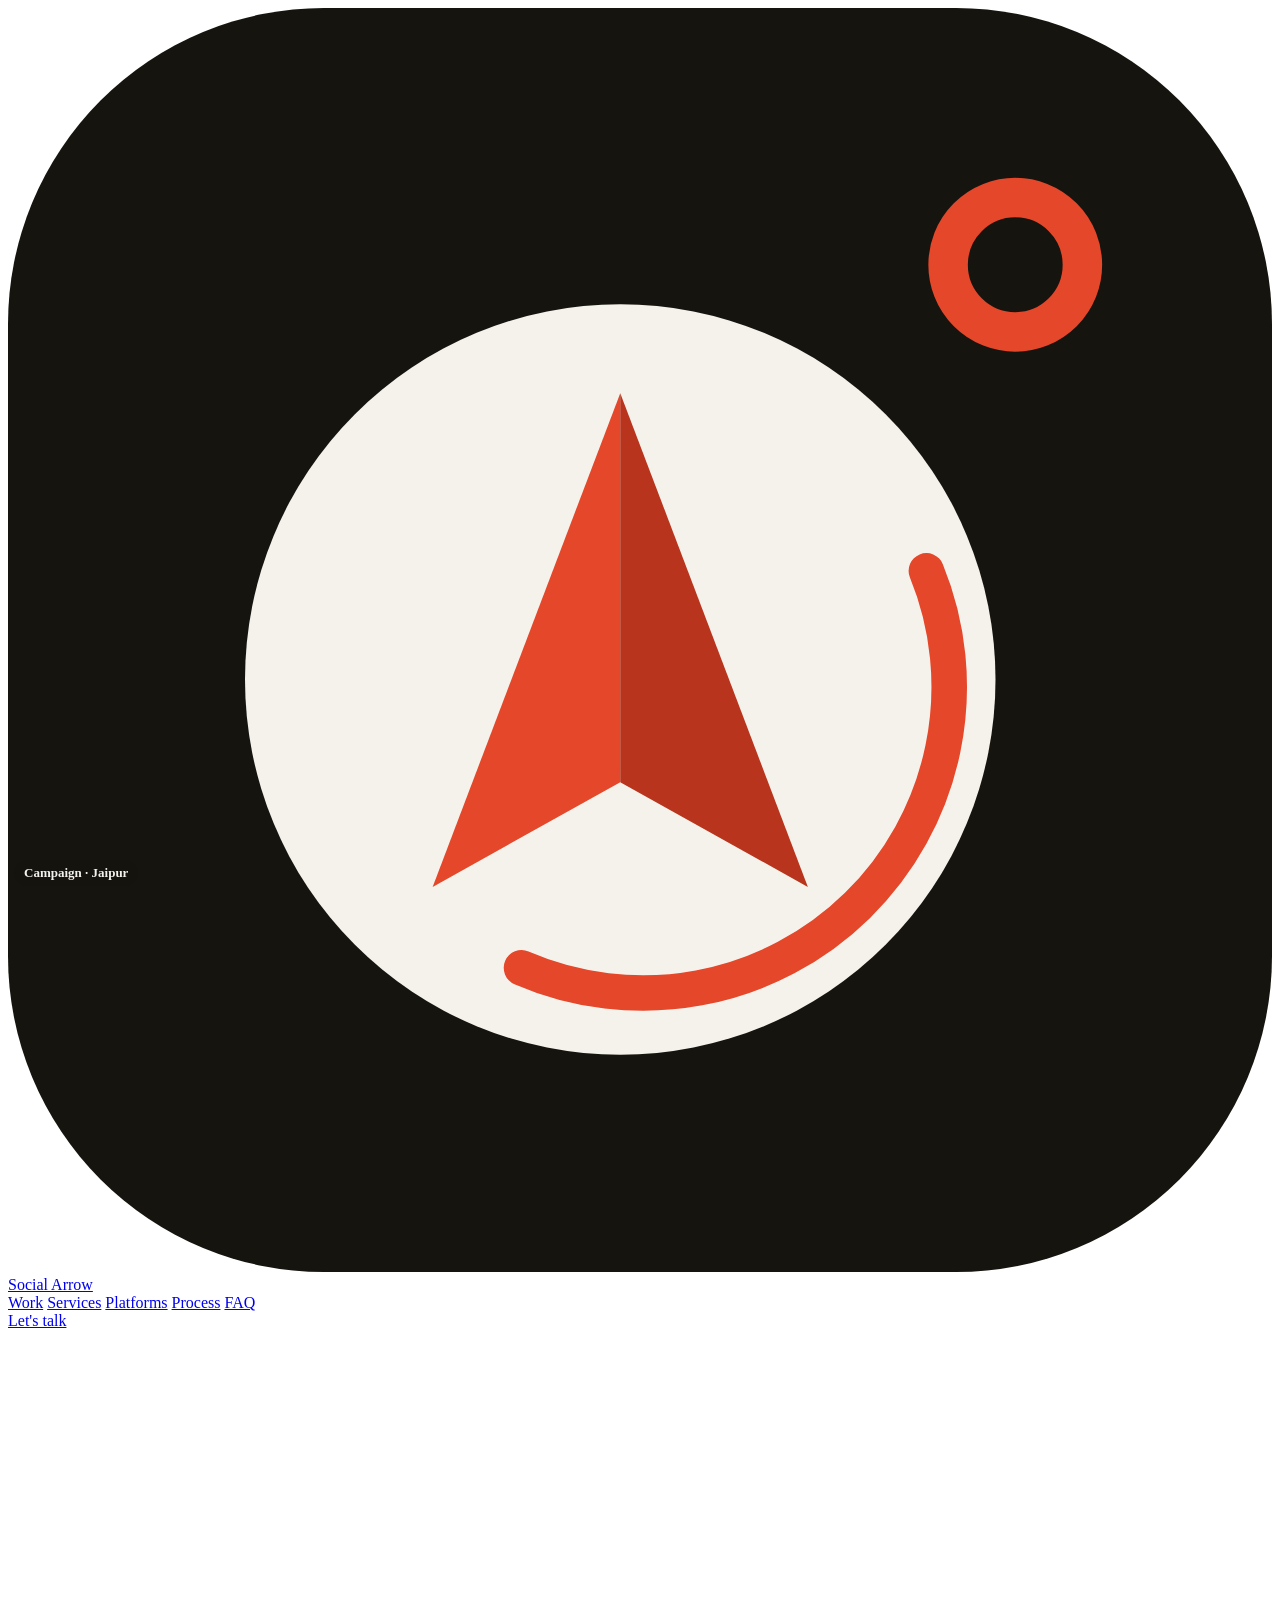
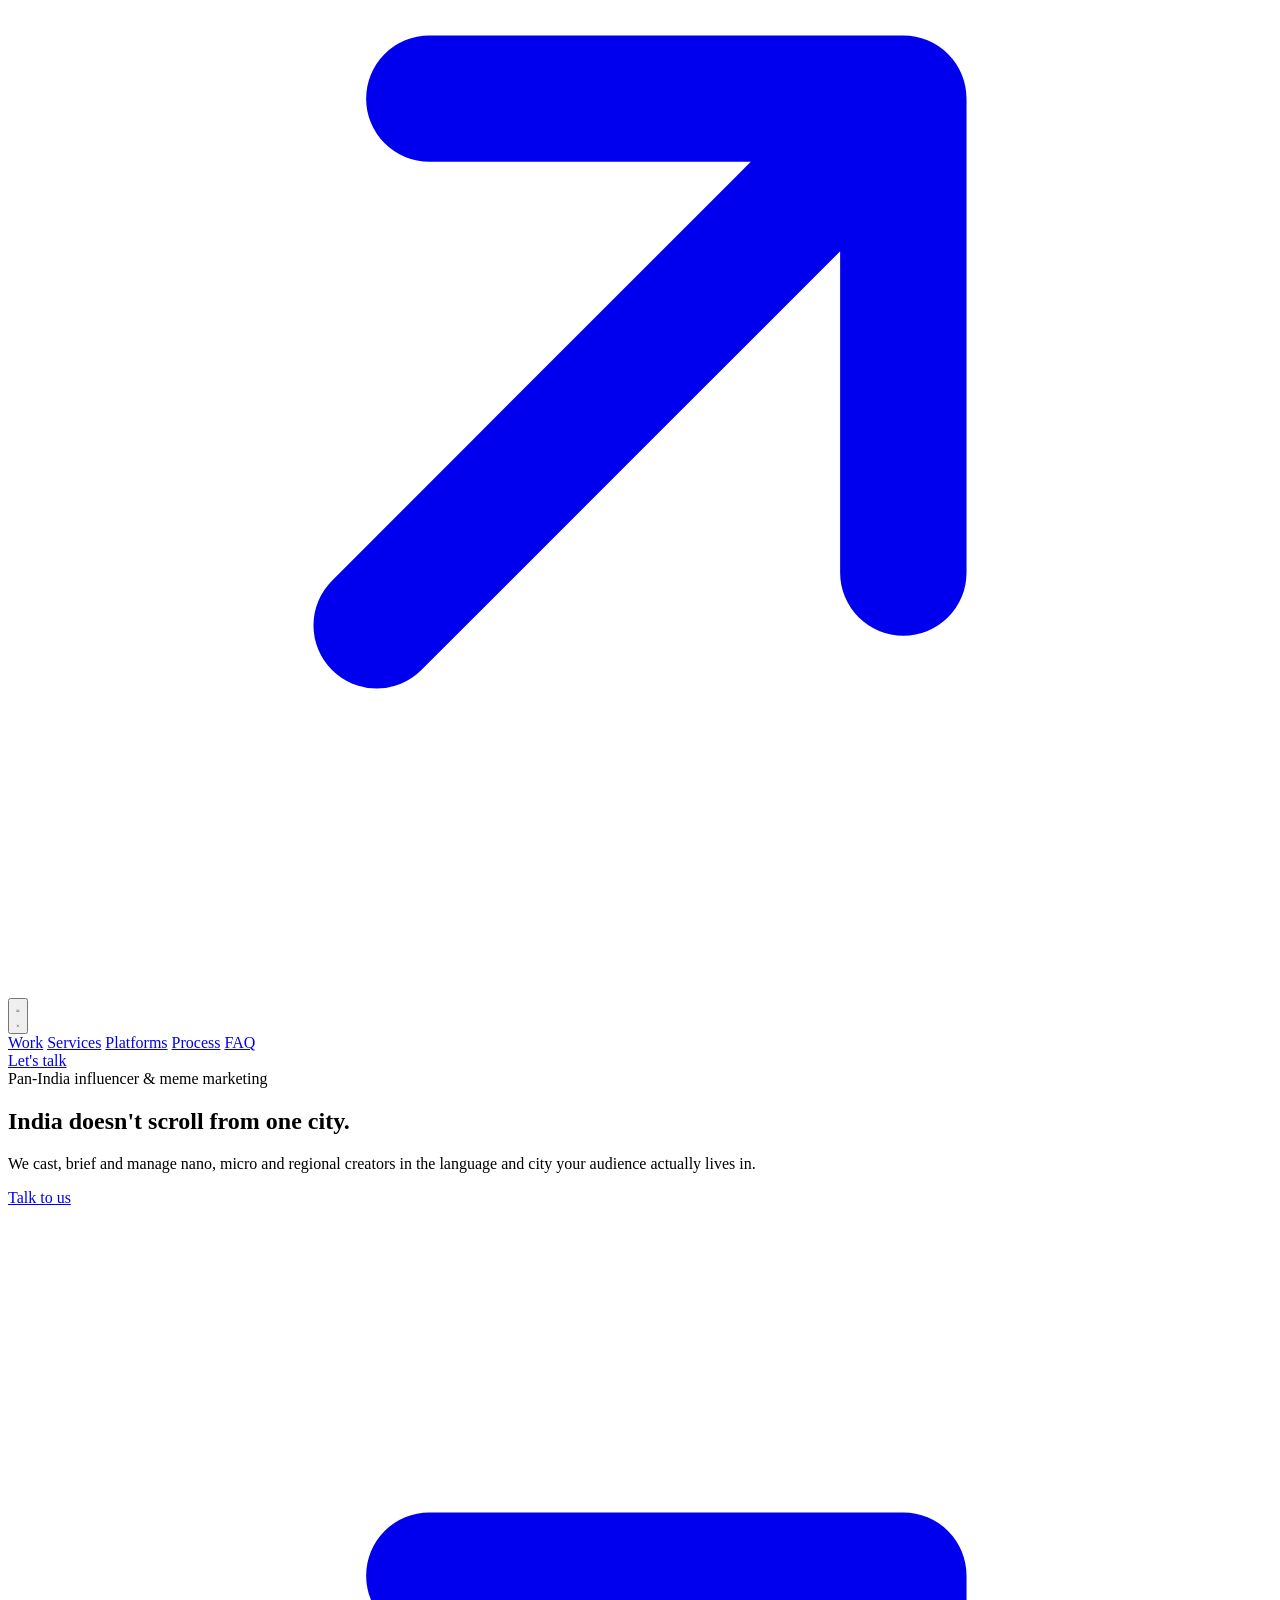
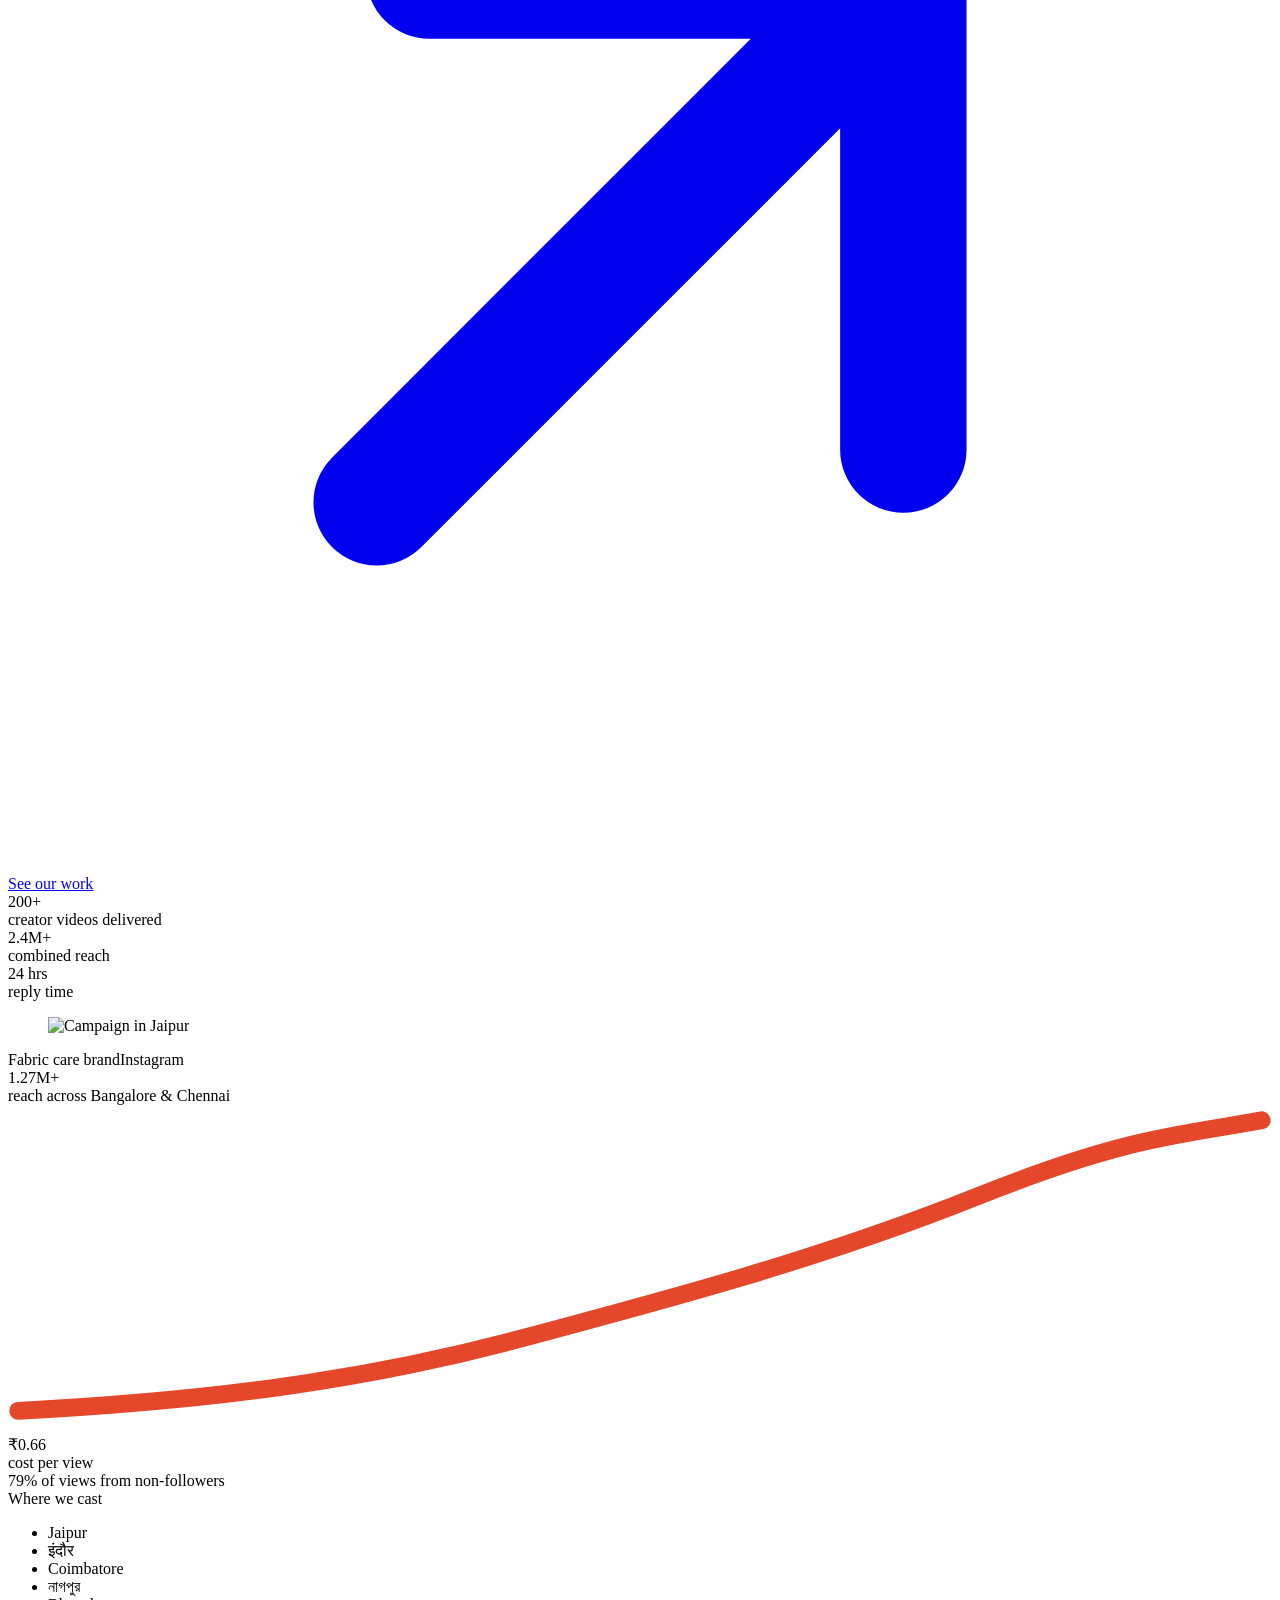
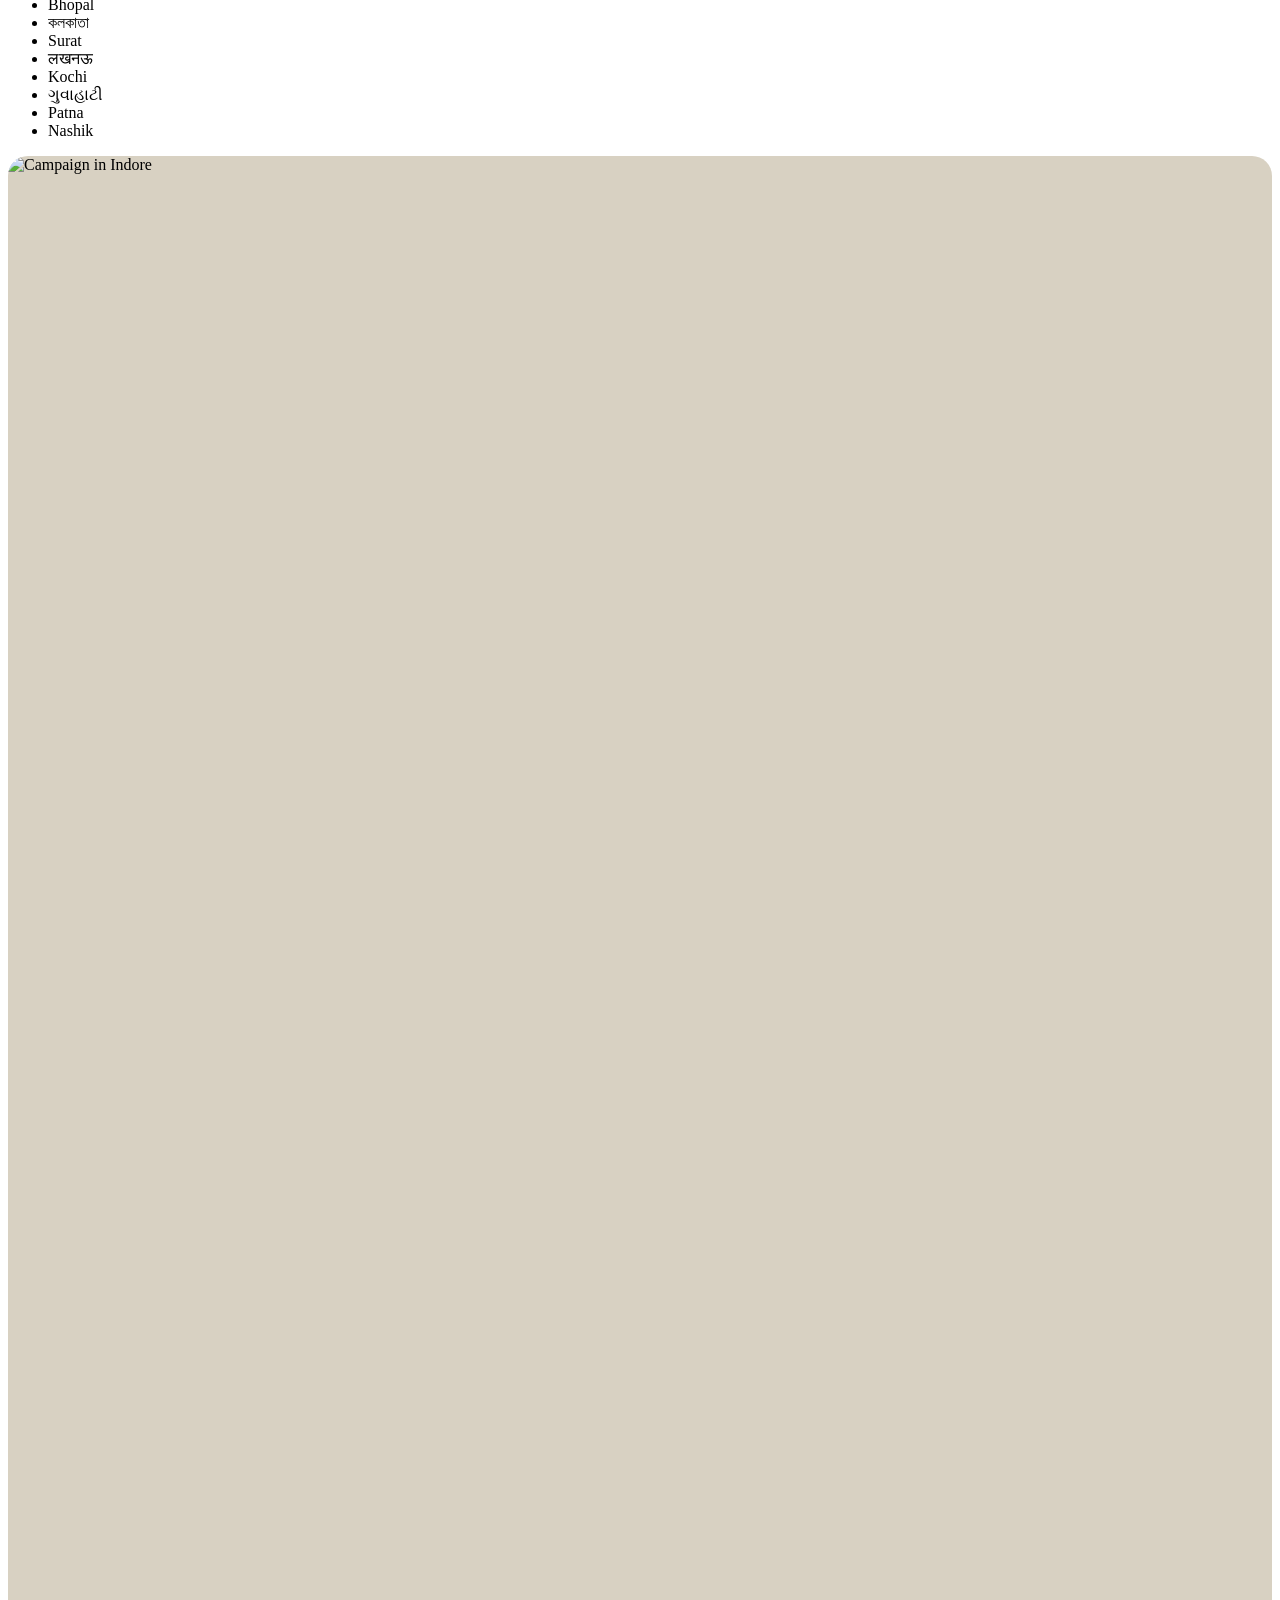
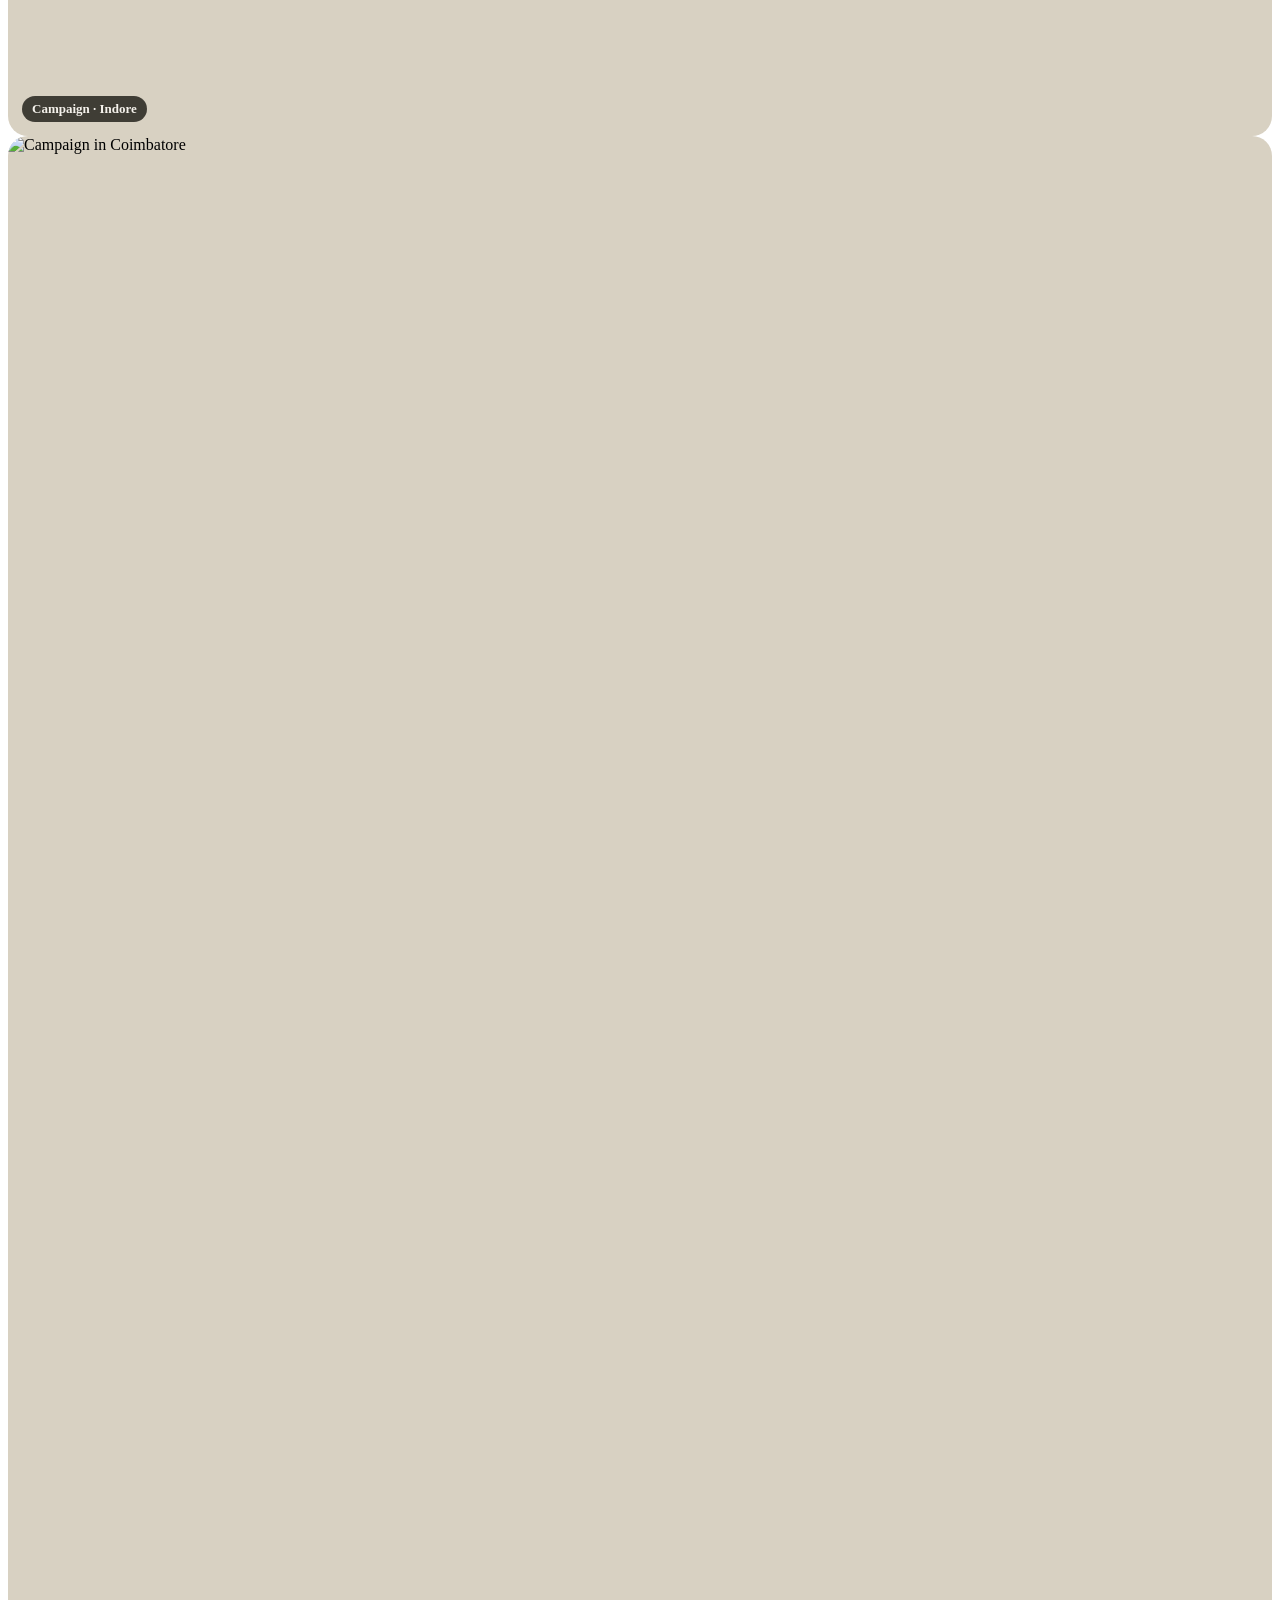
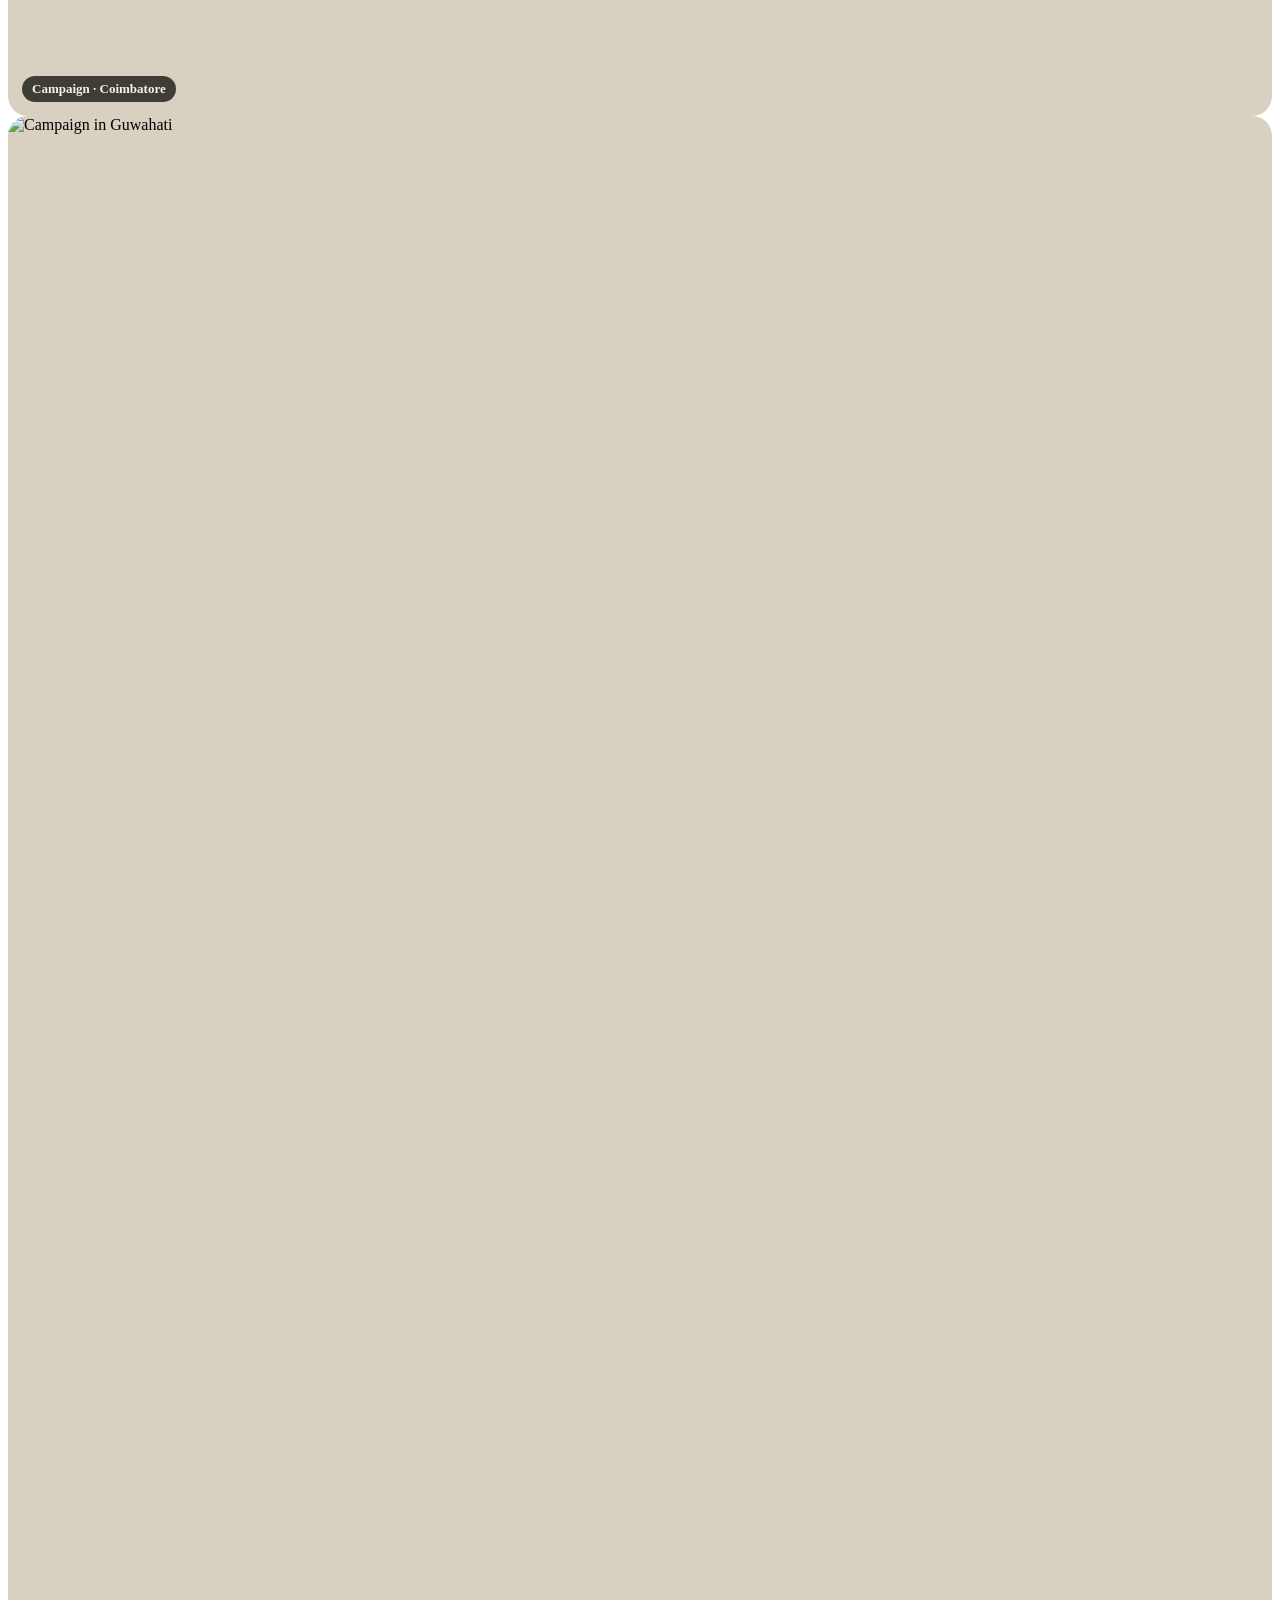
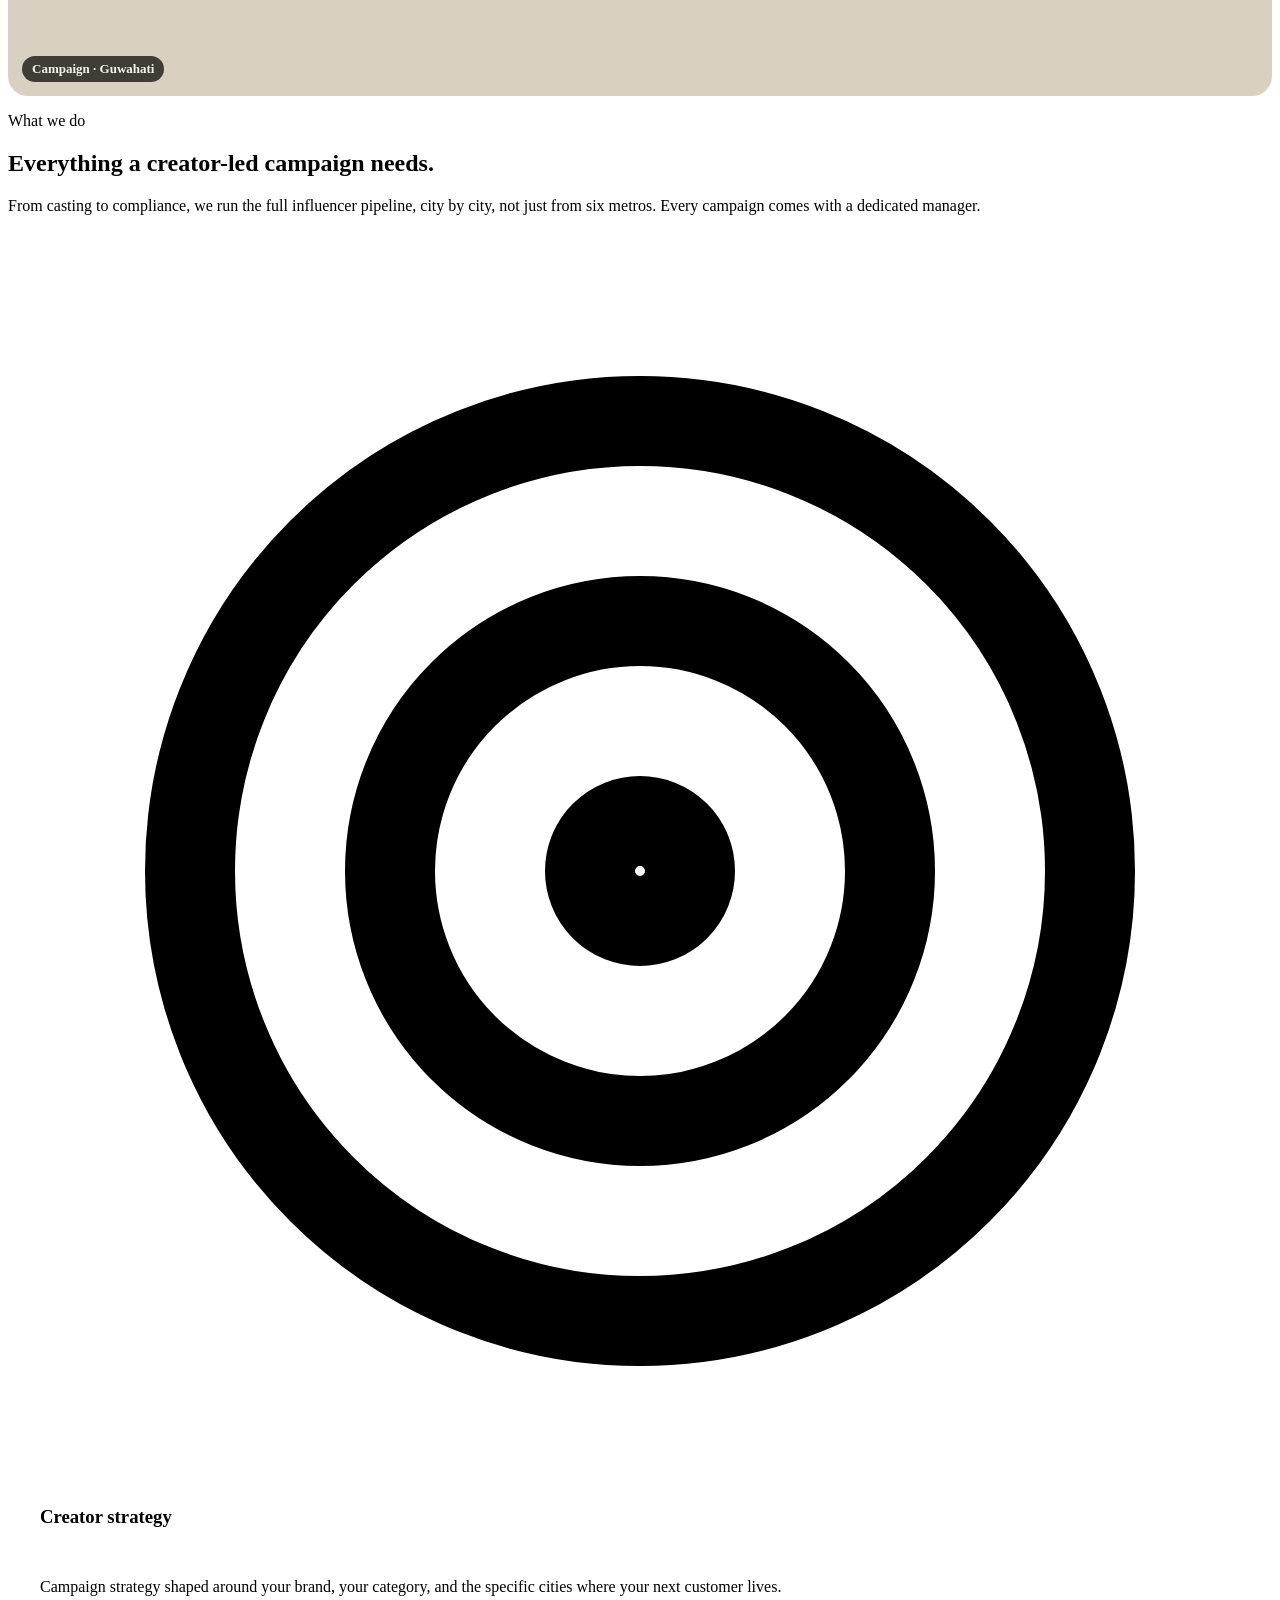
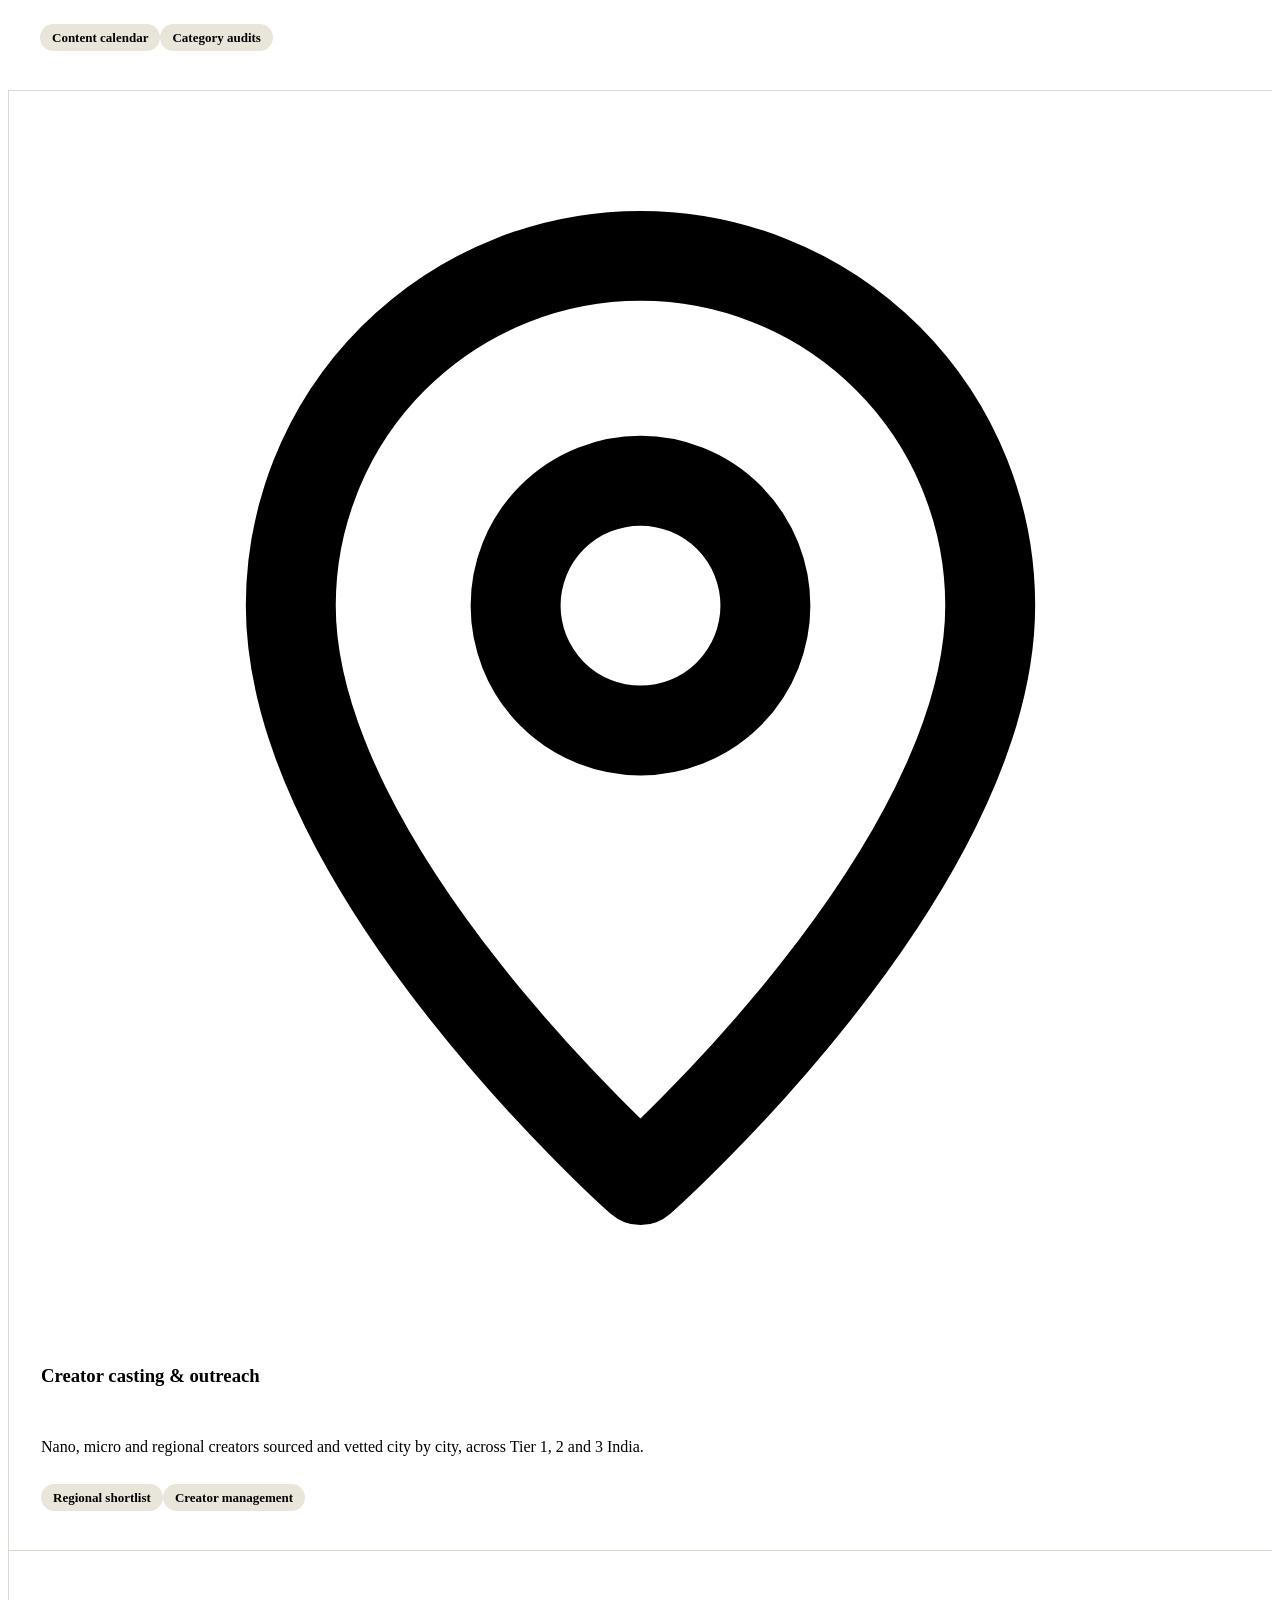
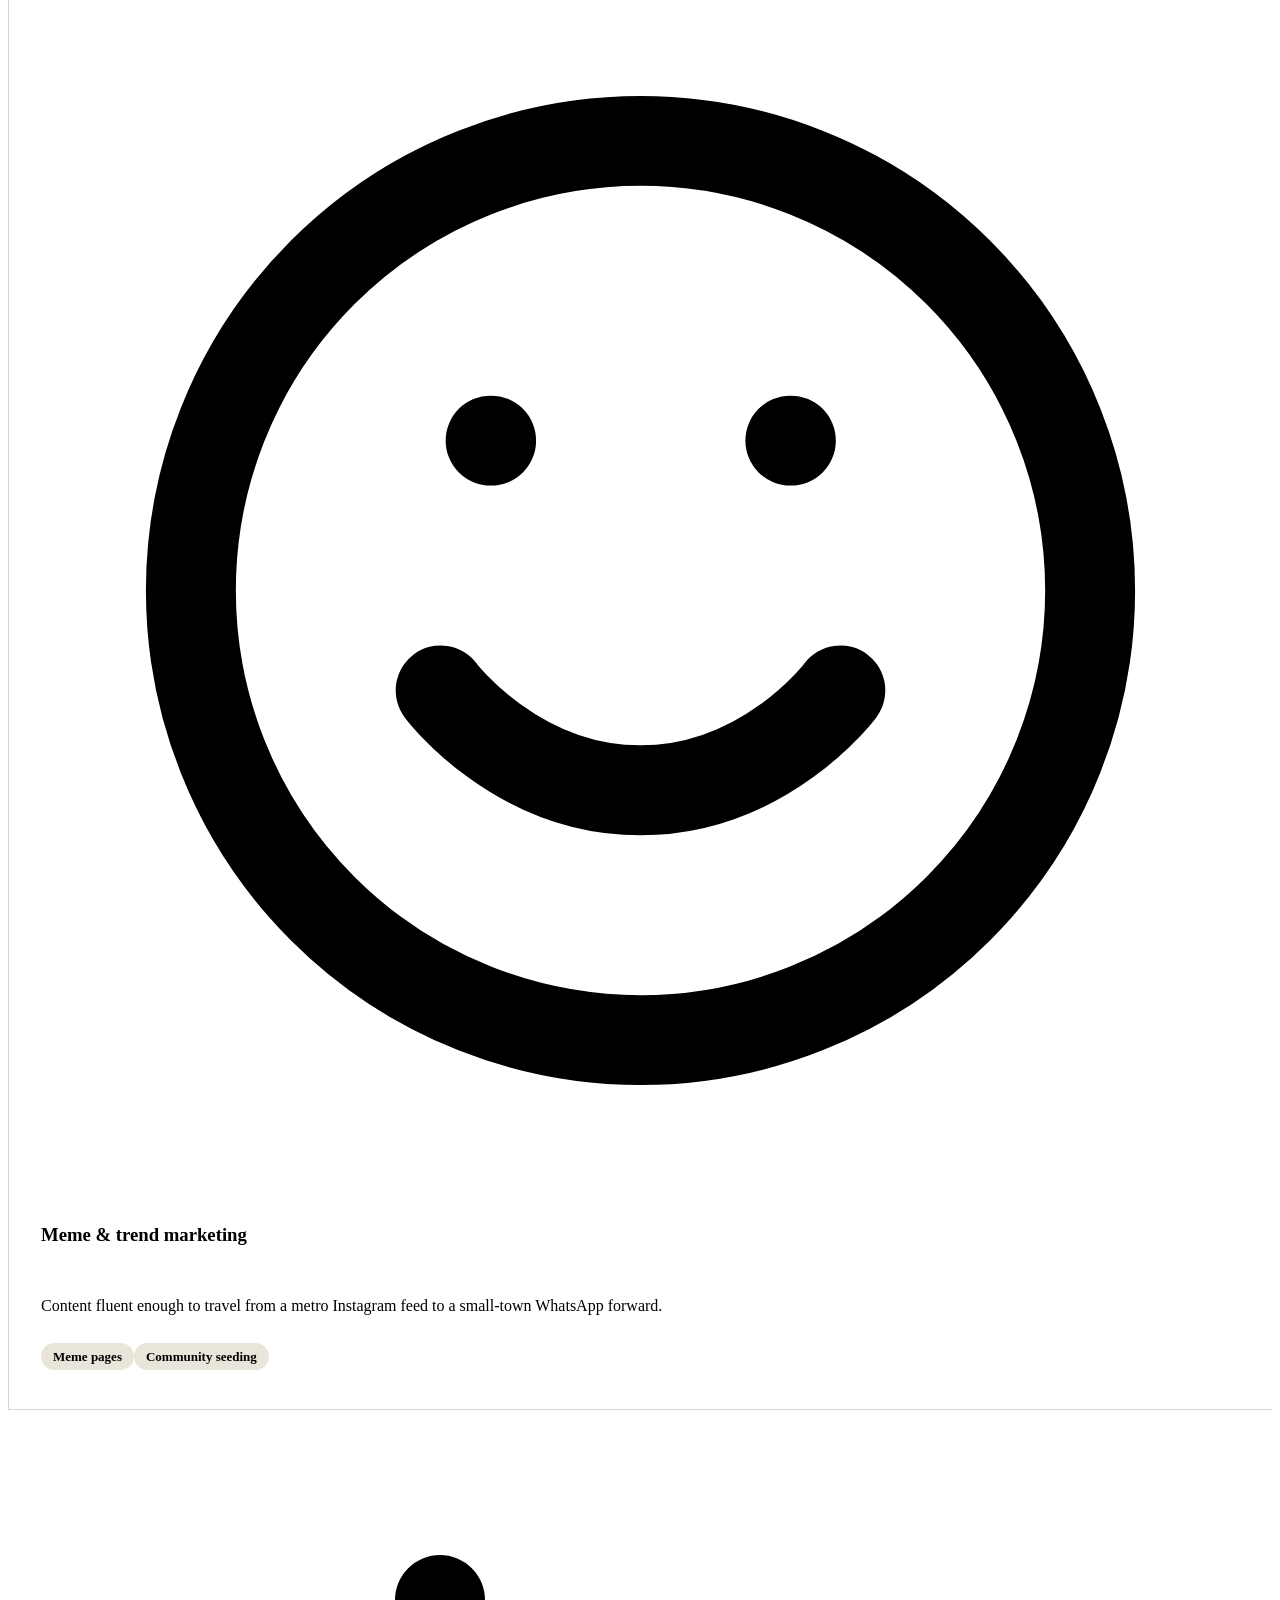
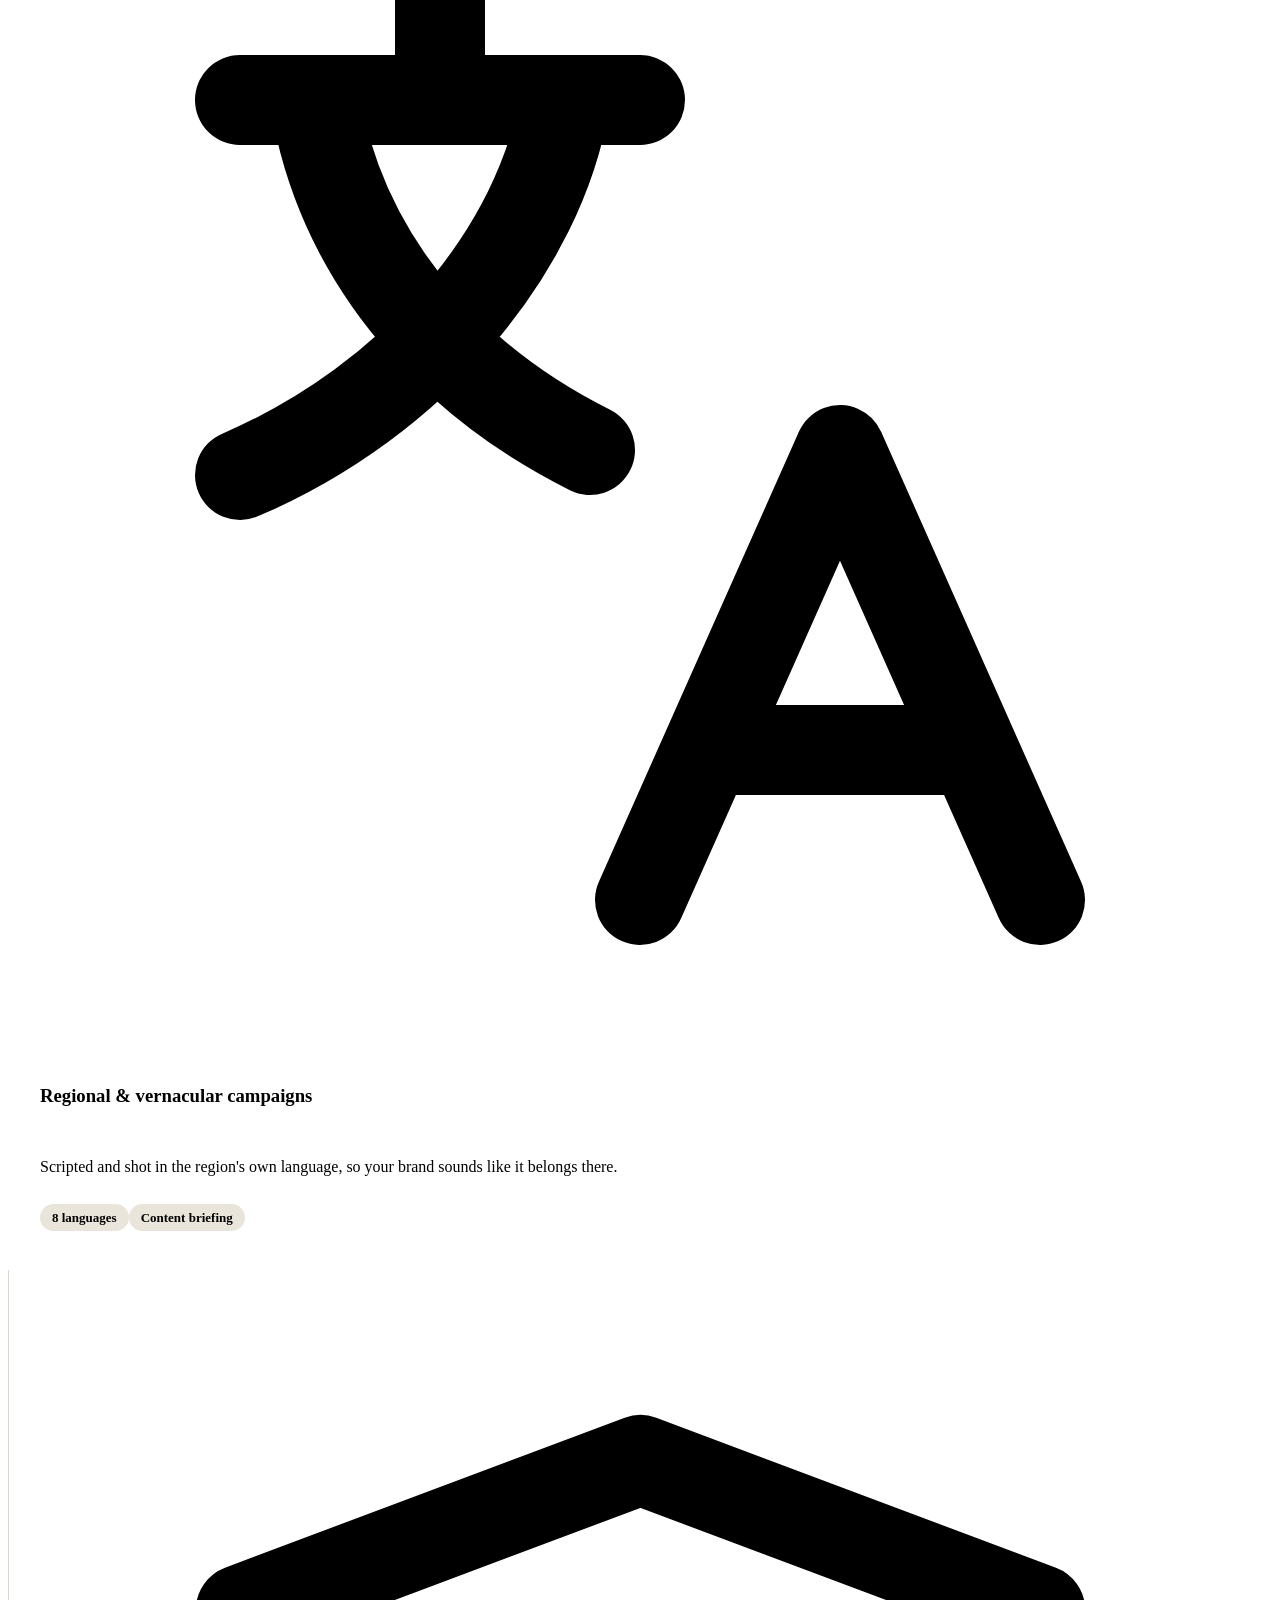
==== index.html @ 56fca9ee "Add files via upload" ====
<!doctype html>
<html lang="en" class="scroll-smooth">
<head>
  <meta charset="utf-8">
  <meta name="viewport" content="width=device-width, initial-scale=1">
  <title>Social Arrow — Bharat's creators. Your brand's growth.</title>
  <meta name="description" content="Social Arrow is a Pan-India influencer and meme marketing agency. We cast, brief and manage nano, micro and regional creators, city by city.">
  <link rel="canonical" href="https://socialarrow.media/">

  <!-- Link previews (WhatsApp, LinkedIn, Facebook, Discord) -->
  <meta property="og:type" content="website">
  <meta property="og:site_name" content="Social Arrow">
  <meta property="og:locale" content="en_IN">
  <meta property="og:url" content="https://socialarrow.media/">
  <meta property="og:title" content="Social Arrow — Bharat's creators. Your brand's growth.">
  <meta property="og:description" content="Pan-India influencer and meme marketing: cast, briefed and managed, city by city.">
  <meta property="og:image" content="https://socialarrow.media/assets/og-image.png">
  <meta property="og:image:width" content="1200">
  <meta property="og:image:height" content="630">
  <meta property="og:image:alt" content="Social Arrow: India doesn't scroll from one city. Pan-India influencer and meme marketing.">

  <!-- X (Twitter) -->
  <meta name="twitter:card" content="summary_large_image">
  <meta name="twitter:title" content="Social Arrow — Bharat's creators. Your brand's growth.">
  <meta name="twitter:description" content="Pan-India influencer and meme marketing: cast, briefed and managed, city by city.">
  <meta name="twitter:image" content="https://socialarrow.media/assets/og-image.png">
  <meta name="twitter:image:alt" content="Social Arrow: India doesn't scroll from one city. Pan-India influencer and meme marketing.">

  <link rel="icon" href="assets/icons/favicon.svg" type="image/svg+xml">
  <link rel="apple-touch-icon" href="assets/icons/apple-touch-icon.png">

  <!-- Fonts (Noto families render the city names in regional scripts) -->
  <link rel="preconnect" href="https://fonts.googleapis.com">
  <link rel="preconnect" href="https://fonts.gstatic.com" crossorigin>
  <link rel="stylesheet" href="https://fonts.googleapis.com/css2?family=Bricolage+Grotesque:opsz,wght@12..96,600;12..96,700;12..96,800&family=DM+Sans:opsz,wght@9..40,400;9..40,500;9..40,600;9..40,700&family=Noto+Sans+Devanagari:wght@600;700&family=Noto+Sans+Bengali:wght@600;700&family=Noto+Sans+Gujarati:wght@600;700&display=swap">

  <!-- Tailwind (Play CDN) + theme -->
  <script src="https://cdn.tailwindcss.com"></script>
  <script>
    tailwind.config = {
      theme: {
        extend: {
          colors: {
            paper: '#F5F2EC',
            ink: '#15140F',
            muted: '#5B584F',
            line: '#DDD8CC',
            field: '#CFC8B8',
            sand: '#EAE5DA',
            stone: '#D8D1C2',
            accent: '#E4472A',
            'accent-dark': '#B8341C',
            night: '#2A2822',
            'night-line': '#4A473E',
            dim: '#A8A395'
          },
          fontFamily: {
            display: ['"Bricolage Grotesque"', '"Noto Sans Devanagari"', '"Noto Sans Bengali"', '"Noto Sans Gujarati"', '"DM Sans"', 'sans-serif'],
            sans: ['"DM Sans"', '"Noto Sans Devanagari"', 'ui-sans-serif', 'system-ui', 'sans-serif']
          }
        }
      }
    };
  </script>
  <link rel="stylesheet" href="styles.css">
</head>
<body class="bg-paper font-sans text-ink antialiased">

  <!-- NAV -->
  <header class="sticky top-0 z-50 border-b border-line bg-paper/90 backdrop-blur">
    <div class="mx-auto flex max-w-7xl items-center justify-between px-5 py-4 md:px-10 lg:py-6">
      <a href="#top" class="flex items-center gap-2.5 font-display text-xl font-extrabold tracking-tight lg:text-2xl">
        <svg class="h-9 w-9 lg:h-10 lg:w-10" viewBox="0 0 64 64" aria-hidden="true"><rect width="64" height="64" rx="16" fill="#15140F"/><circle cx="51" cy="13" r="3.4" fill="none" stroke="#E4472A" stroke-width="2"/><circle cx="31" cy="34" r="19" fill="#F5F2EC"/><path d="M46.5 28.5 A15.5 15.5 0 0 1 26 48.6" fill="none" stroke="#E4472A" stroke-width="1.8" stroke-linecap="round"/><path d="M31 19.5 L21.5 44.5 L31 39.2 Z" fill="#E4472A"/><path d="M31 19.5 L40.5 44.5 L31 39.2 Z" fill="#B8341C"/></svg>
        Social Arrow
      </a>

      <nav aria-label="Primary" class="hidden items-center gap-9 font-medium lg:flex">
        <a href="#work" class="hover:text-accent-dark">Work</a>
        <a href="#services" class="hover:text-accent-dark">Services</a>
        <a href="#platforms" class="hover:text-accent-dark">Platforms</a>
        <a href="#process" class="hover:text-accent-dark">Process</a>
        <a href="#faq" class="hover:text-accent-dark">FAQ</a>
      </nav>

      <a href="#contact" class="hidden min-h-[48px] items-center gap-2 rounded-full bg-ink px-6 font-semibold text-paper hover:bg-black lg:inline-flex">
        Let's talk
        <svg class="h-4 w-4" viewBox="0 0 24 24" fill="none" stroke="currentColor" stroke-width="2.4" stroke-linecap="round" stroke-linejoin="round" aria-hidden="true"><path d="M7 17 17 7M8 7h9v9"/></svg>
      </a>

      <button id="menu-btn" type="button" aria-label="Open menu" aria-expanded="false" aria-controls="mobile-menu"
        class="flex h-12 w-12 items-center justify-center rounded-full border border-field bg-white lg:hidden">
        <svg id="menu-open-icon" class="h-5 w-5" viewBox="0 0 24 24" fill="none" stroke="currentColor" stroke-width="2.2" stroke-linecap="round" aria-hidden="true"><path d="M4 8h16M4 16h16"/></svg>
        <svg id="menu-close-icon" class="hidden h-5 w-5" viewBox="0 0 24 24" fill="none" stroke="currentColor" stroke-width="2.2" stroke-linecap="round" aria-hidden="true"><path d="M6 6l12 12M18 6 6 18"/></svg>
      </button>
    </div>

    <nav id="mobile-menu" aria-label="Mobile" class="hidden border-t border-line px-5 pb-6 lg:hidden">
      <div class="flex flex-col font-display text-2xl font-bold">
        <a href="#work" class="border-b border-line py-4">Work</a>
        <a href="#services" class="border-b border-line py-4">Services</a>
        <a href="#platforms" class="border-b border-line py-4">Platforms</a>
        <a href="#process" class="border-b border-line py-4">Process</a>
        <a href="#faq" class="border-b border-line py-4">FAQ</a>
      </div>
      <a href="#contact" class="mt-6 flex min-h-[56px] items-center justify-center rounded-full bg-ink font-semibold text-paper">Let's talk</a>
    </nav>
  </header>

  <main id="top">

    <!-- HERO -->
    <section class="mx-auto grid max-w-7xl items-center gap-12 px-5 pb-12 pt-10 md:px-10 lg:grid-cols-2 lg:pb-24 lg:pt-24">
      <div class="flex flex-col gap-6 lg:gap-8">
        <div class="inline-flex items-center gap-2.5 self-start rounded-full border border-line px-4 py-2 text-sm font-semibold text-muted">
          <span class="h-2 w-2 rounded-full bg-accent"></span>
          Pan-India influencer &amp; meme marketing
        </div>
        <h1 class="font-display text-[50px] font-extrabold leading-[0.96] tracking-[-0.035em] sm:text-7xl lg:text-[88px]">
          India doesn't scroll from <span class="text-accent">one city.</span>
        </h1>
        <p class="max-w-lg text-lg leading-relaxed text-muted lg:text-xl">
          We cast, brief and manage nano, micro and regional creators in the language and city your audience actually lives in.
        </p>
        <div class="flex flex-col gap-3 sm:flex-row sm:items-center sm:gap-7">
          <a href="#contact" class="inline-flex min-h-[56px] items-center justify-center gap-2.5 rounded-full bg-ink px-8 text-lg font-semibold text-paper hover:bg-black lg:min-h-[60px]">
            Talk to us
            <svg class="h-[18px] w-[18px]" viewBox="0 0 24 24" fill="none" stroke="currentColor" stroke-width="2.4" stroke-linecap="round" stroke-linejoin="round" aria-hidden="true"><path d="M7 17 17 7M8 7h9v9"/></svg>
          </a>
          <a href="#work" class="inline-flex min-h-[56px] items-center justify-center rounded-full border border-ink px-8 text-lg font-semibold sm:min-h-0 sm:rounded-none sm:border-0 sm:border-b-2 sm:px-0 sm:pb-0.5">See our work</a>
        </div>
        <div class="grid grid-cols-3 gap-4 border-t border-line pt-6 sm:flex sm:gap-10">
          <div><div class="font-display text-2xl font-bold sm:text-4xl">200+</div><div class="text-sm text-muted">creator videos delivered</div></div>
          <div><div class="font-display text-2xl font-bold sm:text-4xl">2.4M+</div><div class="text-sm text-muted">combined reach</div></div>
          <div><div class="font-display text-2xl font-bold sm:text-4xl">24 hrs</div><div class="text-sm text-muted">reply time</div></div>
        </div>
      </div>

      <!-- Hero collage -->
      <div class="relative mx-auto h-[340px] w-full max-w-[400px] sm:h-[520px] sm:max-w-[560px] lg:h-[620px]">
        <div class="absolute left-2 top-3 h-[310px] w-[180px] -rotate-[4deg] rounded-[26px] bg-ink p-2.5 shadow-2xl sm:left-10 sm:top-5 sm:h-[500px] sm:w-[280px] sm:rounded-[32px] sm:p-3">
          <!-- Swap the src for a real campaign photo, e.g. assets/images/jaipur.jpg -->
          <figure class="relative h-full w-full overflow-hidden rounded-[18px] sm:rounded-[22px]">
            <img src="https://picsum.photos/seed/jaipur/400/500" alt="Campaign in Jaipur" class="h-full w-full object-cover">
            <figcaption class="photo-caption">Campaign · Jaipur</figcaption>
          </figure>
        </div>

        <div class="absolute right-0 top-14 flex w-[210px] flex-col gap-1.5 rounded-[20px] border border-line bg-white p-4 shadow-xl sm:top-20 sm:w-[300px] sm:gap-2.5 sm:rounded-3xl sm:p-6">
          <div class="flex justify-between text-xs font-semibold text-muted sm:text-sm"><span>Fabric care brand</span><span>Instagram</span></div>
          <div class="font-display text-4xl font-extrabold leading-none tracking-tight sm:text-[54px]">1.27M+</div>
          <div class="text-sm text-muted sm:text-[15px]">reach across Bangalore &amp; Chennai</div>
          <svg class="h-10 w-full sm:h-16" viewBox="0 0 248 64" fill="none" preserveAspectRatio="none" aria-hidden="true"><path d="M2 60 C 40 58, 70 54, 100 46 S 160 30, 190 18 S 230 6, 246 3" stroke="#E4472A" stroke-width="3.5" stroke-linecap="round"/></svg>
        </div>

        <div class="absolute bottom-8 right-8 hidden w-[300px] items-center gap-4 rounded-[22px] border border-line bg-white p-5 shadow-xl sm:flex">
          <div class="font-display text-4xl font-extrabold tracking-tight text-accent-dark">₹0.66</div>
          <div class="text-[15px] leading-snug"><span class="font-bold">cost per view</span><br><span class="text-muted">79% of views from non-followers</span></div>
        </div>
      </div>
    </section>

    <!-- WHERE WE CAST -->
    <section aria-label="Where we cast" class="border-y border-line">
      <div class="mx-auto flex max-w-7xl flex-col gap-4 px-5 py-7 md:px-10 lg:flex-row lg:items-center lg:gap-14 lg:py-9">
        <div class="shrink-0 text-sm font-semibold text-muted">Where we cast</div>
        <ul class="flex flex-grow flex-wrap items-center gap-x-6 gap-y-3 font-display text-lg font-bold text-[#3A3830] lg:justify-between lg:text-[22px]">
          <li>Jaipur</li><li lang="hi">इंदौर</li><li>Coimbatore</li><li lang="bn">নাগপুর</li><li>Bhopal</li><li lang="bn">কলকাতা</li>
          <li>Surat</li><li lang="hi">लखनऊ</li><li>Kochi</li><li lang="gu">ગુવાહાટી</li><li>Patna</li><li>Nashik</li>
        </ul>
      </div>
      <!-- Swap each src for real campaign photos, e.g. assets/images/indore.jpg -->
      <div class="mx-auto grid max-w-7xl grid-cols-3 gap-3 px-5 pb-8 md:px-10 lg:gap-6 lg:pb-10">
        <figure class="city-photo"><img src="https://picsum.photos/seed/indore/400/500" alt="Campaign in Indore" loading="lazy"><figcaption class="photo-caption">Campaign · Indore</figcaption></figure>
        <figure class="city-photo"><img src="https://picsum.photos/seed/coimbatore/400/500" alt="Campaign in Coimbatore" loading="lazy"><figcaption class="photo-caption">Campaign · Coimbatore</figcaption></figure>
        <figure class="city-photo"><img src="https://picsum.photos/seed/guwahati/400/500" alt="Campaign in Guwahati" loading="lazy"><figcaption class="photo-caption">Campaign · Guwahati</figcaption></figure>
      </div>
    </section>

    <!-- SERVICES -->
    <section id="services" class="scroll-mt-24 mx-auto max-w-7xl px-5 py-16 md:px-10 lg:py-28">
      <div class="flex flex-col gap-4 lg:flex-row lg:items-end lg:justify-between lg:gap-12">
        <div>
          <p class="text-sm font-bold text-accent-dark">What we do</p>
          <h2 class="mt-3 max-w-2xl font-display text-[38px] font-extrabold leading-none tracking-[-0.03em] lg:text-6xl">Everything a creator-led campaign needs.</h2>
        </div>
        <p class="max-w-md text-base leading-relaxed text-muted lg:text-lg">From casting to compliance, we run the full influencer pipeline, city by city, not just from six metros. Every campaign comes with a dedicated manager.</p>
      </div>

      <div class="mt-8 grid border-t border-ink sm:grid-cols-2 lg:mt-14 lg:grid-cols-3">
        <article class="service-card">
          <svg class="h-7 w-7" viewBox="0 0 24 24" fill="none" stroke="currentColor" stroke-width="1.8" stroke-linecap="round" stroke-linejoin="round" aria-hidden="true"><circle cx="12" cy="12" r="9"/><circle cx="12" cy="12" r="5"/><circle cx="12" cy="12" r="1"/></svg>
          <h3 class="font-display text-2xl font-bold tracking-tight lg:text-[28px]">Creator strategy</h3>
          <p class="leading-relaxed text-muted">Campaign strategy shaped around your brand, your category, and the specific cities where your next customer lives.</p>
          <div class="flex flex-wrap gap-2"><span class="tag">Content calendar</span><span class="tag">Category audits</span></div>
        </article>
        <article class="service-card">
          <svg class="h-7 w-7" viewBox="0 0 24 24" fill="none" stroke="currentColor" stroke-width="1.8" stroke-linecap="round" stroke-linejoin="round" aria-hidden="true"><path d="M12 21s-7-6.2-7-11.5a7 7 0 0 1 14 0C19 14.8 12 21 12 21z"/><circle cx="12" cy="9.5" r="2.5"/></svg>
          <h3 class="font-display text-2xl font-bold tracking-tight lg:text-[28px]">Creator casting &amp; outreach</h3>
          <p class="leading-relaxed text-muted">Nano, micro and regional creators sourced and vetted city by city, across Tier 1, 2 and 3 India.</p>
          <div class="flex flex-wrap gap-2"><span class="tag">Regional shortlist</span><span class="tag">Creator management</span></div>
        </article>
        <article class="service-card">
          <svg class="h-7 w-7" viewBox="0 0 24 24" fill="none" stroke="currentColor" stroke-width="1.8" stroke-linecap="round" stroke-linejoin="round" aria-hidden="true"><circle cx="12" cy="12" r="9"/><path d="M8 14s1.5 2 4 2 4-2 4-2"/><path d="M9 9h.01M15 9h.01"/></svg>
          <h3 class="font-display text-2xl font-bold tracking-tight lg:text-[28px]">Meme &amp; trend marketing</h3>
          <p class="leading-relaxed text-muted">Content fluent enough to travel from a metro Instagram feed to a small-town WhatsApp forward.</p>
          <div class="flex flex-wrap gap-2"><span class="tag">Meme pages</span><span class="tag">Community seeding</span></div>
        </article>
        <article class="service-card">
          <svg class="h-7 w-7" viewBox="0 0 24 24" fill="none" stroke="currentColor" stroke-width="1.8" stroke-linecap="round" stroke-linejoin="round" aria-hidden="true"><path d="M4 5h8M8 3v2M5.5 5c.5 3 2.5 5.5 5.5 7M10.5 5c-.5 3-3 6-6.5 7.5"/><path d="m12 21 4-9 4 9M13.5 18h5"/></svg>
          <h3 class="font-display text-2xl font-bold tracking-tight lg:text-[28px]">Regional &amp; vernacular campaigns</h3>
          <p class="leading-relaxed text-muted">Scripted and shot in the region's own language, so your brand sounds like it belongs there.</p>
          <div class="flex flex-wrap gap-2"><span class="tag">8 languages</span><span class="tag">Content briefing</span></div>
        </article>
        <article class="service-card">
          <svg class="h-7 w-7" viewBox="0 0 24 24" fill="none" stroke="currentColor" stroke-width="1.8" stroke-linecap="round" stroke-linejoin="round" aria-hidden="true"><path d="M12 3 4 6v6c0 4.5 3.4 8.2 8 9 4.6-.8 8-4.5 8-9V6z"/><path d="m9 12 2 2 4-4"/></svg>
          <h3 class="font-display text-2xl font-bold tracking-tight lg:text-[28px]">Campaign management &amp; compliance</h3>
          <p class="leading-relaxed text-muted">Briefing, scheduling and ASCI-aware disclosure checks, handled end to end, city by city.</p>
          <div class="flex flex-wrap gap-2"><span class="tag">ASCI compliance</span><span class="tag">Dedicated manager</span></div>
        </article>
        <article class="service-card">
          <svg class="h-7 w-7" viewBox="0 0 24 24" fill="none" stroke="currentColor" stroke-width="1.8" stroke-linecap="round" stroke-linejoin="round" aria-hidden="true"><path d="M4 20V10M10 20V4M16 20v-7M22 20H2"/></svg>
          <h3 class="font-display text-2xl font-bold tracking-tight lg:text-[28px]">Analytics &amp; reporting</h3>
          <p class="leading-relaxed text-muted">Reach, engagement and cost-efficiency broken down by city and creator tier, so you know which region converts.</p>
          <div class="flex flex-wrap gap-2"><span class="tag">City-level reports</span><span class="tag">Discovery rate</span></div>
        </article>
      </div>
    </section>

    <!-- WORK -->
    <section id="work" class="scroll-mt-20 bg-ink text-paper">
      <div class="mx-auto max-w-7xl px-5 py-16 md:px-10 lg:py-28">
        <div class="flex flex-col gap-4 lg:flex-row lg:items-end lg:justify-between lg:gap-12">
          <div>
            <p class="text-sm font-bold text-accent">Campaign results</p>
            <h2 class="mt-3 max-w-2xl font-display text-[38px] font-extrabold leading-none tracking-[-0.03em] lg:text-6xl">Real numbers, from campaigns we've run.</h2>
          </div>
          <p class="max-w-sm text-base leading-relaxed text-dim lg:text-lg">Client names withheld pending permission. Full decks, with content pieces and creator lists, are available on request.</p>
        </div>

        <div class="mt-10 grid gap-12 md:grid-cols-2 md:gap-8 lg:mt-14">
          <article class="flex flex-col gap-5">
            <!-- Replace with <img src="assets/images/home-hygiene.jpg" alt="..." class="h-56 w-full rounded-3xl object-cover lg:h-[340px]"> -->
            <div class="placeholder-dark">[Home hygiene campaign visual]</div>
            <div class="flex flex-wrap gap-2"><span class="tag-dark">Instagram</span><span class="tag-dark">Gujarat &amp; Maharashtra</span><span class="tag-dark">100 mom-blogger creators</span></div>
            <h3 class="text-2xl font-bold">Home hygiene brand</h3>
            <dl class="grid grid-cols-3 gap-4 border-t border-night-line pt-5">
              <div><dt class="text-sm text-dim">Total reach</dt><dd class="mt-1 font-display text-3xl font-extrabold tracking-tight text-accent lg:text-[44px]">1.19M+</dd></div>
              <div><dt class="text-sm text-dim">Non-follower discovery</dt><dd class="mt-1 font-display text-3xl font-extrabold tracking-tight text-accent lg:text-[44px]">73%</dd></div>
              <div><dt class="text-sm text-dim">Cost per view</dt><dd class="mt-1 font-display text-3xl font-extrabold tracking-tight text-accent lg:text-[44px]">₹0.83</dd></div>
            </dl>
          </article>
          <article class="flex flex-col gap-5">
            <div class="placeholder-dark">[Fabric care campaign visual]</div>
            <div class="flex flex-wrap gap-2"><span class="tag-dark">Instagram</span><span class="tag-dark">Bangalore &amp; Chennai</span><span class="tag-dark">100 mom &amp; lifestyle creators</span></div>
            <h3 class="text-2xl font-bold">Fabric care brand</h3>
            <dl class="grid grid-cols-3 gap-4 border-t border-night-line pt-5">
              <div><dt class="text-sm text-dim">Total reach</dt><dd class="mt-1 font-display text-3xl font-extrabold tracking-tight text-accent lg:text-[44px]">1.27M+</dd></div>
              <div><dt class="text-sm text-dim">Non-follower discovery</dt><dd class="mt-1 font-display text-3xl font-extrabold tracking-tight text-accent lg:text-[44px]">79%</dd></div>
              <div><dt class="text-sm text-dim">Cost per view</dt><dd class="mt-1 font-display text-3xl font-extrabold tracking-tight text-accent lg:text-[44px]">₹0.66</dd></div>
            </dl>
          </article>
        </div>

        <dl class="mt-14 grid grid-cols-2 gap-6 border-t border-night-line pt-10 lg:grid-cols-4">
          <div><dt class="text-sm text-dim">Brands served</dt><dd class="mt-1 font-display text-4xl font-bold lg:text-5xl">[X+]</dd></div>
          <div><dt class="text-sm text-dim">Cities activated</dt><dd class="mt-1 font-display text-4xl font-bold lg:text-5xl">[X+]</dd></div>
          <div><dt class="text-sm text-dim">Creator videos delivered</dt><dd class="mt-1 font-display text-4xl font-bold lg:text-5xl">200+</dd></div>
          <div><dt class="text-sm text-dim">Combined reach</dt><dd class="mt-1 font-display text-4xl font-bold lg:text-5xl">2.4M+</dd></div>
        </dl>
      </div>
    </section>

    <!-- PLATFORMS -->
    <section id="platforms" class="scroll-mt-24 mx-auto max-w-7xl px-5 py-16 md:px-10 lg:py-28">
      <div class="flex flex-col gap-4 lg:flex-row lg:items-end lg:justify-between lg:gap-12">
        <div>
          <p class="text-sm font-bold text-accent-dark">Where your audience actually is</p>
          <h2 class="mt-3 font-display text-[38px] font-extrabold leading-none tracking-[-0.03em] lg:text-6xl">Built for how Bharat scrolls.</h2>
        </div>
        <p class="max-w-md text-base leading-relaxed text-muted lg:text-lg">Platform-specific strategy for the platforms Indian audiences actually use.</p>
      </div>
      <div class="mt-8 grid gap-4 md:grid-cols-3 lg:mt-14 lg:gap-6">
        <article class="platform-card">
          <div class="flex items-center justify-between">
            <svg class="h-8 w-8" viewBox="0 0 24 24" fill="none" stroke="currentColor" stroke-width="1.8" stroke-linecap="round" stroke-linejoin="round" aria-hidden="true"><rect x="3" y="3" width="18" height="18" rx="5"/><circle cx="12" cy="12" r="4"/><circle cx="17.5" cy="6.5" r="0.8"/></svg>
            <span class="rounded-full bg-ink px-3 py-1 text-xs font-semibold text-paper">Primary format</span>
          </div>
          <h3 class="font-display text-2xl font-bold">Instagram</h3>
          <p class="leading-relaxed text-muted">Reels, carousels and Stories from creators your audience already follows, in their own city and language.</p>
          <ul class="check-list"><li>Reels-led creator content</li><li>Carousel &amp; Story formats</li><li>Hashtag &amp; discovery strategy</li></ul>
        </article>
        <article class="platform-card">
          <div class="flex items-center justify-between">
            <svg class="h-8 w-8" viewBox="0 0 24 24" fill="none" stroke="currentColor" stroke-width="1.8" stroke-linecap="round" stroke-linejoin="round" aria-hidden="true"><rect x="2.5" y="5" width="19" height="14" rx="4"/><path d="m10 9 5 3-5 3z"/></svg>
            <span class="rounded-full bg-sand px-3 py-1 text-xs font-semibold">Long-tail discovery</span>
          </div>
          <h3 class="font-display text-2xl font-bold">YouTube Shorts</h3>
          <p class="leading-relaxed text-muted">Short-form video that keeps surfacing in regional-language search and suggested feeds long after posting.</p>
          <ul class="check-list"><li>Creator shorts &amp; integrations</li><li>Category-led storytelling</li><li>Cross-posted Reels content</li></ul>
        </article>
        <article class="platform-card">
          <div class="flex items-center justify-between">
            <svg class="h-8 w-8" viewBox="0 0 24 24" fill="none" stroke="currentColor" stroke-width="1.8" stroke-linecap="round" stroke-linejoin="round" aria-hidden="true"><path d="M17 2l4 4-4 4"/><path d="M3 11v-1a4 4 0 0 1 4-4h14"/><path d="M7 22l-4-4 4-4"/><path d="M21 13v1a4 4 0 0 1-4 4H3"/></svg>
            <span class="rounded-full bg-sand px-3 py-1 text-xs font-semibold">Built to be shared</span>
          </div>
          <h3 class="font-display text-2xl font-bold">Meme pages &amp; communities</h3>
          <p class="leading-relaxed text-muted">Distribution through city and language-specific meme pages that put your brand where ads alone can't reach.</p>
          <ul class="check-list"><li>Trend-jacked creative</li><li>Community seeding</li><li>Organic share-driven reach</li></ul>
        </article>
      </div>
    </section>

    <!-- PROCESS -->
    <section id="process" class="scroll-mt-24 mx-auto max-w-7xl px-5 pb-16 md:px-10 lg:pb-28">
      <p class="text-sm font-bold text-accent-dark">How we work</p>
      <h2 class="mt-3 font-display text-[38px] font-extrabold leading-none tracking-[-0.03em] lg:text-6xl">Cast. Brief. Measure.</h2>
      <ol class="mt-8 grid gap-4 sm:grid-cols-2 lg:mt-14 lg:grid-cols-4 lg:gap-6">
        <li class="step-card bg-white">
          <span class="step-num">1</span>
          <div><h3 class="font-display text-xl font-bold lg:text-2xl">Free strategy outline</h3><p class="mt-1.5 leading-relaxed text-muted">Tell us your brand, category and target cities. We reply within 24 hours.</p></div>
        </li>
        <li class="step-card bg-white">
          <span class="step-num">2</span>
          <div><h3 class="font-display text-xl font-bold lg:text-2xl">You approve the shortlist</h3><p class="mt-1.5 leading-relaxed text-muted">We source and vet creators for each market. You sign off on who represents you.</p></div>
        </li>
        <li class="step-card bg-white">
          <span class="step-num">3</span>
          <div><h3 class="font-display text-xl font-bold lg:text-2xl">Brief &amp; go live</h3><p class="mt-1.5 leading-relaxed text-muted">Clear briefs, ASCI-aware checks, and content live on schedule. Reach usually starts in 1–2 weeks.</p></div>
        </li>
        <li class="step-card border-accent bg-accent">
          <span class="step-num">4</span>
          <div><h3 class="font-display text-xl font-bold lg:text-2xl">Report by city</h3><p class="mt-1.5 leading-relaxed">Full results at the 4-week and 8-week marks, broken down by city and creator tier.</p></div>
        </li>
      </ol>
    </section>

    <!-- TESTIMONIALS (placeholders: add real client quotes once you have permission) -->
    <section class="mx-auto max-w-7xl px-5 pb-16 md:px-10 lg:pb-28">
      <h2 class="font-display text-[38px] font-extrabold leading-none tracking-[-0.03em] lg:text-6xl">In our clients' words.</h2>
      <div class="mt-8 grid gap-5 md:grid-cols-3 lg:mt-14 lg:gap-7">
        <figure class="quote-card">
          <blockquote class="font-display text-xl font-semibold leading-snug lg:text-2xl">“[Client quote about the campaign and its results.]”</blockquote>
          <figcaption class="flex items-center gap-3.5"><span class="avatar">[ ]</span><span><span class="block font-bold">[Name]</span><span class="text-sm text-muted">[Role, Brand]</span></span></figcaption>
        </figure>
        <figure class="quote-card">
          <blockquote class="font-display text-xl font-semibold leading-snug lg:text-2xl">“[Client quote about working with the team.]”</blockquote>
          <figcaption class="flex items-center gap-3.5"><span class="avatar">[ ]</span><span><span class="block font-bold">[Name]</span><span class="text-sm text-muted">[Role, Brand]</span></span></figcaption>
        </figure>
        <figure class="quote-card">
          <blockquote class="font-display text-xl font-semibold leading-snug lg:text-2xl">“[Client quote about reporting or regional reach.]”</blockquote>
          <figcaption class="flex items-center gap-3.5"><span class="avatar">[ ]</span><span><span class="block font-bold">[Name]</span><span class="text-sm text-muted">[Role, Brand]</span></span></figcaption>
        </figure>
      </div>
    </section>

    <!-- ABOUT -->
    <section id="about" class="scroll-mt-20 bg-sand">
      <div class="mx-auto grid max-w-7xl items-center gap-10 px-5 py-16 md:px-10 lg:grid-cols-2 lg:gap-20 lg:py-28">
        <div class="flex flex-col gap-5 lg:gap-6">
          <p class="text-sm font-bold text-accent-dark">About us</p>
          <h2 class="font-display text-[38px] font-extrabold leading-none tracking-[-0.03em] lg:text-6xl">One system, city by city.</h2>
          <p class="text-base leading-relaxed text-[#3A3830] lg:text-lg">Social Arrow is a results-driven agency built around one system: cast the right creators, brief them properly, and measure everything. Our core is beauty, D2C and FMCG, and the same model works for home care, food, lifestyle and any category built on real-user trust.</p>
          <ul class="flex flex-col gap-3 sm:flex-row sm:flex-wrap">
            <li class="check-pill"><svg class="h-4 w-4 text-accent-dark" viewBox="0 0 24 24" fill="none" stroke="currentColor" stroke-width="2.4" stroke-linecap="round" stroke-linejoin="round" aria-hidden="true"><path d="M20 6 9 17l-5-5"/></svg>Single-city pilots welcome</li>
            <li class="check-pill"><svg class="h-4 w-4 text-accent-dark" viewBox="0 0 24 24" fill="none" stroke="currentColor" stroke-width="2.4" stroke-linecap="round" stroke-linejoin="round" aria-hidden="true"><path d="M20 6 9 17l-5-5"/></svg>One point of contact</li>
            <li class="check-pill"><svg class="h-4 w-4 text-accent-dark" viewBox="0 0 24 24" fill="none" stroke="currentColor" stroke-width="2.4" stroke-linecap="round" stroke-linejoin="round" aria-hidden="true"><path d="M20 6 9 17l-5-5"/></svg>ASCI-aware compliance</li>
          </ul>
        </div>
        <div class="grid grid-cols-3 gap-3 lg:gap-5">
          <!-- Replace each .photo div with <img src="assets/images/team-1.jpg" alt="Name" class="photo object-cover"> -->
          <div><div class="photo">[Photo]</div><p class="mt-3 font-bold">Udit Thapa</p><p class="text-sm text-muted">[Role]</p></div>
          <div class="lg:pt-12"><div class="photo">[Photo]</div><p class="mt-3 font-bold">[Name]</p><p class="text-sm text-muted">[Role]</p></div>
          <div><div class="photo">[Photo]</div><p class="mt-3 font-bold">[Name]</p><p class="text-sm text-muted">[Role]</p></div>
        </div>
      </div>
    </section>

    <!-- FAQ -->
    <section id="faq" class="scroll-mt-24 mx-auto grid max-w-7xl gap-8 px-5 py-16 md:px-10 lg:grid-cols-[380px_1fr] lg:gap-24 lg:py-28">
      <div>
        <p class="text-sm font-bold text-accent-dark">FAQ</p>
        <h2 class="mt-3 font-display text-[38px] font-extrabold leading-none tracking-[-0.03em] lg:text-6xl">Good questions.</h2>
        <p class="mt-5 text-base leading-relaxed text-muted lg:text-lg">Something else on your mind? <a href="#contact" class="border-b-2 border-ink font-bold">Ask us directly.</a></p>
      </div>
      <div class="border-t border-ink" id="faq-list">
        <details class="faq" open>
          <summary>How soon will we see results?<span class="faq-icon" aria-hidden="true"></span></summary>
          <p>Most campaigns start delivering reach and engagement within 1–2 weeks of creator content going live. Full results, including saves, shares and conversion signals, are reported at the 4-week and 8-week marks.</p>
        </details>
        <details class="faq">
          <summary>Do you only work in Hindi and English?<span class="faq-icon" aria-hidden="true"></span></summary>
          <p>No. Our creator bench covers Hindi, English, Tamil, Telugu, Kannada, Marathi, Bengali and Gujarati, depending on where your campaign runs.</p>
        </details>
        <details class="faq">
          <summary>Do you work with brands outside beauty and D2C?<span class="faq-icon" aria-hidden="true"></span></summary>
          <p>Our core strength is beauty, D2C and FMCG, but the same casting and campaign model works for any category that benefits from real-household trust, including home care, food and lifestyle.</p>
        </details>
        <details class="faq">
          <summary>Which platforms do you manage?<span class="faq-icon" aria-hidden="true"></span></summary>
          <p>Instagram is our primary platform, supported by YouTube Shorts and meme and community page distribution. We don't run TikTok campaigns, since the platform isn't available in India.</p>
        </details>
        <details class="faq">
          <summary>Do we need to provide creators?<span class="faq-icon" aria-hidden="true"></span></summary>
          <p>No. We handle sourcing, vetting, outreach, negotiation, briefing and management. You approve the shortlist and the content; we run the rest.</p>
        </details>
        <details class="faq">
          <summary>Can we start with a smaller pilot?<span class="faq-icon" aria-hidden="true"></span></summary>
          <p>Yes. We regularly scope single-city or single-region pilots before scaling into a full Pan-India rollout.</p>
        </details>
      </div>
    </section>

    <!-- CONTACT -->
    <section id="contact" class="scroll-mt-20 md:px-10 md:pb-28">
      <div class="mx-auto grid max-w-7xl overflow-hidden bg-ink md:rounded-[36px] lg:grid-cols-[440px_1fr]">
        <div class="flex flex-col justify-between gap-10 px-5 pb-8 pt-14 text-paper md:px-12 lg:py-16">
          <div>
            <p class="text-sm font-bold text-accent">Get in touch</p>
            <h2 class="mt-3 font-display text-[42px] font-extrabold leading-none tracking-[-0.03em] lg:text-[56px]">Let's make your brand a local name.</h2>
            <p class="mt-5 text-base leading-relaxed text-dim lg:text-lg">Tell us about your brand and goals. We'll reply within 24 hours with a free strategy outline.</p>
          </div>
          <div class="grid grid-cols-3 gap-3">
            <figure class="city-photo city-photo--small"><img src="https://picsum.photos/seed/ctaA/300/400" alt="Campaign in Nashik" loading="lazy"><figcaption class="photo-caption">Nashik</figcaption></figure>
            <figure class="city-photo city-photo--small"><img src="https://picsum.photos/seed/ctaB/300/400" alt="Campaign in Patna" loading="lazy"><figcaption class="photo-caption">Patna</figcaption></figure>
            <figure class="city-photo city-photo--small"><img src="https://picsum.photos/seed/ctaC/300/400" alt="Campaign in Kochi" loading="lazy"><figcaption class="photo-caption">Kochi</figcaption></figure>
          </div>
          <ul class="flex flex-col">
            <li><a href="mailto:udit.thapa@socialarrow.media" class="contact-row">
              <svg class="h-[22px] w-[22px] shrink-0 text-accent" viewBox="0 0 24 24" fill="none" stroke="currentColor" stroke-width="2" stroke-linecap="round" stroke-linejoin="round" aria-hidden="true"><rect x="3" y="5" width="18" height="14" rx="2"/><path d="m3 7 9 6 9-6"/></svg>
              udit.thapa@socialarrow.media</a></li>
            <li class="contact-row">
              <svg class="h-[22px] w-[22px] shrink-0 text-accent" viewBox="0 0 24 24" fill="none" stroke="currentColor" stroke-width="2" stroke-linecap="round" stroke-linejoin="round" aria-hidden="true"><path d="M22 16.9v3a2 2 0 0 1-2.2 2 19.8 19.8 0 0 1-8.6-3.1 19.5 19.5 0 0 1-6-6A19.8 19.8 0 0 1 2.1 4.2 2 2 0 0 1 4.1 2h3a2 2 0 0 1 2 1.7c.1.9.4 1.8.7 2.7a2 2 0 0 1-.5 2.1L8 9.8a16 16 0 0 0 6 6l1.3-1.3a2 2 0 0 1 2.1-.4c.9.3 1.8.6 2.7.7a2 2 0 0 1 1.7 2z"/></svg>
              <span><a href="tel:+918527587559" class="hover:text-accent">85275 87559</a> <span class="text-dim">/</span> <a href="tel:+919599668953" class="hover:text-accent">95996 68953</a></span></li>
            <li><a href="https://instagram.com/socialarrowmedia" target="_blank" rel="noopener" class="contact-row">
              <svg class="h-[22px] w-[22px] shrink-0 text-accent" viewBox="0 0 24 24" fill="none" stroke="currentColor" stroke-width="2" stroke-linecap="round" stroke-linejoin="round" aria-hidden="true"><rect x="3" y="3" width="18" height="18" rx="5"/><circle cx="12" cy="12" r="4"/><circle cx="17.5" cy="6.5" r="0.8"/></svg>
              @socialarrowmedia</a></li>
            <li><a href="https://www.google.com/maps/search/?api=1&amp;query=AFF-110%2C%20Gaur%20World%20SmartStreet%2C%20Sector%2016B%2C%20Greater%20Noida%20West%2C%20Uttar%20Pradesh%20201318" target="_blank" rel="noopener" class="contact-row contact-row--address border-b-0">
              <svg class="mt-0.5 h-[22px] w-[22px] shrink-0 text-accent" viewBox="0 0 24 24" fill="none" stroke="currentColor" stroke-width="2" stroke-linecap="round" stroke-linejoin="round" aria-hidden="true"><path d="M12 21s-7-6.2-7-11.5a7 7 0 0 1 14 0C19 14.8 12 21 12 21z"/><circle cx="12" cy="9.5" r="2.5"/></svg>
              <address class="not-italic">
                <span class="block font-semibold text-paper">AFF-110, Gaur World SmartStreet</span>
                <span class="block text-dim">Sector 16B Road, Sector 16B, Greater Noida West, Gautam Buddh Nagar, Uttar Pradesh – 201318</span>
                <span class="mt-1.5 inline-block text-sm font-semibold text-accent">Get directions</span>
              </address>
            </a></li>
          </ul>
        </div>

        <!-- Form: submissions go to a Google Sheet (see FORM_ENDPOINT in script.js) -->
        <form id="contact-form" novalidate
          class="m-2 flex flex-col gap-5 rounded-[24px] bg-paper p-5 md:rounded-[30px] md:p-10 lg:p-14">
          <!-- Spam trap: hidden from people, bots fill it in -->
          <div class="hp-field" aria-hidden="true">
            <label>Leave this empty<input type="text" name="website" tabindex="-1" autocomplete="off"></label>
          </div>
          <div class="grid gap-4 sm:grid-cols-2">
            <label class="field-label">Your name<input name="name" type="text" required autocomplete="name" placeholder="Priya Mehta" class="field"></label>
            <label class="field-label">Mobile number<input name="email" type="tel" required autocomplete="tel" inputmode="tel" placeholder="98765 43210" pattern="(\+?91[\s\-]?)?[6-9][0-9]{4}[\s\-]?[0-9]{5}" title="Enter a 10-digit Indian mobile number, e.g. 98765 43210" class="field"></label>
            <label class="field-label">Company / brand<input name="company" type="text" placeholder="Brand name" class="field"></label>
            <label class="field-label">Target city / region <span class="font-normal text-muted">(optional)</span><input name="region" type="text" placeholder="e.g. Gujarat, Tier 2 South" class="field"></label>
            <label class="field-label sm:col-span-2">Monthly budget
              <select name="budget" class="field">
                <option value="">Select a range</option>
                <option>₹1L – 3L</option>
                <option>₹3L – 10L</option>
                <option>₹10L – 25L</option>
                <option>₹25L+</option>
              </select>
            </label>
          </div>
          <fieldset>
            <legend class="mb-2.5 text-sm font-semibold">What do you need help with?</legend>
            <div class="flex flex-wrap gap-2.5" id="chips">
              <button type="button" class="chip" aria-pressed="false">Creator strategy</button>
              <button type="button" class="chip" aria-pressed="true">Creator casting</button>
              <button type="button" class="chip" aria-pressed="false">Meme marketing</button>
              <button type="button" class="chip" aria-pressed="false">Regional campaigns</button>
              <button type="button" class="chip" aria-pressed="false">Full campaign</button>
            </div>
            <input type="hidden" name="services" id="services-input" value="Creator casting">
          </fieldset>
          <label class="field-label">Tell us about your goals
            <textarea name="message" rows="4" placeholder="Your category, the cities you want to win, and your timeline." class="field resize-none py-3.5"></textarea>
          </label>
          <div class="flex flex-col gap-4 sm:flex-row sm:items-center sm:justify-between">
            <p id="form-status" class="text-sm text-muted" role="status">We never share your details.</p>
            <button type="submit" id="submit-btn" class="inline-flex min-h-[56px] items-center justify-center gap-2.5 rounded-full bg-ink px-8 text-[17px] font-semibold text-paper hover:bg-black disabled:opacity-60">
              Send message
              <svg class="h-[18px] w-[18px]" viewBox="0 0 24 24" fill="none" stroke="currentColor" stroke-width="2.4" stroke-linecap="round" stroke-linejoin="round" aria-hidden="true"><path d="M7 17 17 7M8 7h9v9"/></svg>
            </button>
          </div>
        </form>
      </div>
    </section>
  </main>

  <!-- FOOTER -->
  <footer class="border-t border-line">
    <div class="mx-auto flex max-w-7xl flex-col gap-8 px-5 py-10 md:px-10 lg:py-14">
      <div class="flex flex-col gap-8 lg:flex-row lg:items-start lg:justify-between">
        <div>
          <div class="flex items-center gap-2.5 font-display text-2xl font-extrabold tracking-tight">
            <svg class="h-10 w-10" viewBox="0 0 64 64" aria-hidden="true"><rect width="64" height="64" rx="16" fill="#15140F"/><circle cx="51" cy="13" r="3.4" fill="none" stroke="#E4472A" stroke-width="2"/><circle cx="31" cy="34" r="19" fill="#F5F2EC"/><path d="M46.5 28.5 A15.5 15.5 0 0 1 26 48.6" fill="none" stroke="#E4472A" stroke-width="1.8" stroke-linecap="round"/><path d="M31 19.5 L21.5 44.5 L31 39.2 Z" fill="#E4472A"/><path d="M31 19.5 L40.5 44.5 L31 39.2 Z" fill="#B8341C"/></svg>
            Social Arrow
          </div>
          <p class="mt-3 max-w-xs text-[15px] text-muted">Pan-India influencer and meme marketing: cast, briefed and managed, city by city.</p>
        </div>
        <nav aria-label="Footer" class="grid grid-cols-3 gap-4 text-[15px] font-semibold sm:flex sm:gap-8">
          <a href="#work" class="hover:text-accent-dark">Work</a><a href="#services" class="hover:text-accent-dark">Services</a><a href="#platforms" class="hover:text-accent-dark">Platforms</a><a href="#process" class="hover:text-accent-dark">Process</a><a href="#faq" class="hover:text-accent-dark">FAQ</a><a href="#contact" class="hover:text-accent-dark">Contact</a>
        </nav>
        <div class="flex gap-3">
          <a href="https://instagram.com/socialarrowmedia" target="_blank" rel="noopener" aria-label="Social Arrow on Instagram" class="social"><svg class="h-5 w-5" viewBox="0 0 24 24" fill="none" stroke="currentColor" stroke-width="2" aria-hidden="true"><rect x="3" y="3" width="18" height="18" rx="5"/><circle cx="12" cy="12" r="4"/></svg></a>
          <a href="mailto:udit.thapa@socialarrow.media" aria-label="Email Social Arrow" class="social"><svg class="h-5 w-5" viewBox="0 0 24 24" fill="none" stroke="currentColor" stroke-width="2" stroke-linecap="round" stroke-linejoin="round" aria-hidden="true"><rect x="3" y="5" width="18" height="14" rx="2"/><path d="m3 7 9 6 9-6"/></svg></a>
          <!-- Add a LinkedIn link here if you have a company page -->
        </div>
      </div>
      <div class="flex flex-col gap-2 border-t border-line pt-6 text-sm text-muted sm:flex-row sm:justify-between">
        <span>© <span id="year">2026</span> Social Arrow Media. All rights reserved.</span>
        <span>Greater Noida West, Uttar Pradesh, India</span>
      </div>
    </div>
  </footer>

  <script src="script.js"></script>
</body>
</html>
---- styles.css ----
/* Reusable component styles (plain CSS so it works with the Tailwind Play CDN) */

:root {
  --paper: #F5F2EC;
  --ink: #15140F;
  --muted: #5B584F;
  --line: #DDD8CC;
  --field: #CFC8B8;
  --sand: #EAE5DA;
  --stone: #D8D1C2;
  --accent: #E4472A;
  --night: #2A2822;
  --night-line: #4A473E;
  --dim: #A8A395;
}

:focus-visible {
  outline: 3px solid var(--accent);
  outline-offset: 3px;
  border-radius: 6px;
}

/* Services grid */
.service-card {
  display: flex;
  flex-direction: column;
  gap: 16px;
  padding: 32px 0 36px;
  border-bottom: 1px solid var(--line);
}
@media (min-width: 640px) {
  .service-card { padding: 40px 32px 44px; }
  .service-card:nth-child(2n) { border-left: 1px solid var(--line); }
}
@media (min-width: 1024px) {
  .service-card:nth-child(2n) { border-left: 0; }
  .service-card:not(:nth-child(3n+1)) { border-left: 1px solid var(--line); }
  .service-card:nth-child(n+4) { border-bottom: 0; }
}

.tag {
  padding: 6px 12px;
  border-radius: 999px;
  background: var(--sand);
  font-size: 13px;
  font-weight: 600;
}
.tag-dark {
  padding: 6px 12px;
  border-radius: 999px;
  border: 1px solid var(--night-line);
  font-size: 13px;
  font-weight: 600;
}

.placeholder-dark {
  height: 224px;
  border-radius: 24px;
  background: var(--night);
  border: 1px dashed var(--night-line);
  display: flex;
  align-items: center;
  justify-content: center;
  color: var(--dim);
  font-size: 15px;
  font-weight: 600;
}
@media (min-width: 1024px) { .placeholder-dark { height: 340px; } }

/* Process */
.step-card {
  display: flex;
  gap: 16px;
  padding: 24px;
  border-radius: 24px;
  border: 1px solid var(--line);
}
@media (min-width: 640px) {
  .step-card { flex-direction: column; padding: 32px; }
}
.step-num {
  flex-shrink: 0;
  width: 48px;
  height: 48px;
  border-radius: 50%;
  background: var(--ink);
  color: var(--paper);
  display: flex;
  align-items: center;
  justify-content: center;
  font-family: "Bricolage Grotesque", sans-serif;
  font-weight: 700;
  font-size: 18px;
}

/* Testimonials */
.quote-card {
  margin: 0;
  display: flex;
  flex-direction: column;
  justify-content: space-between;
  gap: 28px;
  padding: 28px;
  border-radius: 24px;
  border: 1px solid var(--ink);
}
@media (min-width: 1024px) { .quote-card { padding: 36px; } }
.avatar {
  width: 48px;
  height: 48px;
  border-radius: 50%;
  background: var(--sand);
  display: flex;
  align-items: center;
  justify-content: center;
  font-weight: 700;
  flex-shrink: 0;
}

/* About */
.check-pill {
  display: inline-flex;
  align-items: center;
  gap: 8px;
  padding: 10px 16px;
  border-radius: 999px;
  background: var(--paper);
  font-size: 15px;
  font-weight: 600;
  align-self: flex-start;
}
.photo {
  width: 100%;
  height: 150px;
  border-radius: 16px;
  background: var(--stone);
  display: flex;
  align-items: center;
  justify-content: center;
  color: var(--muted);
  font-size: 13px;
  font-weight: 600;
}
@media (min-width: 1024px) { .photo { height: 260px; border-radius: 20px; } }

/* FAQ accordion (native <details>) */
.faq { border-bottom: 1px solid var(--line); }
.faq summary {
  list-style: none;
  cursor: pointer;
  min-height: 68px;
  display: flex;
  align-items: center;
  justify-content: space-between;
  gap: 20px;
  padding: 16px 0;
  font-family: "Bricolage Grotesque", sans-serif;
  font-weight: 700;
  font-size: 18px;
}
.faq summary::-webkit-details-marker { display: none; }
@media (min-width: 1024px) { .faq summary { font-size: 22px; min-height: 76px; } }
.faq p {
  margin: 0;
  padding: 0 48px 24px 0;
  color: var(--muted);
  line-height: 1.6;
}
@media (min-width: 1024px) { .faq p { font-size: 17px; } }

.faq-icon {
  position: relative;
  flex-shrink: 0;
  width: 40px;
  height: 40px;
  border-radius: 50%;
  border: 1px solid var(--field);
  transition: background-color .2s, border-color .2s;
}
.faq-icon::before,
.faq-icon::after {
  content: "";
  position: absolute;
  left: 50%;
  top: 50%;
  width: 16px;
  height: 2.4px;
  border-radius: 2px;
  background: currentColor;
  transform: translate(-50%, -50%);
  transition: transform .2s;
}
.faq-icon::after { transform: translate(-50%, -50%) rotate(90deg); }
.faq[open] .faq-icon { background: var(--ink); border-color: var(--ink); color: var(--paper); }
.faq[open] .faq-icon::after { transform: translate(-50%, -50%) rotate(0deg); }

/* Contact */
.contact-row {
  display: flex;
  align-items: center;
  gap: 16px;
  min-height: 56px;
  font-size: 17px;
  font-weight: 600;
  color: var(--paper);
  border-bottom: 1px solid #2E2C25;
}
a.contact-row:hover { color: var(--accent); }

.field-label {
  display: flex;
  flex-direction: column;
  gap: 8px;
  font-size: 14px;
  font-weight: 600;
}
.field {
  min-height: 52px;
  padding: 0 16px;
  border-radius: 14px;
  border: 1px solid var(--field);
  background: #fff;
  font-size: 16px;
  font-weight: 400;
  color: var(--ink);
}
.field:focus { outline: none; border-color: var(--ink); box-shadow: 0 0 0 3px rgba(228, 71, 42, .25); }

.chip {
  min-height: 44px;
  padding: 0 18px;
  border-radius: 999px;
  font-size: 15px;
  font-weight: 600;
  background: #fff;
  color: var(--ink);
  border: 1px solid var(--field);
  cursor: pointer;
  transition: background-color .15s, color .15s;
}
.chip[aria-pressed="true"] { background: var(--ink); color: var(--paper); border-color: var(--ink); }

/* Footer */
.social {
  width: 48px;
  height: 48px;
  border-radius: 50%;
  border: 1px solid var(--field);
  display: flex;
  align-items: center;
  justify-content: center;
}
.social:hover { background: var(--ink); color: var(--paper); border-color: var(--ink); }

@media (prefers-reduced-motion: reduce) {
  html { scroll-behavior: auto; }
  * { transition: none !important; }
}

/* Platforms */
.platform-card {
  display: flex;
  flex-direction: column;
  gap: 16px;
  padding: 28px;
  border-radius: 24px;
  background: #fff;
  border: 1px solid var(--line);
}
@media (min-width: 1024px) { .platform-card { padding: 36px; } }
.check-list { display: flex; flex-direction: column; gap: 8px; margin-top: 4px; padding-top: 16px; border-top: 1px solid var(--line); font-size: 15px; font-weight: 600; }
.check-list li { display: flex; align-items: center; gap: 10px; }
.check-list li::before {
  content: "";
  width: 16px; height: 16px; flex-shrink: 0;
  background: no-repeat center / contain url("data:image/svg+xml,%3Csvg xmlns='http://www.w3.org/2000/svg' viewBox='0 0 24 24' fill='none' stroke='%23B8341C' stroke-width='2.6' stroke-linecap='round' stroke-linejoin='round'%3E%3Cpath d='M20 6 9 17l-5-5'/%3E%3C/svg%3E");
}

/* Campaign photos */
.city-photo {
  position: relative;
  margin: 0;
  overflow: hidden;
  border-radius: 20px;
  aspect-ratio: 4 / 5;
  background: var(--stone);
}
.city-photo img { width: 100%; height: 100%; object-fit: cover; display: block; }
.city-photo--small { border-radius: 14px; aspect-ratio: 3 / 4; background: var(--night); }
.photo-caption {
  position: absolute;
  left: 10px;
  bottom: 10px;
  padding: 5px 10px;
  border-radius: 999px;
  background: rgba(21, 20, 15, 0.78);
  color: #F5F2EC;
  font-size: 12px;
  font-weight: 600;
  line-height: 1.2;
}
@media (min-width: 1024px) { .photo-caption { left: 14px; bottom: 14px; font-size: 13px; } }
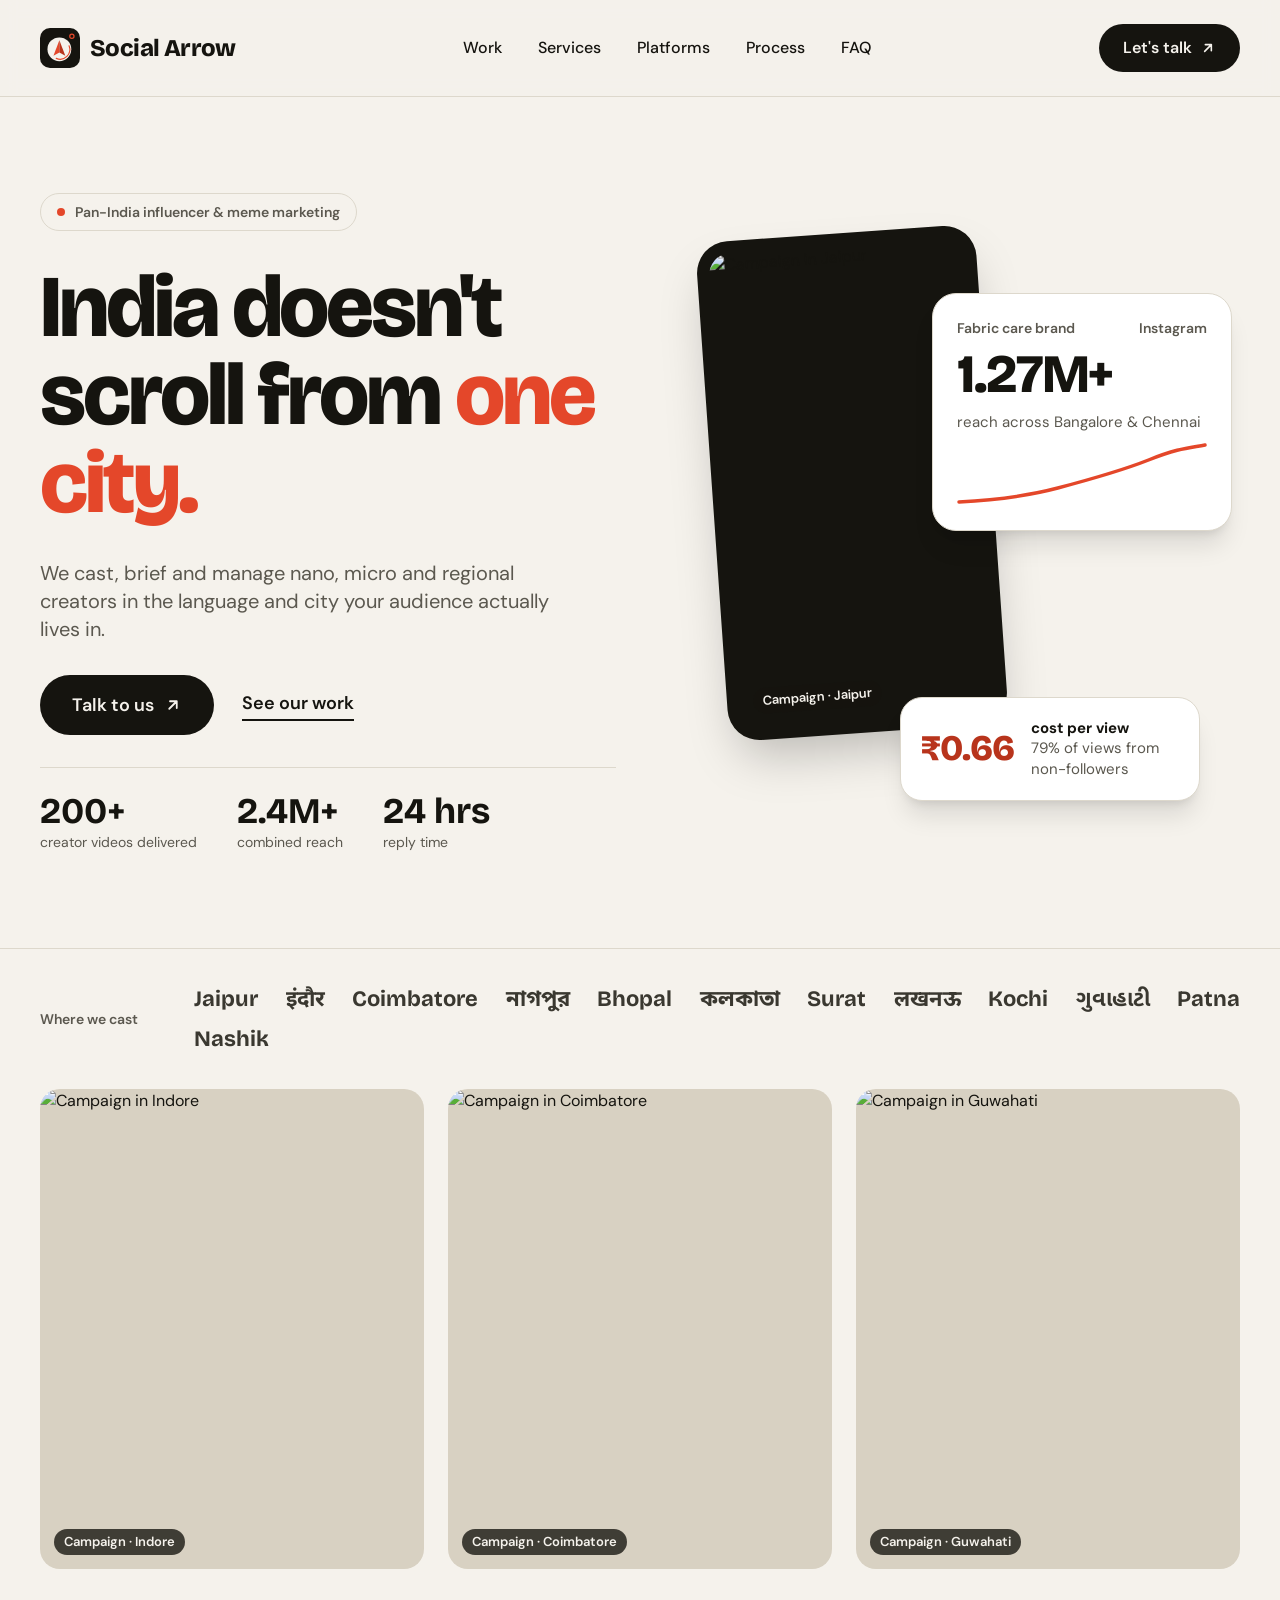
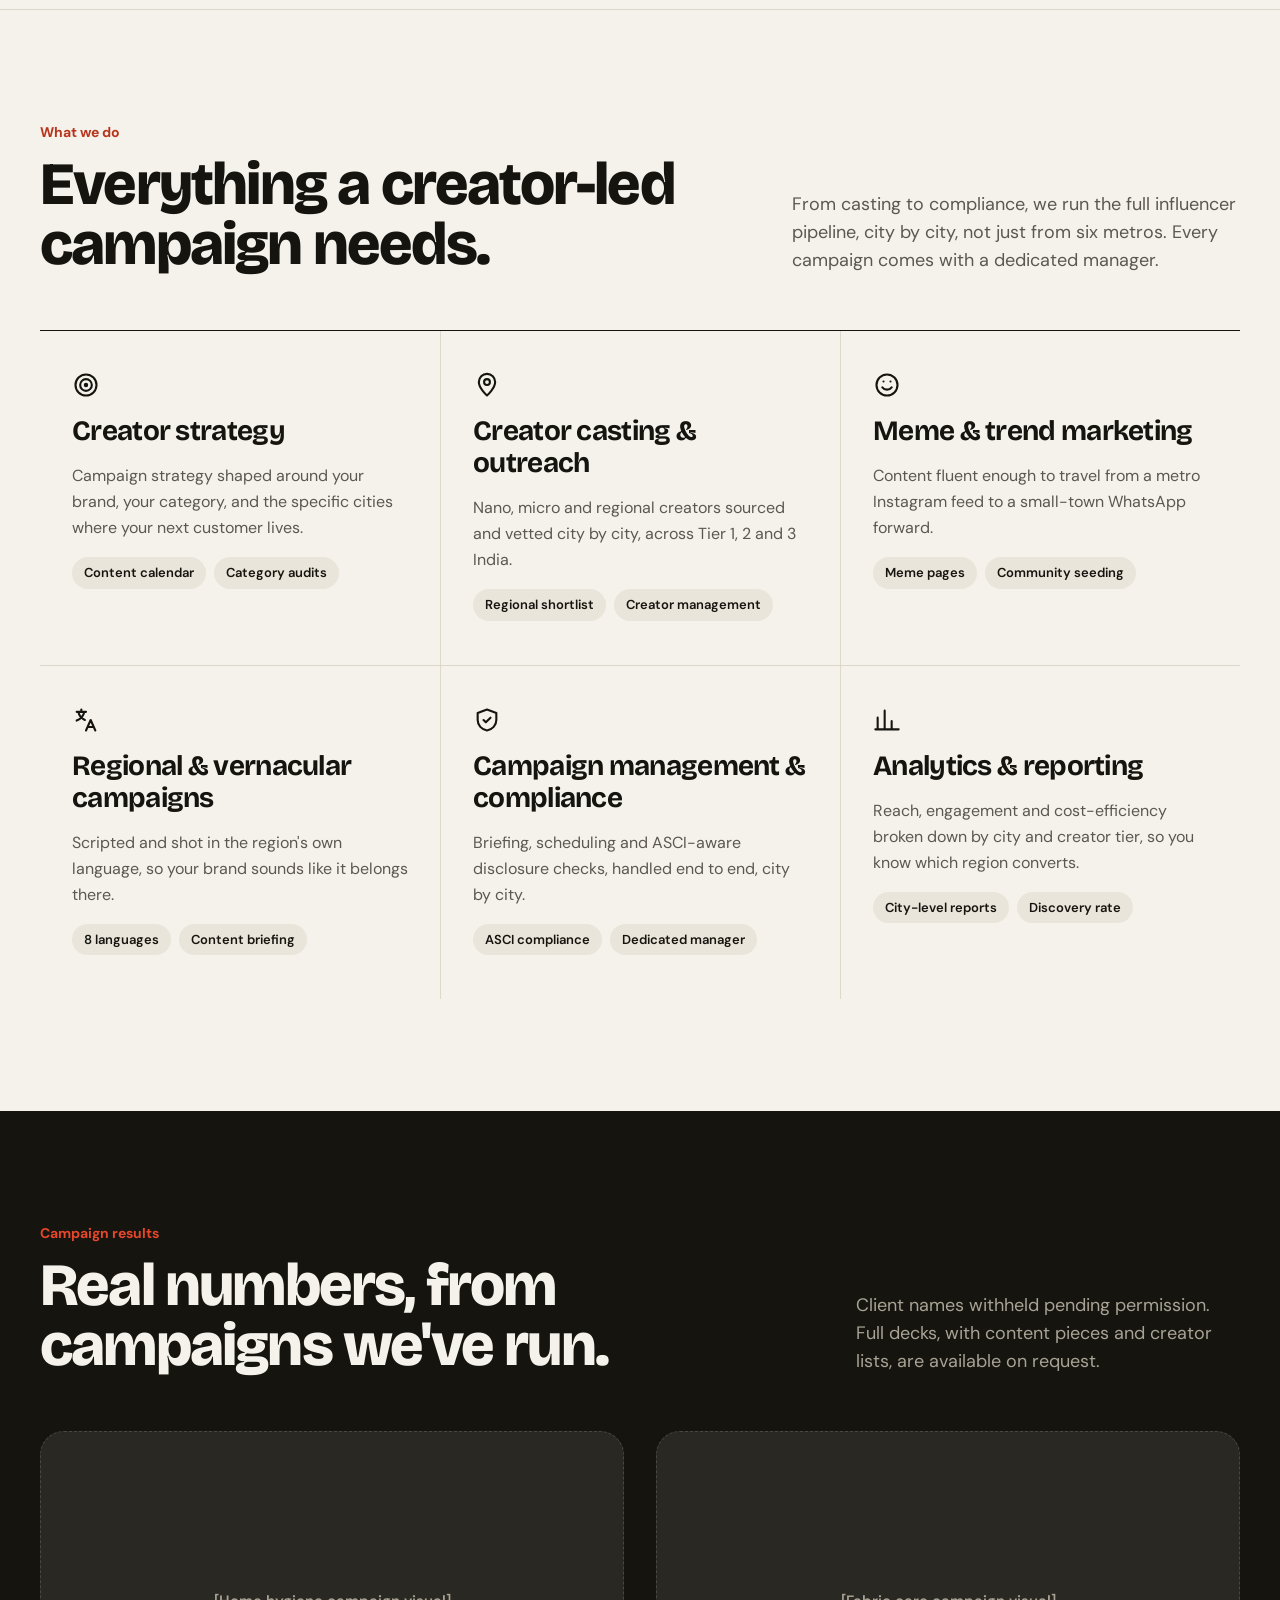
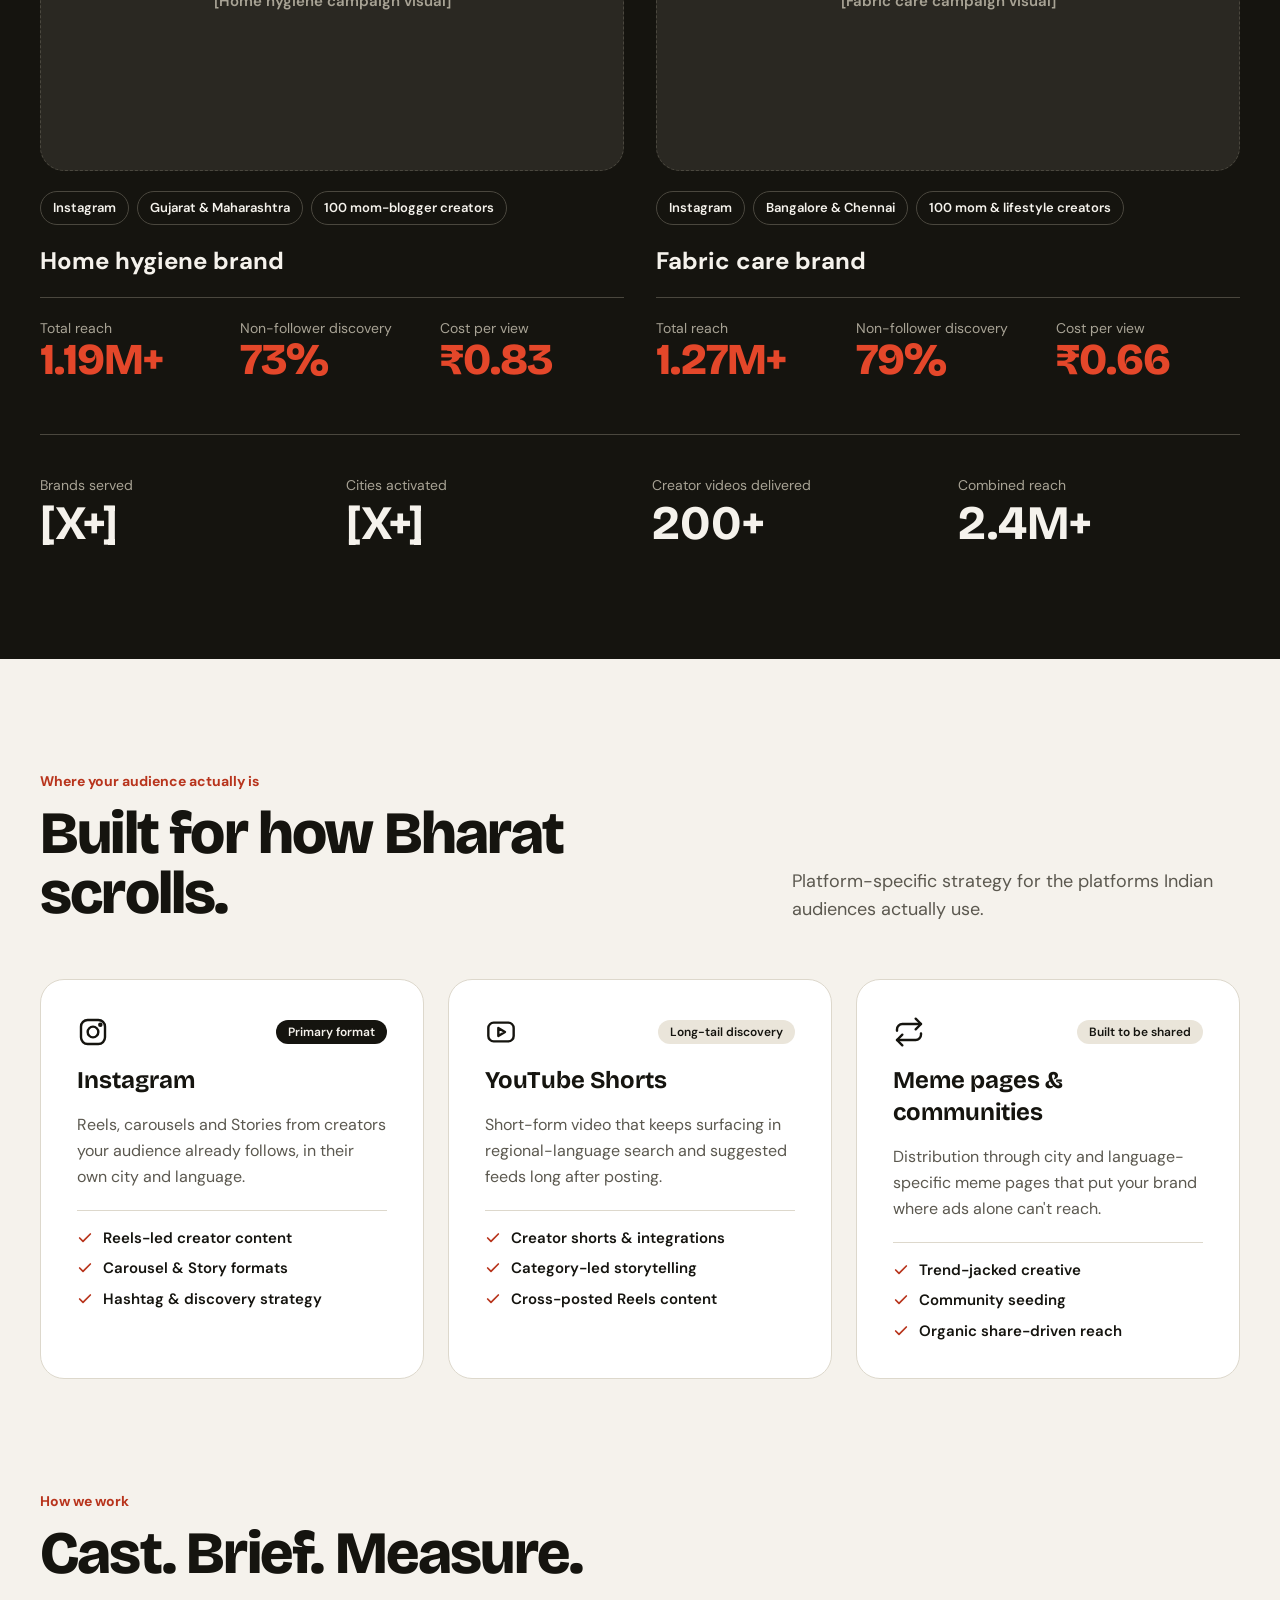
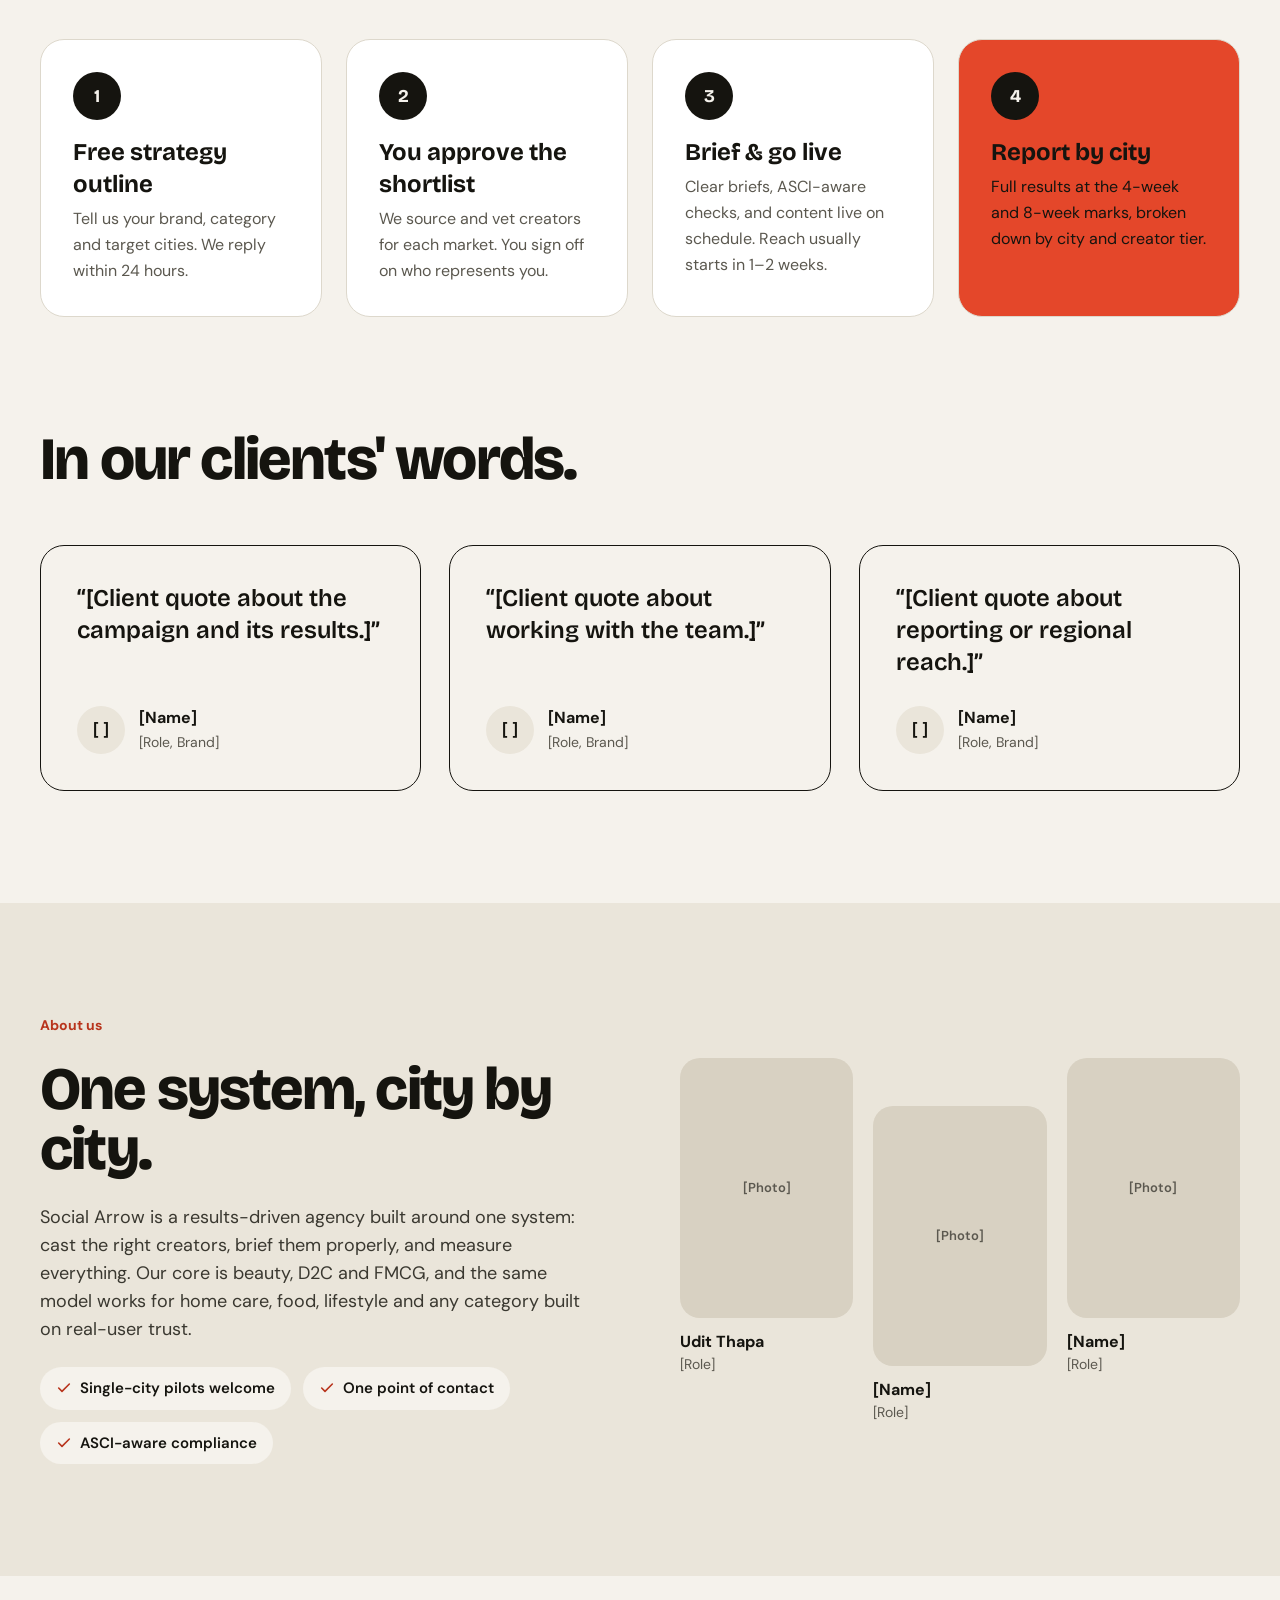
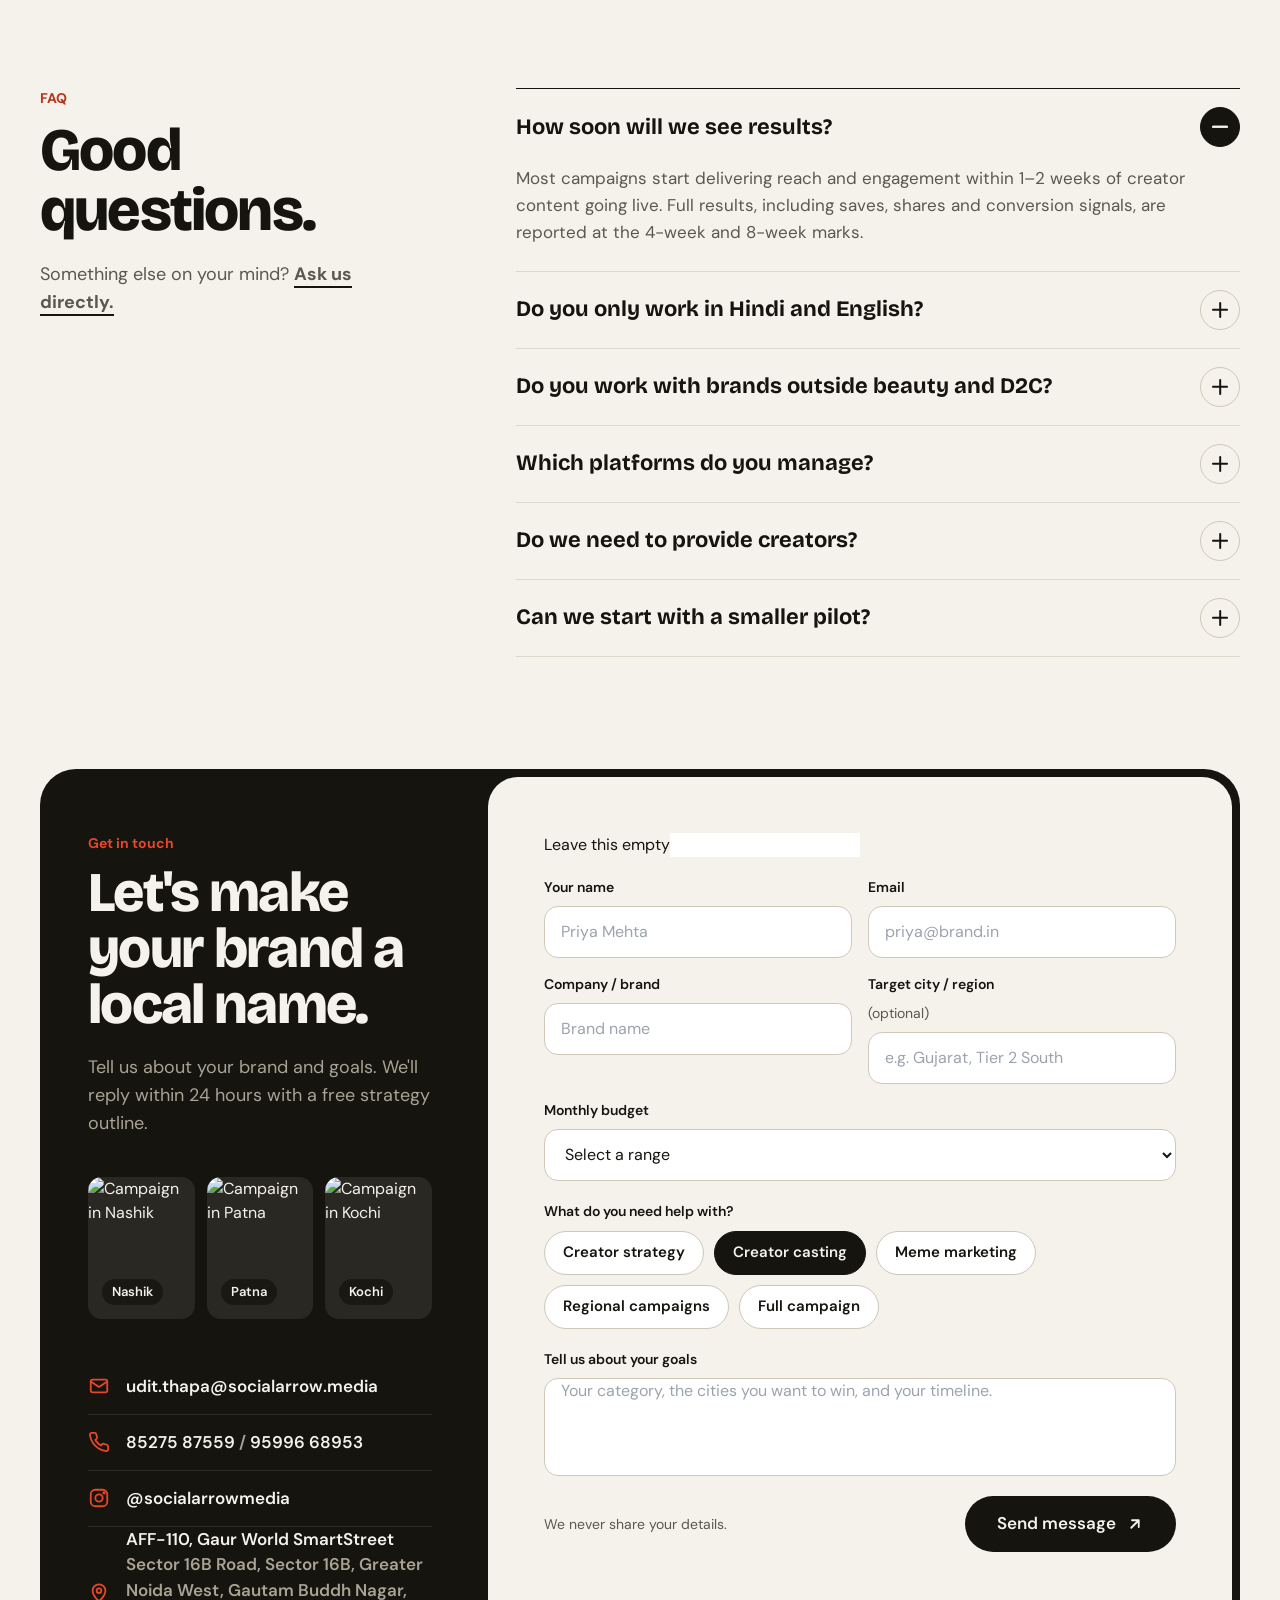
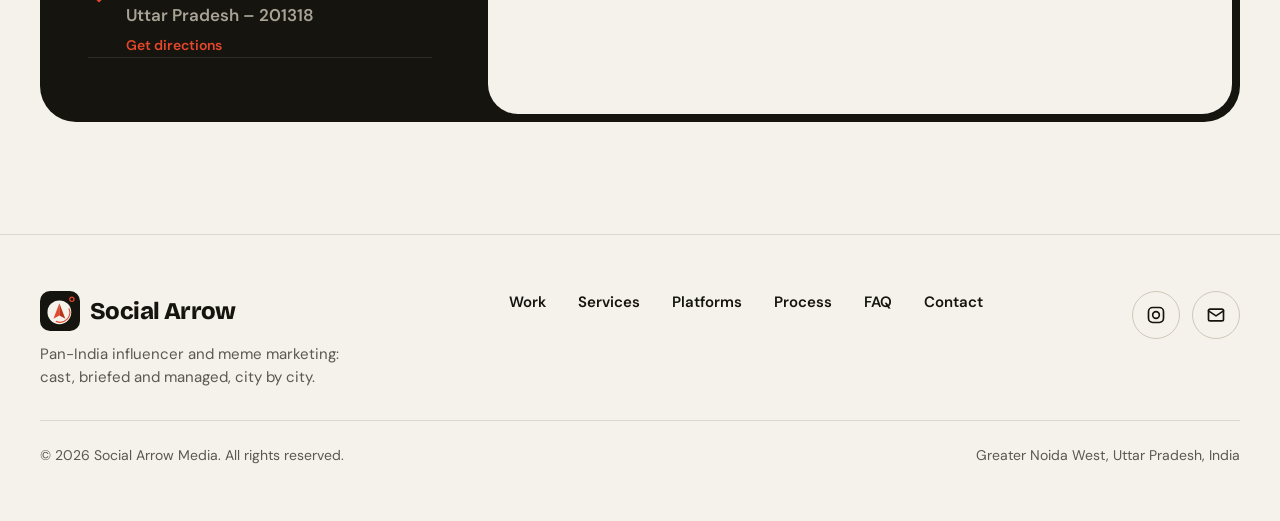
==== commit 84259546: "Add files via upload" ====
--- a/index.html
+++ b/index.html
@@ -34,34 +34,8 @@
   <link rel="preconnect" href="https://fonts.gstatic.com" crossorigin>
   <link rel="stylesheet" href="https://fonts.googleapis.com/css2?family=Bricolage+Grotesque:opsz,wght@12..96,600;12..96,700;12..96,800&family=DM+Sans:opsz,wght@9..40,400;9..40,500;9..40,600;9..40,700&family=Noto+Sans+Devanagari:wght@600;700&family=Noto+Sans+Bengali:wght@600;700&family=Noto+Sans+Gujarati:wght@600;700&display=swap">
 
-  <!-- Tailwind (Play CDN) + theme -->
-  <script src="https://cdn.tailwindcss.com"></script>
-  <script>
-    tailwind.config = {
-      theme: {
-        extend: {
-          colors: {
-            paper: '#F5F2EC',
-            ink: '#15140F',
-            muted: '#5B584F',
-            line: '#DDD8CC',
-            field: '#CFC8B8',
-            sand: '#EAE5DA',
-            stone: '#D8D1C2',
-            accent: '#E4472A',
-            'accent-dark': '#B8341C',
-            night: '#2A2822',
-            'night-line': '#4A473E',
-            dim: '#A8A395'
-          },
-          fontFamily: {
-            display: ['"Bricolage Grotesque"', '"Noto Sans Devanagari"', '"Noto Sans Bengali"', '"Noto Sans Gujarati"', '"DM Sans"', 'sans-serif'],
-            sans: ['"DM Sans"', '"Noto Sans Devanagari"', 'ui-sans-serif', 'system-ui', 'sans-serif']
-          }
-        }
-      }
-    };
-  </script>
+  <!-- Styles: compiled Tailwind (assets/css/tailwind.css) + custom components -->
+  <link rel="stylesheet" href="assets/css/tailwind.css">
   <link rel="stylesheet" href="styles.css">
 </head>
 <body class="bg-paper font-sans text-ink antialiased">
@@ -454,7 +428,7 @@
           </div>
           <div class="grid gap-4 sm:grid-cols-2">
             <label class="field-label">Your name<input name="name" type="text" required autocomplete="name" placeholder="Priya Mehta" class="field"></label>
-            <label class="field-label">Mobile number<input name="email" type="tel" required autocomplete="tel" inputmode="tel" placeholder="98765 43210" pattern="(\+?91[\s\-]?)?[6-9][0-9]{4}[\s\-]?[0-9]{5}" title="Enter a 10-digit Indian mobile number, e.g. 98765 43210" class="field"></label>
+            <label class="field-label">Email<input name="email" type="email" required autocomplete="email" placeholder="priya@brand.in" class="field"></label>
             <label class="field-label">Company / brand<input name="company" type="text" placeholder="Brand name" class="field"></label>
             <label class="field-label">Target city / region <span class="font-normal text-muted">(optional)</span><input name="region" type="text" placeholder="e.g. Gujarat, Tier 2 South" class="field"></label>
             <label class="field-label sm:col-span-2">Monthly budget
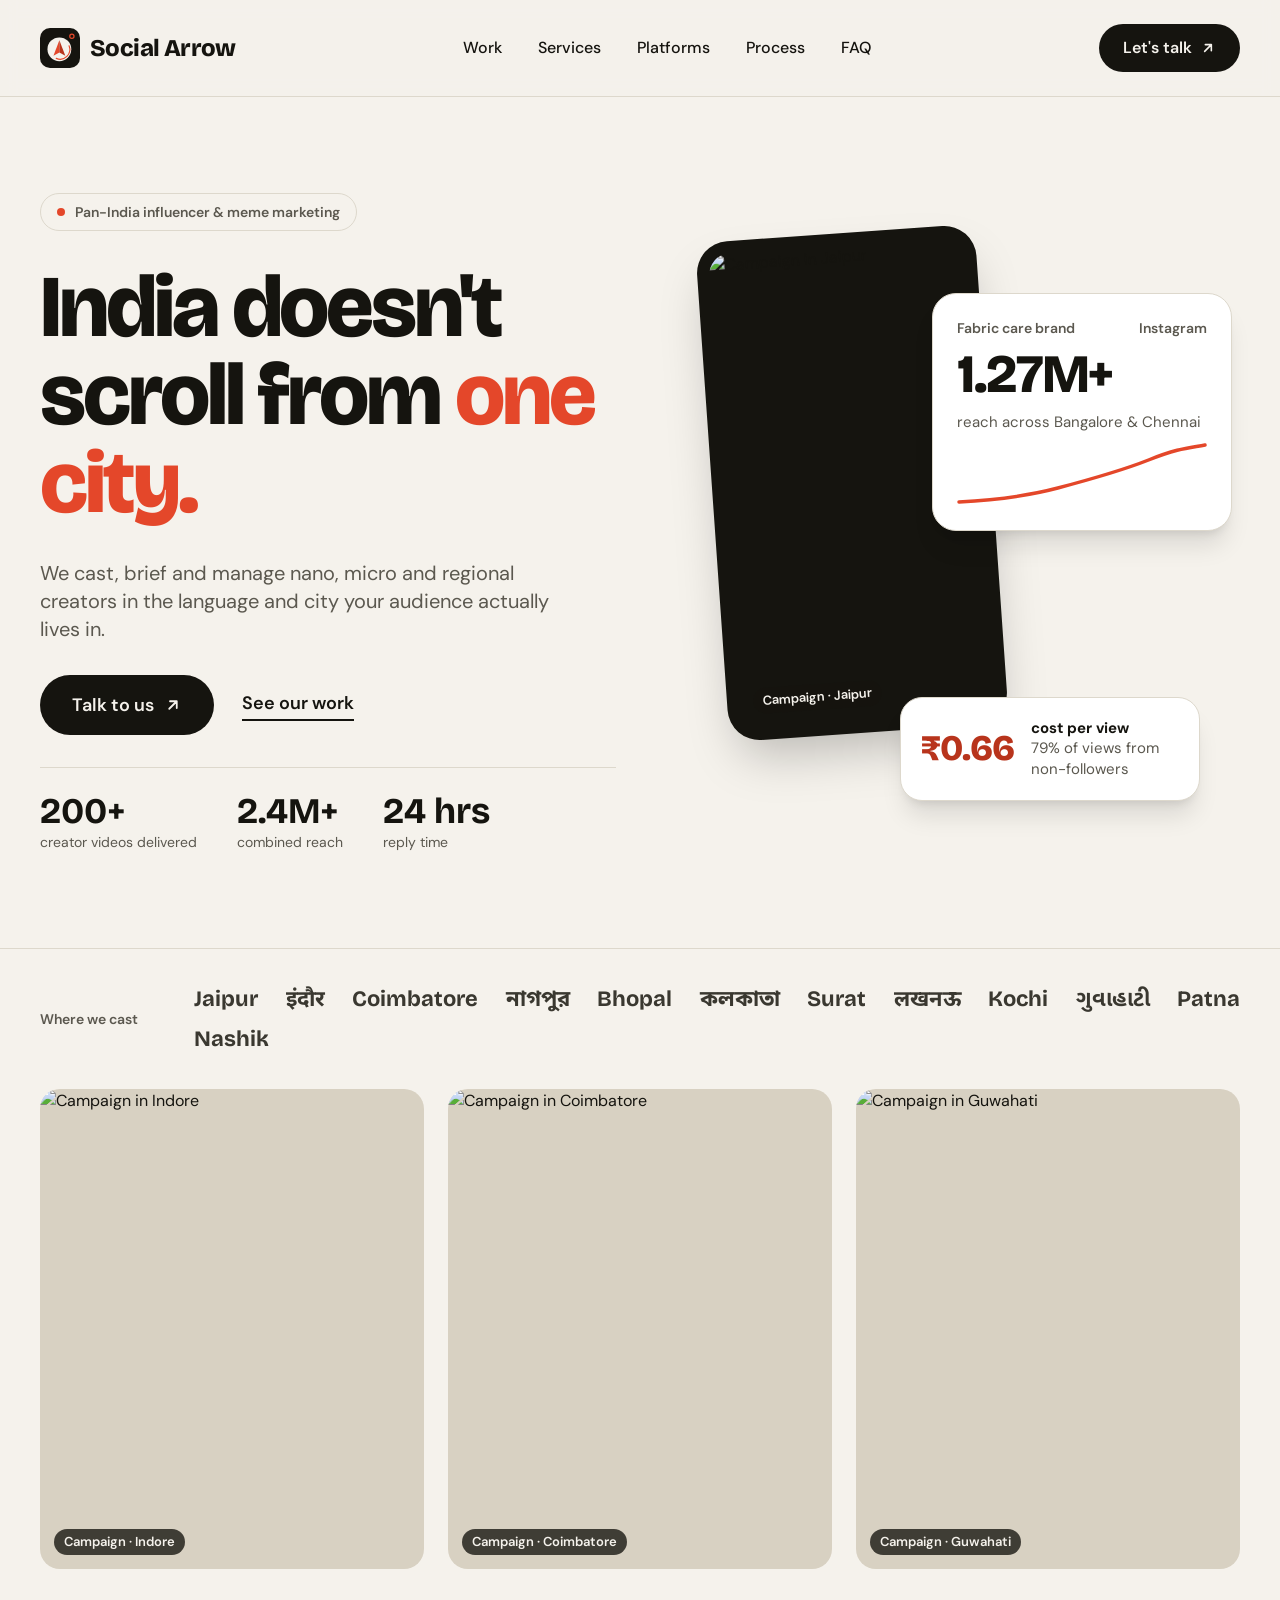
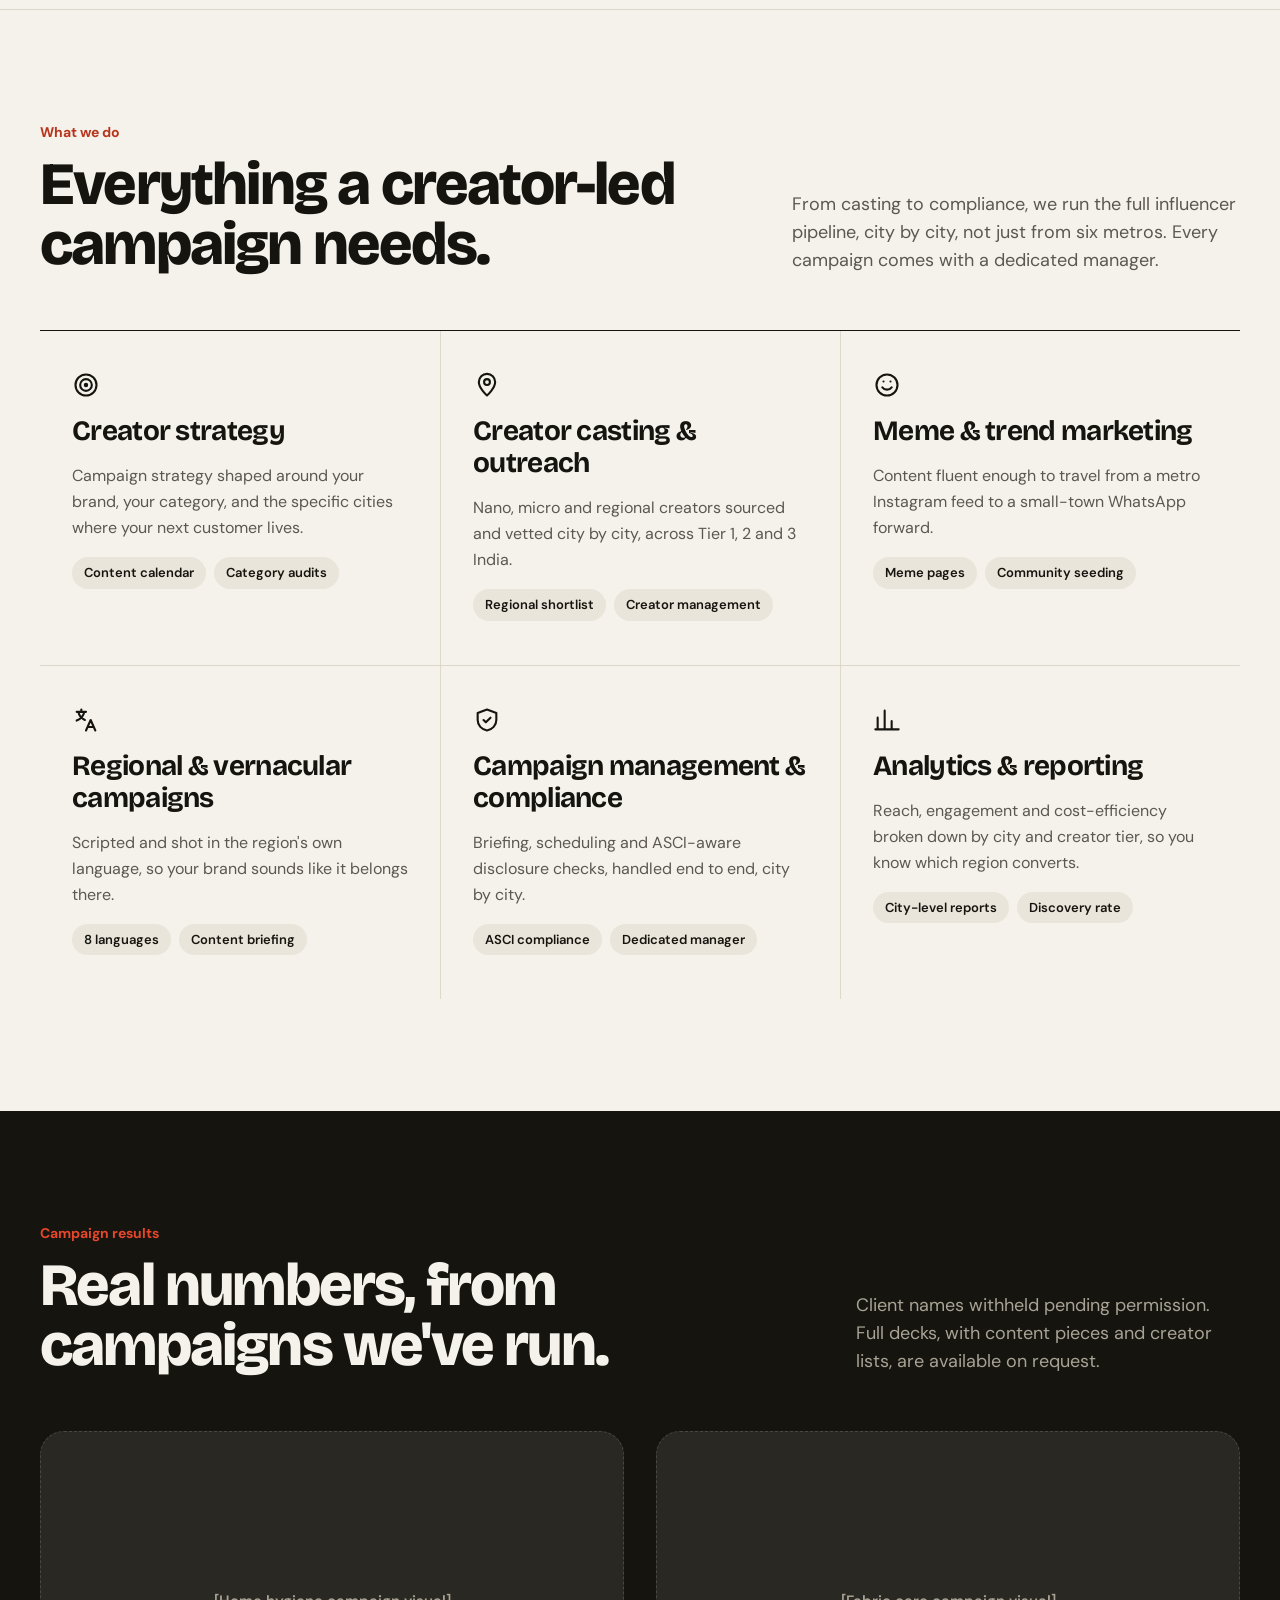
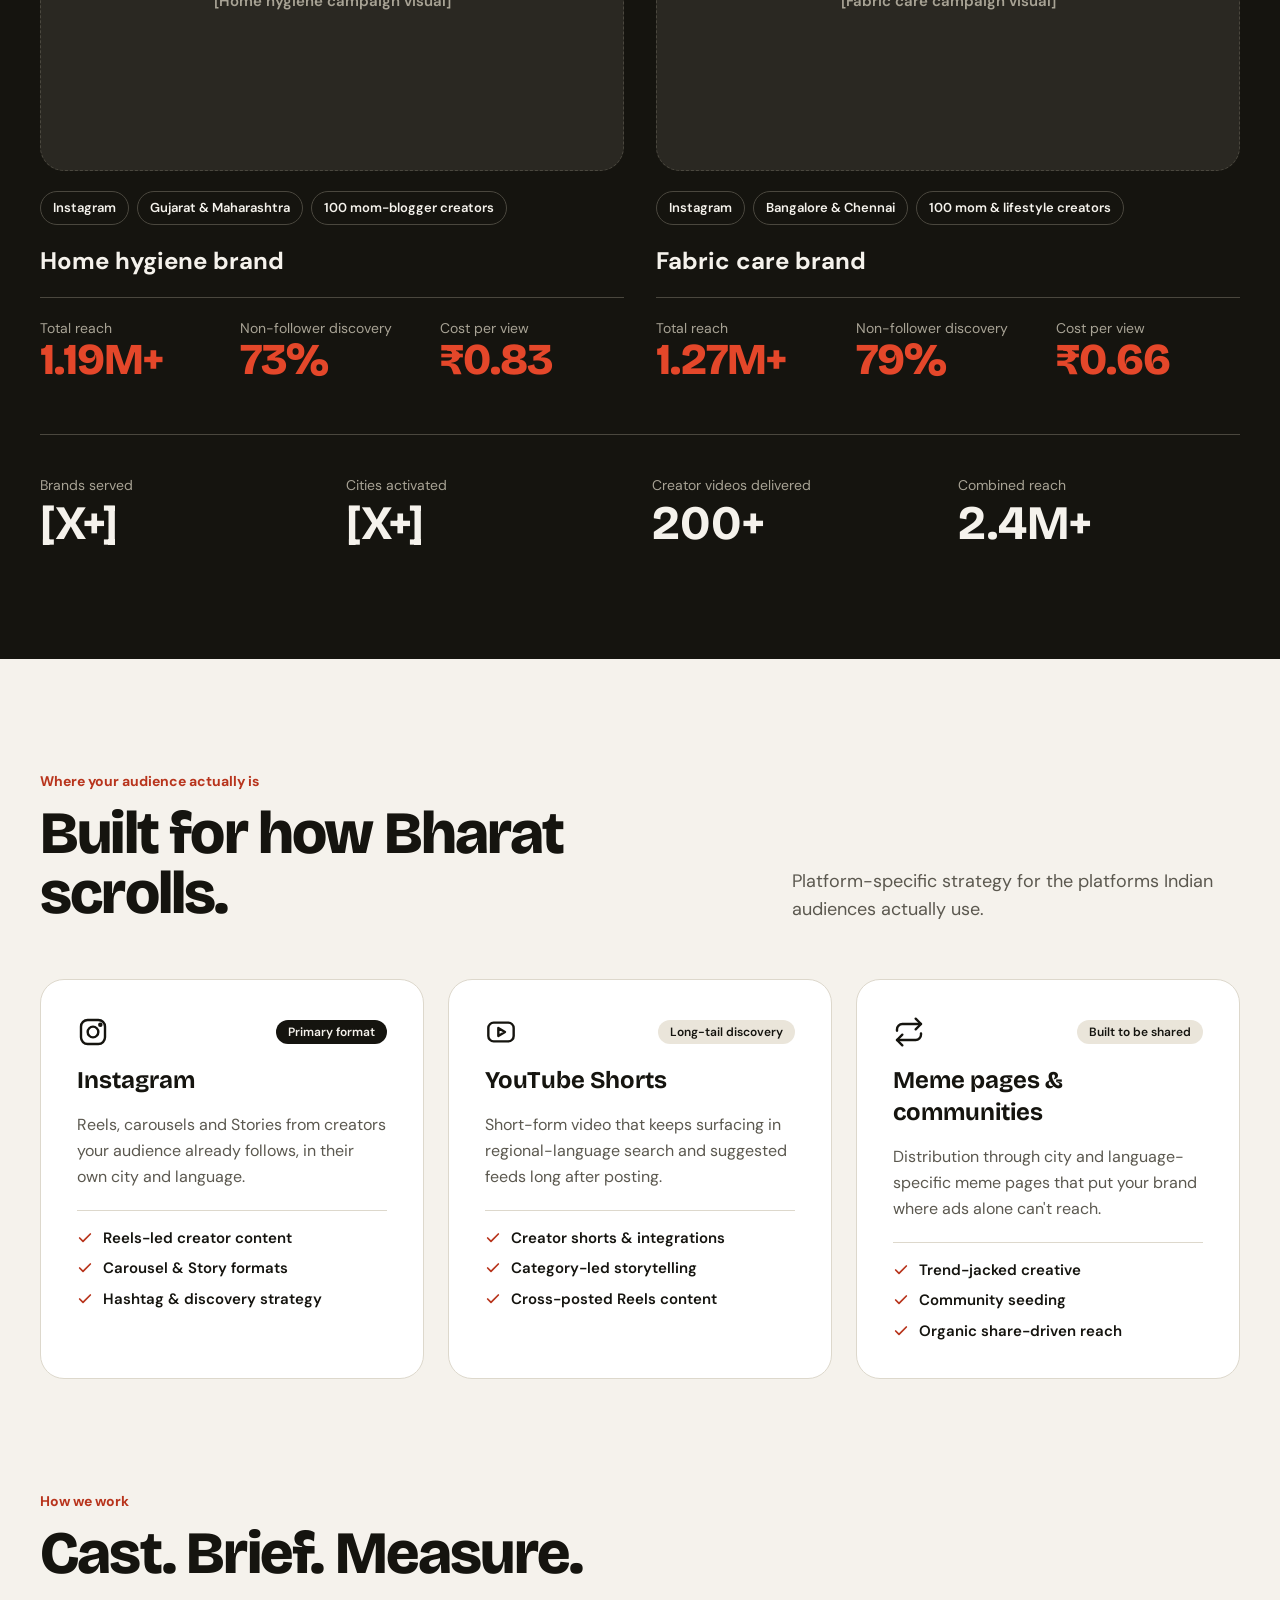
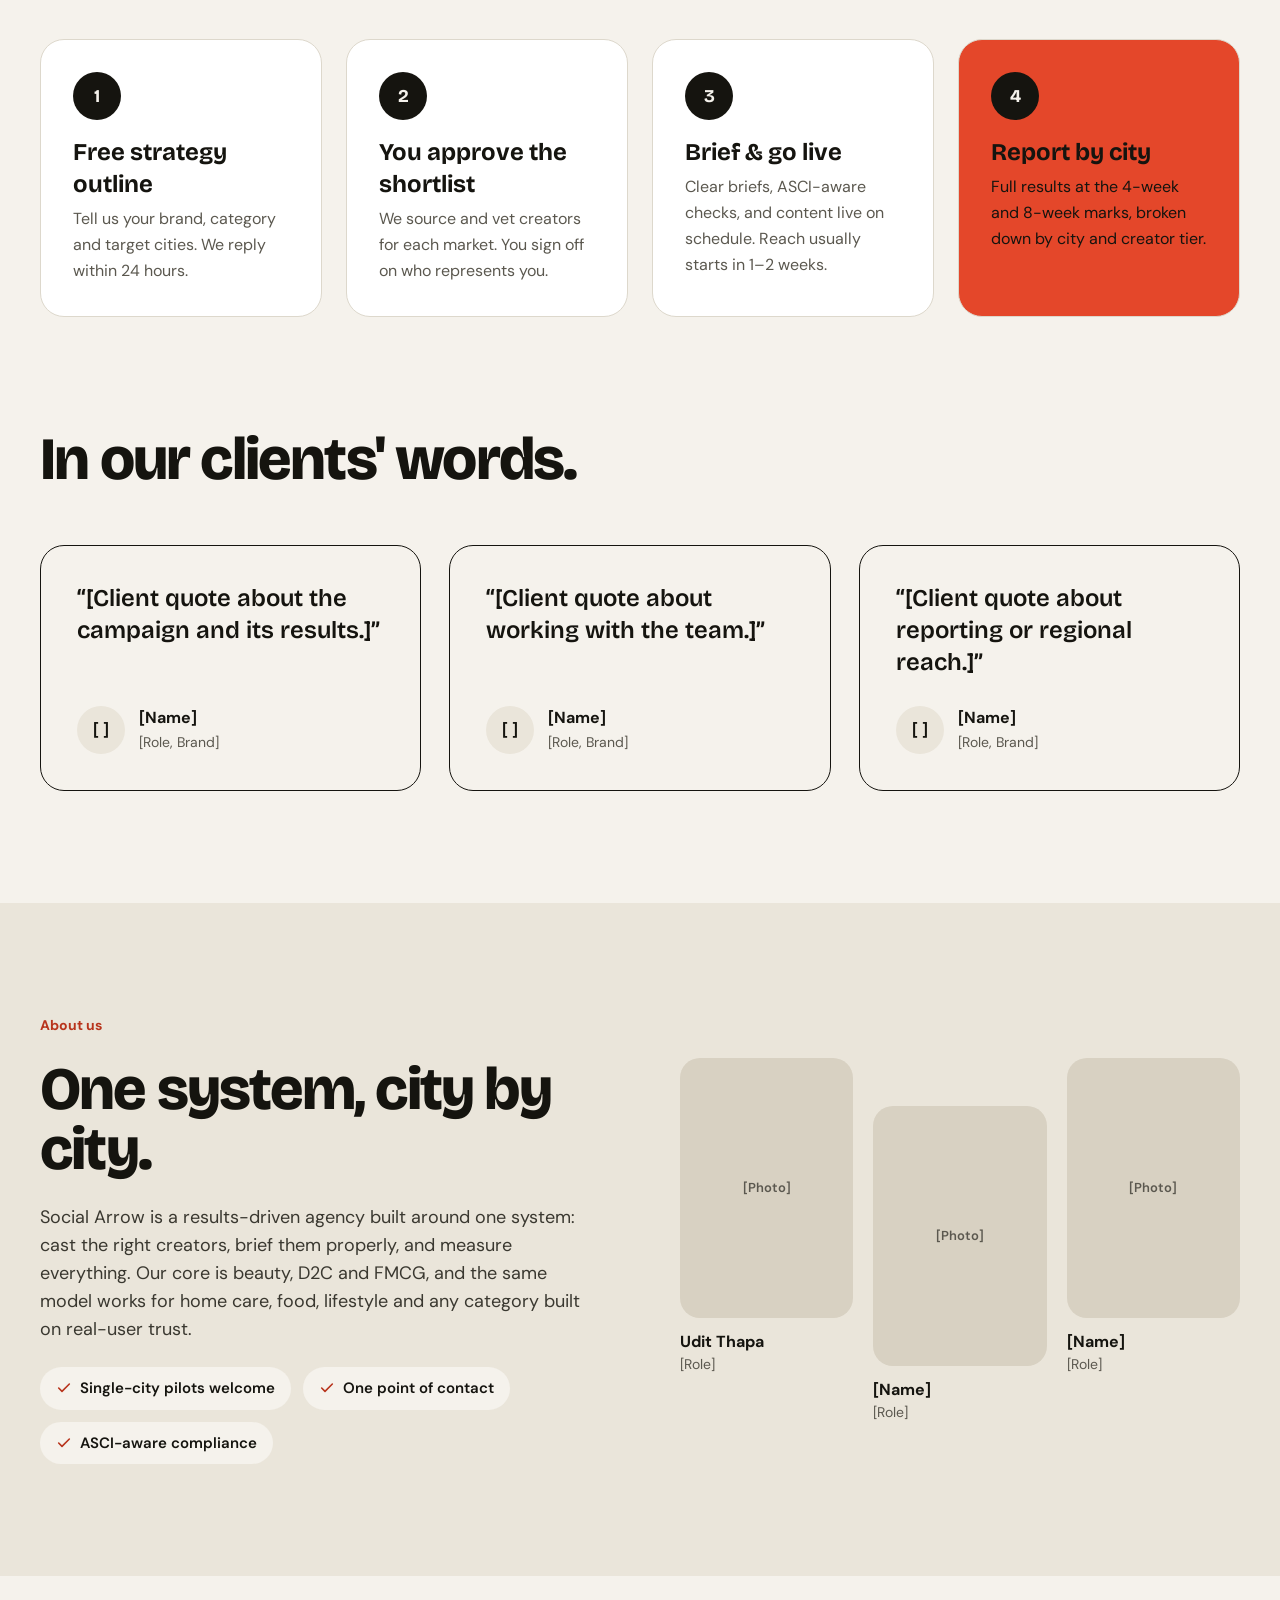
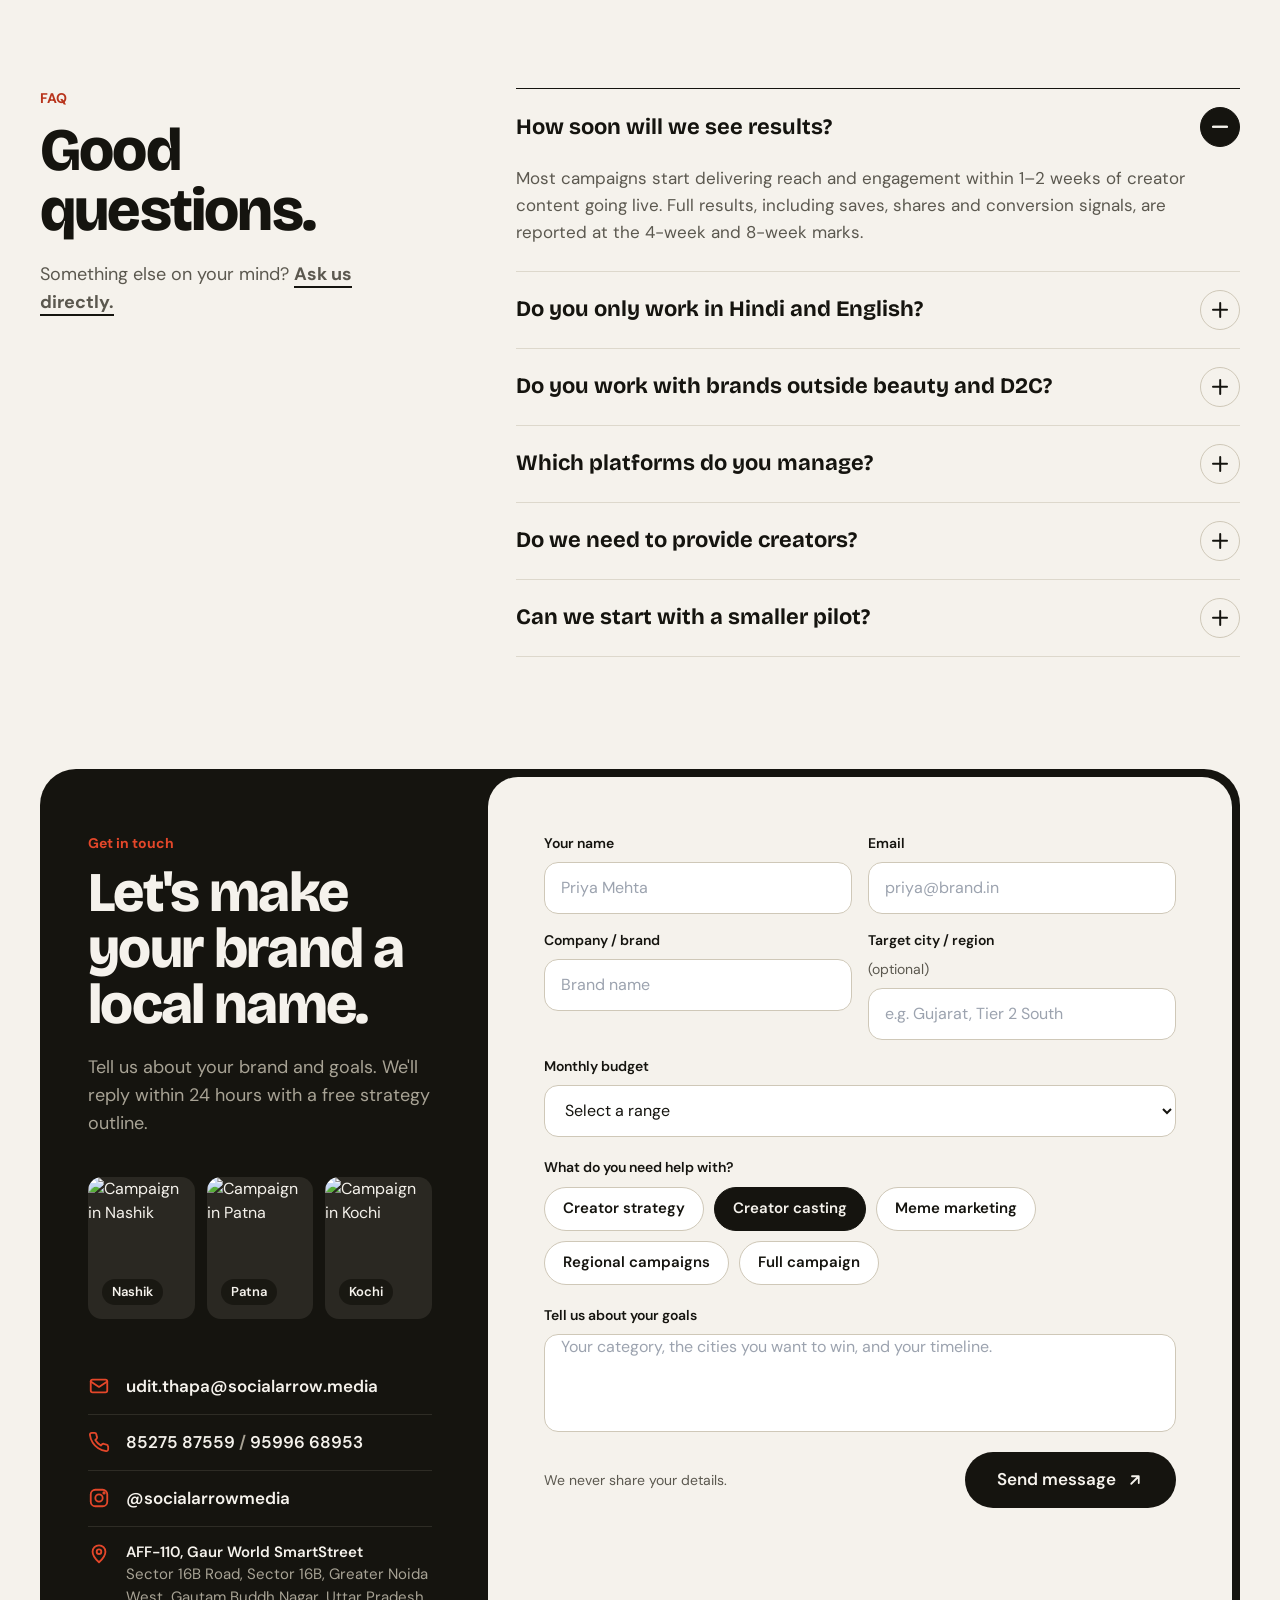
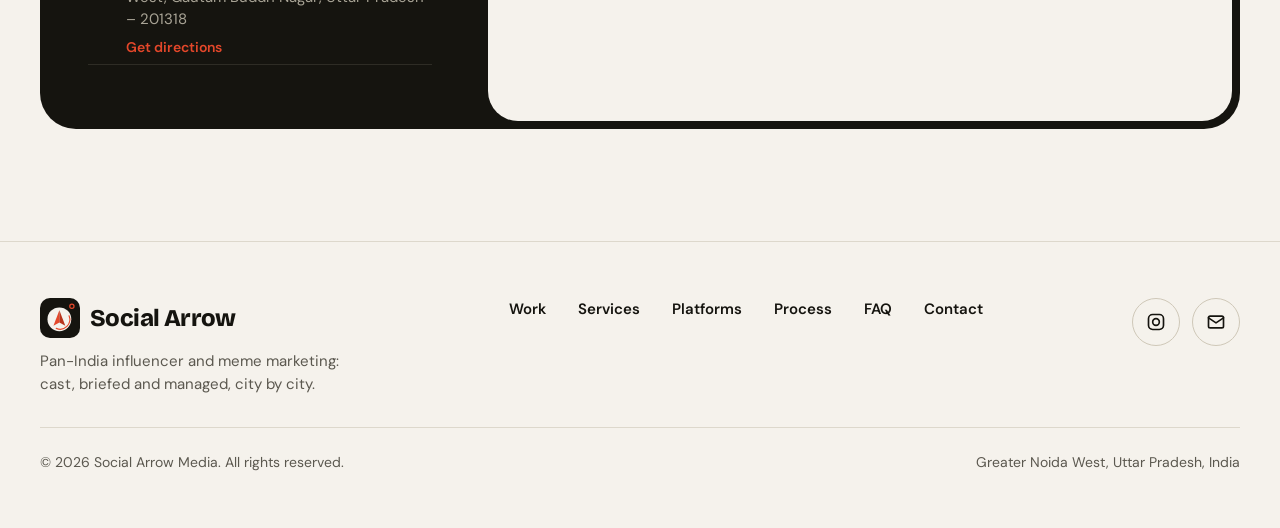
==== commit f90f82f1: "Add files via upload" ====
--- a/index.html
+++ b/index.html
@@ -423,7 +423,7 @@
         <form id="contact-form" novalidate
           class="m-2 flex flex-col gap-5 rounded-[24px] bg-paper p-5 md:rounded-[30px] md:p-10 lg:p-14">
           <!-- Spam trap: hidden from people, bots fill it in -->
-          <div class="hp-field" aria-hidden="true">
+          <div class="hp-field" aria-hidden="true" style="position:absolute;left:-10000px;top:auto;width:1px;height:1px;overflow:hidden">
             <label>Leave this empty<input type="text" name="website" tabindex="-1" autocomplete="off"></label>
           </div>
           <div class="grid gap-4 sm:grid-cols-2">
--- a/styles.css
+++ b/styles.css
@@ -205,7 +205,7 @@
   color: var(--paper);
   border-bottom: 1px solid #2E2C25;
 }
-a.contact-row:hover { color: var(--accent); }
+a.contact-row:not(.contact-row--address):hover { color: var(--accent); }
 
 .field-label {
   display: flex;
@@ -300,3 +300,17 @@
   line-height: 1.2;
 }
 @media (min-width: 1024px) { .photo-caption { left: 14px; bottom: 14px; font-size: 13px; } }
+
+/* Spam trap field: kept off-screen, not display:none, so bots still fill it */
+.hp-field { position: absolute; left: -10000px; width: 1px; height: 1px; overflow: hidden; }
+
+/* Address row: multi-line, so align to the top and use a calmer size */
+.contact-row--address {
+  align-items: flex-start;
+  padding: 14px 0 6px;
+  font-size: 15px;
+  font-weight: 400;
+  line-height: 1.5;
+}
+.contact-row--address address { min-width: 0; overflow-wrap: anywhere; }
+.contact-row--address:hover .text-accent { text-decoration: underline; }
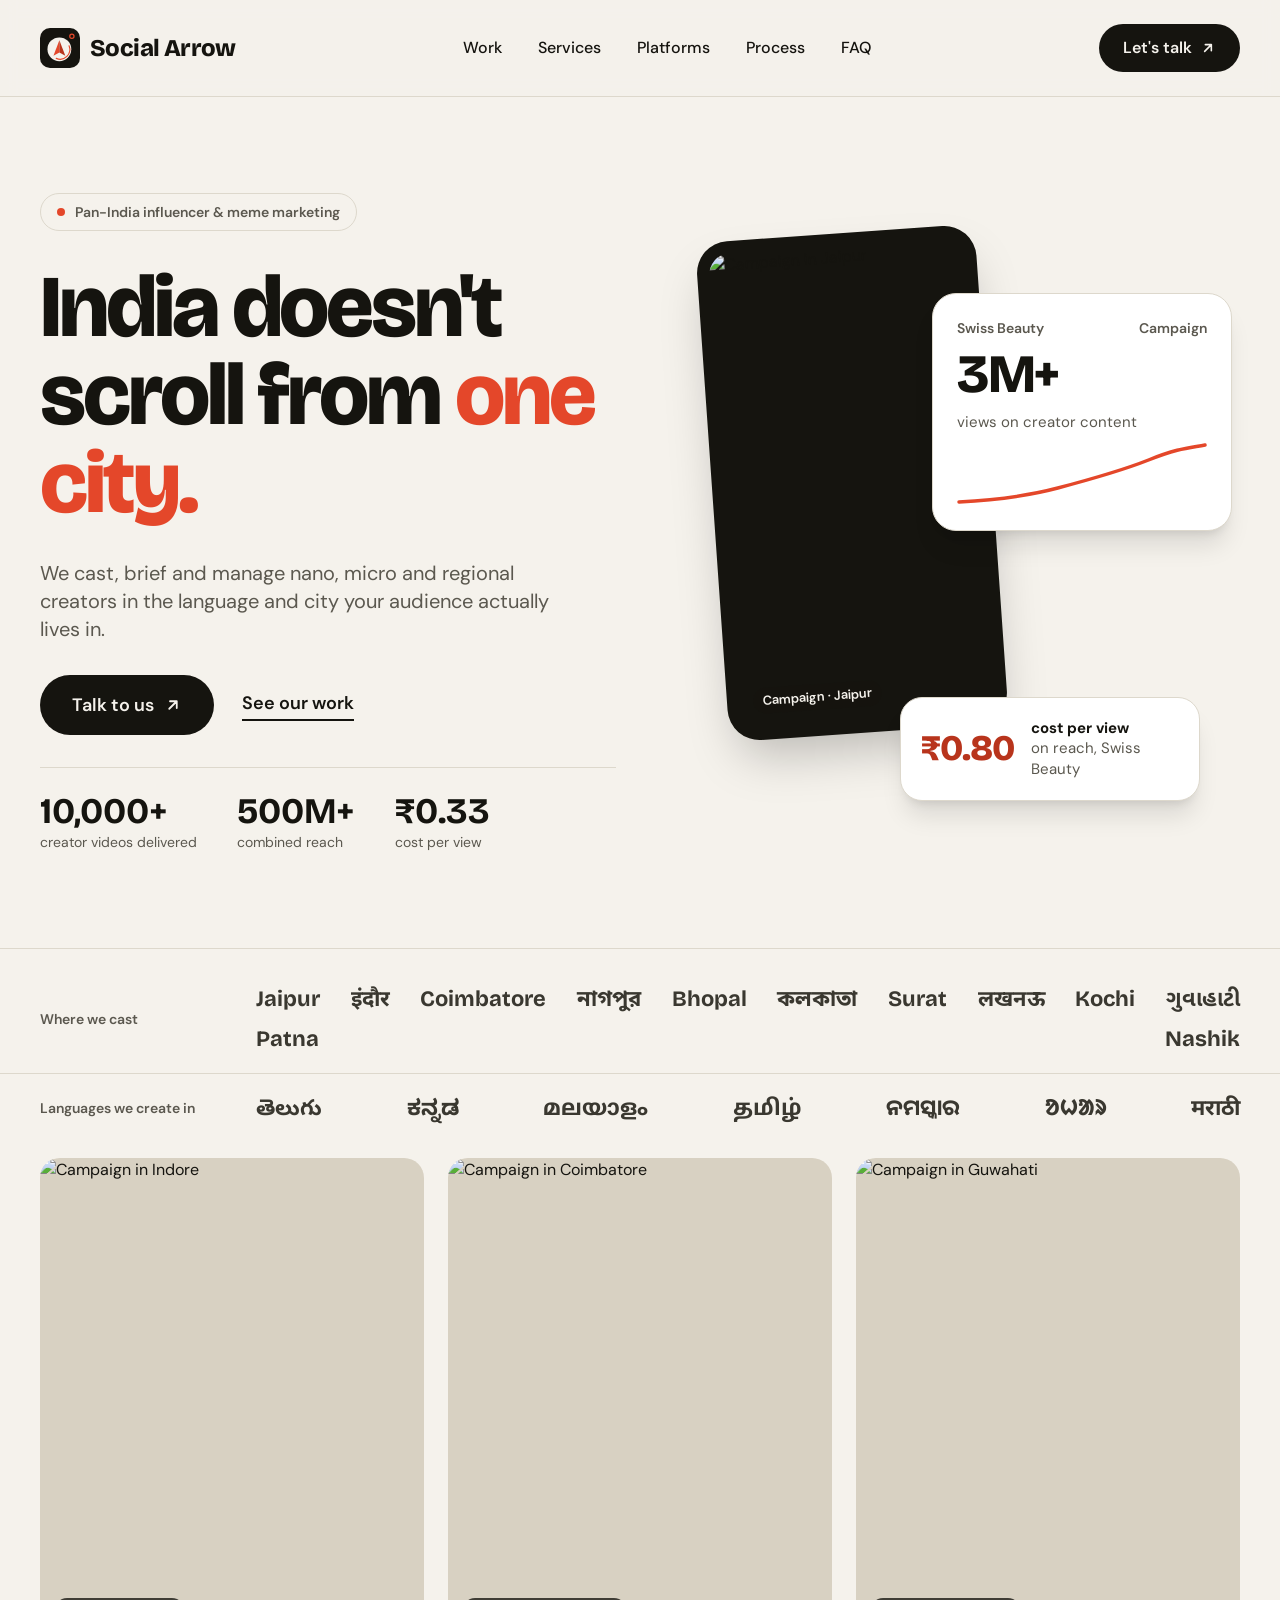
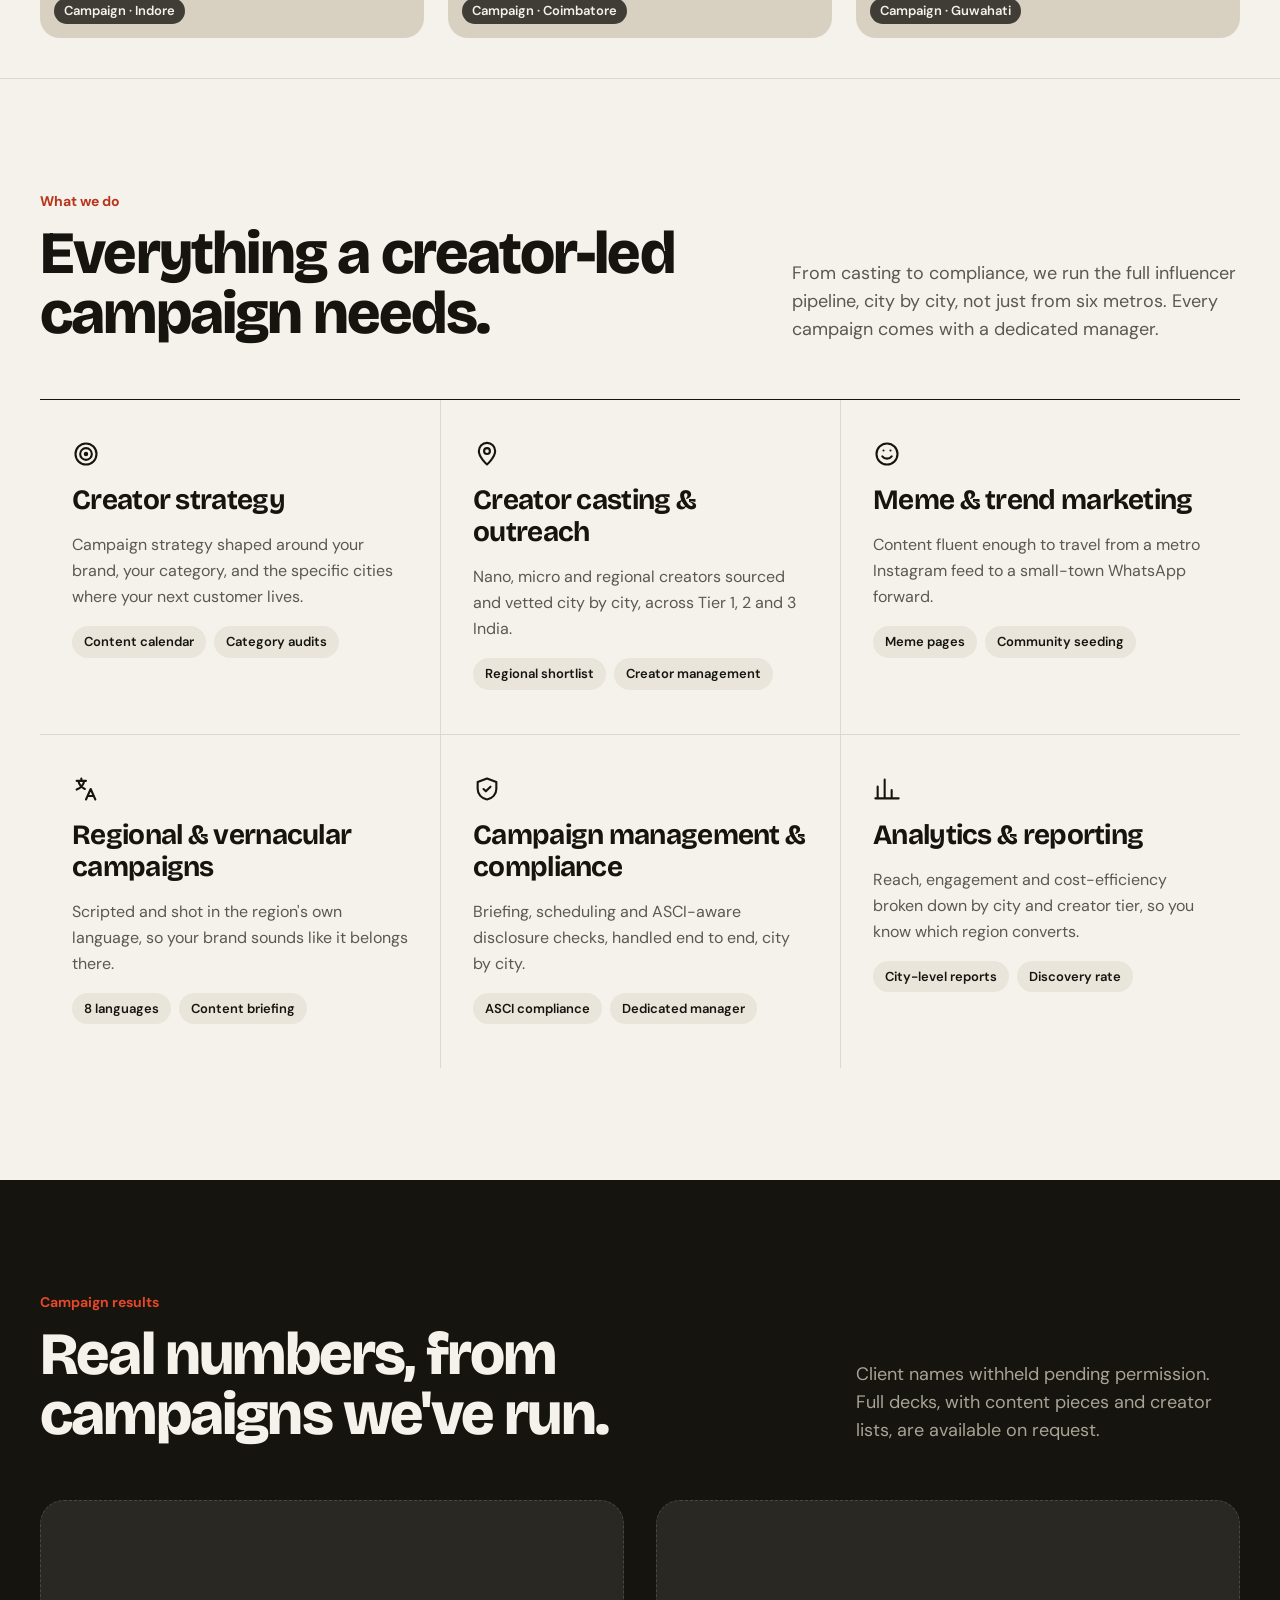
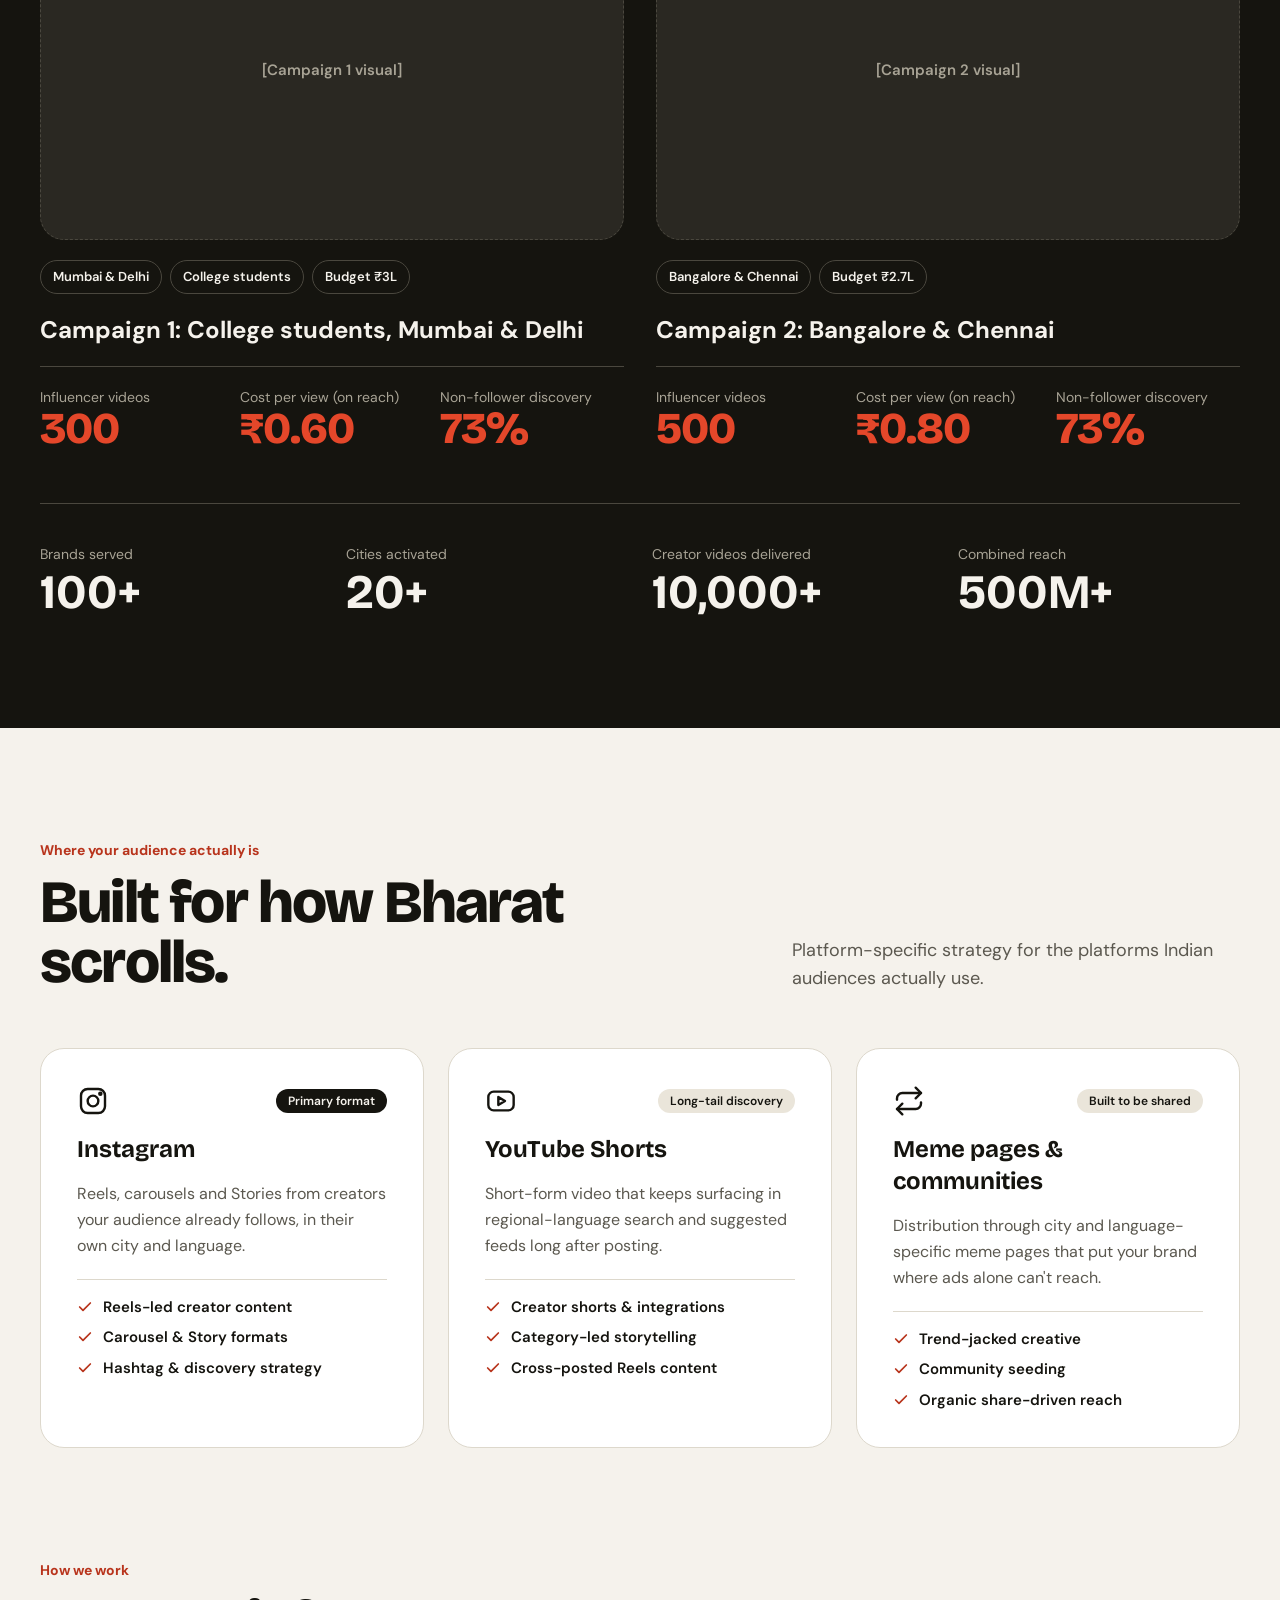
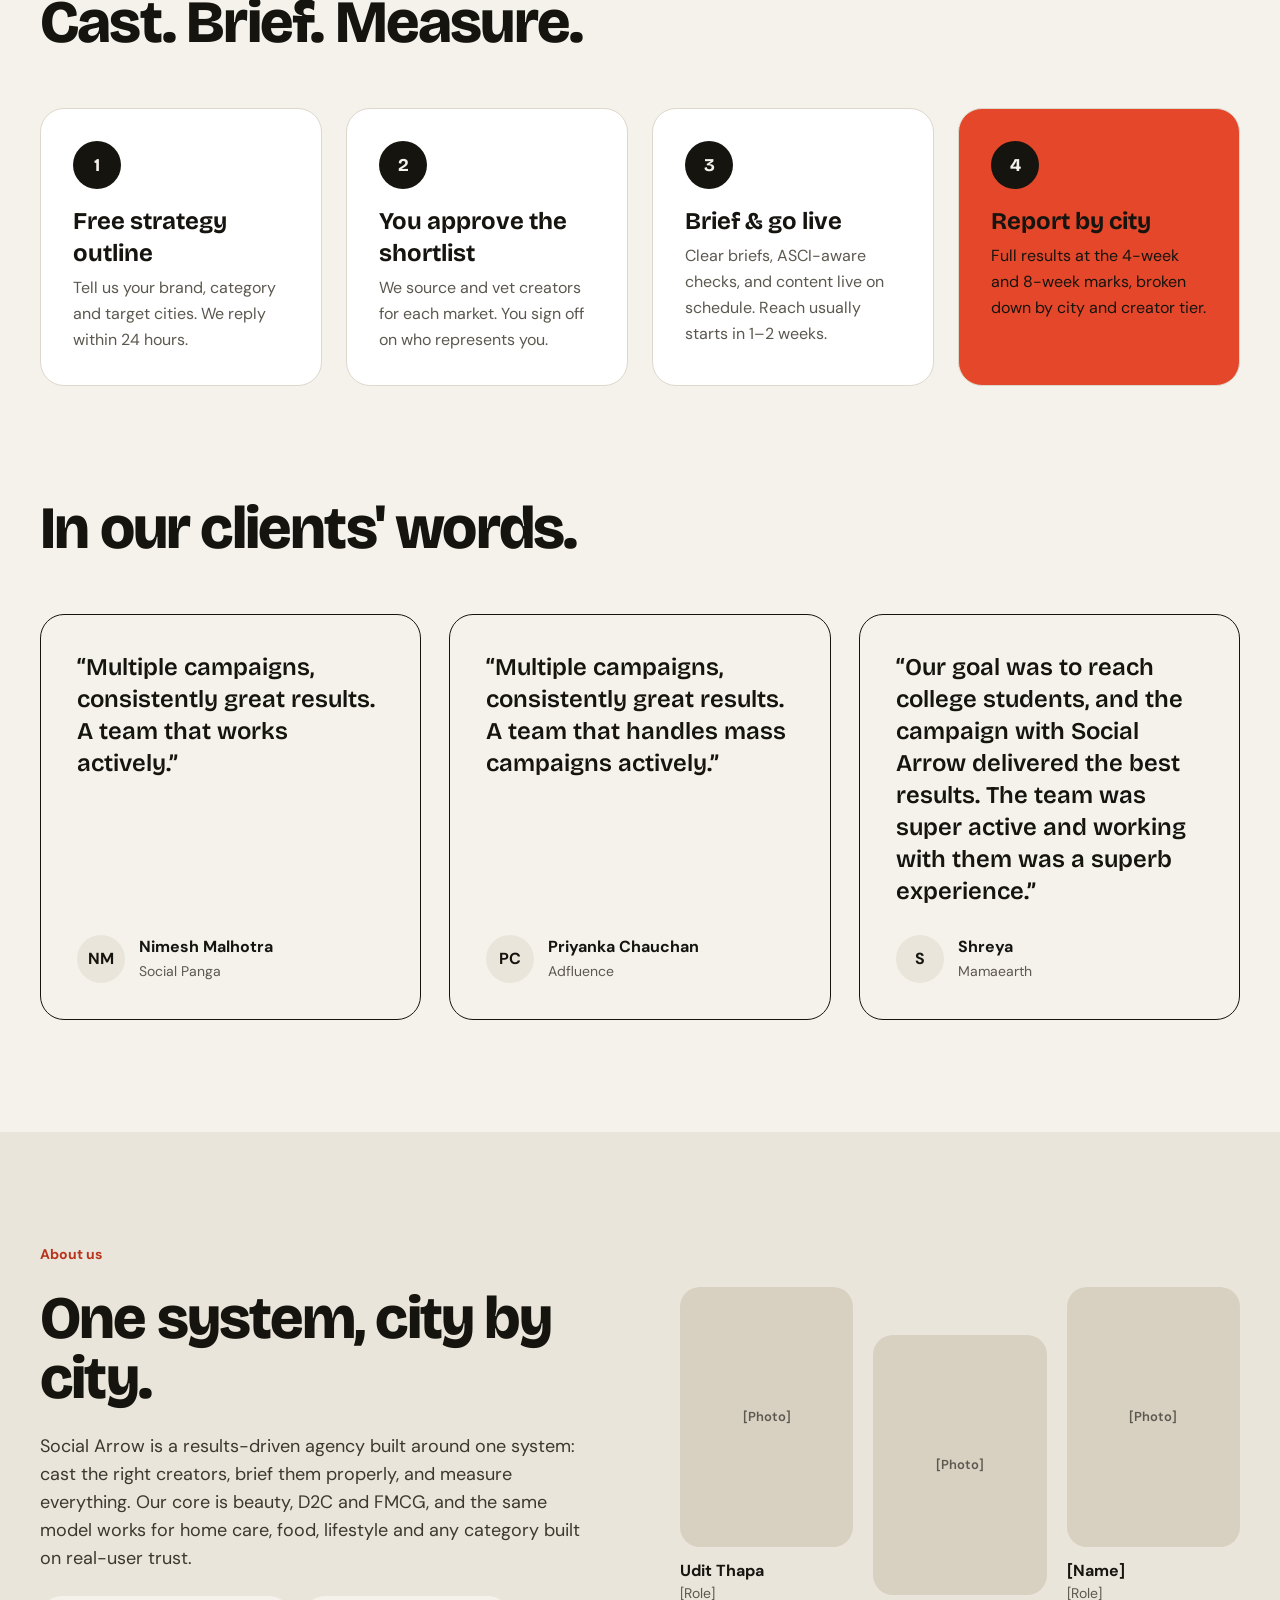
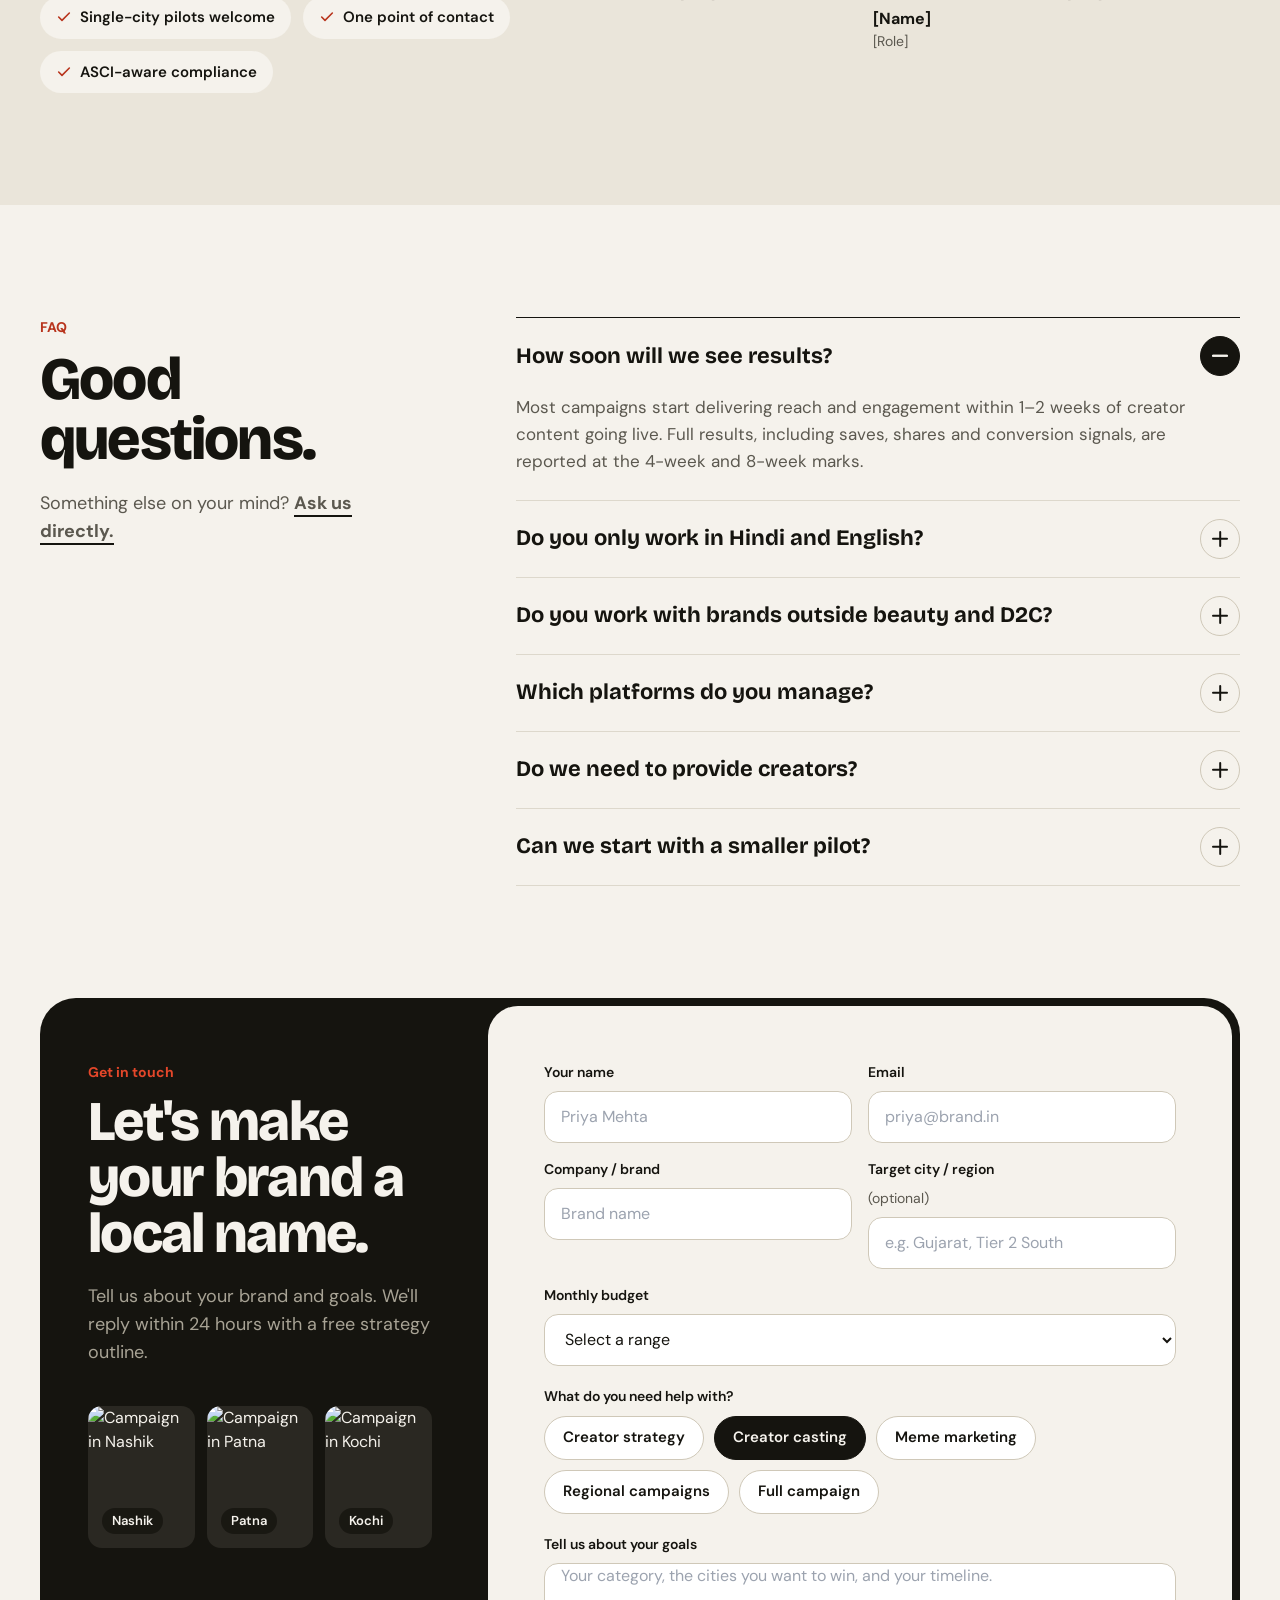
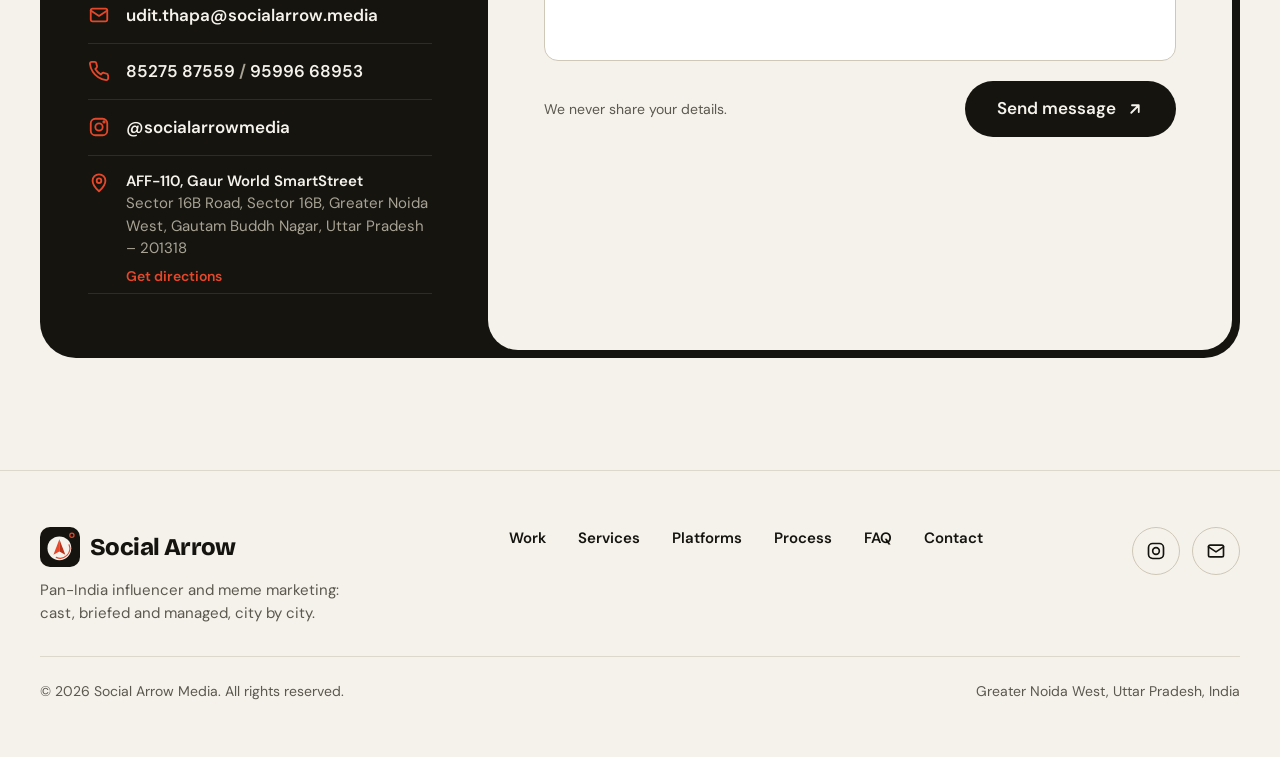
==== commit 91808024: "Add files via upload" ====
--- a/index.html
+++ b/index.html
@@ -26,13 +26,55 @@
   <meta name="twitter:image" content="https://socialarrow.media/assets/og-image.png">
   <meta name="twitter:image:alt" content="Social Arrow: India doesn't scroll from one city. Pan-India influencer and meme marketing.">
 
+    <!-- Business details for Google (structured data) -->
+  <script type="application/ld+json">
+{
+  "@context": "https://schema.org",
+  "@type": "ProfessionalService",
+  "@id": "https://socialarrow.media/#business",
+  "name": "Social Arrow",
+  "alternateName": "Social Arrow Media",
+  "description": "Pan-India influencer and meme marketing agency. We cast, brief and manage nano, micro and regional creators, city by city.",
+  "url": "https://socialarrow.media/",
+  "logo": "https://socialarrow.media/assets/icons/logo.png",
+  "image": "https://socialarrow.media/assets/og-image.png",
+  "email": "udit.thapa@socialarrow.media",
+  "telephone": [
+    "+91-8527587559",
+    "+91-9599668953"
+  ],
+  "address": {
+    "@type": "PostalAddress",
+    "streetAddress": "AFF-110, Gaur World SmartStreet, Sector 16B Road, Sector 16B",
+    "addressLocality": "Greater Noida West",
+    "addressRegion": "Uttar Pradesh",
+    "postalCode": "201318",
+    "addressCountry": "IN"
+  },
+  "areaServed": {
+    "@type": "Country",
+    "name": "India"
+  },
+  "sameAs": [
+    "https://instagram.com/socialarrowmedia"
+  ],
+  "knowsAbout": [
+    "Influencer marketing",
+    "Meme marketing",
+    "Regional creator campaigns",
+    "Instagram marketing",
+    "YouTube Shorts marketing"
+  ]
+}
+  </script>
+
   <link rel="icon" href="assets/icons/favicon.svg" type="image/svg+xml">
   <link rel="apple-touch-icon" href="assets/icons/apple-touch-icon.png">
 
   <!-- Fonts (Noto families render the city names in regional scripts) -->
   <link rel="preconnect" href="https://fonts.googleapis.com">
   <link rel="preconnect" href="https://fonts.gstatic.com" crossorigin>
-  <link rel="stylesheet" href="https://fonts.googleapis.com/css2?family=Bricolage+Grotesque:opsz,wght@12..96,600;12..96,700;12..96,800&family=DM+Sans:opsz,wght@9..40,400;9..40,500;9..40,600;9..40,700&family=Noto+Sans+Devanagari:wght@600;700&family=Noto+Sans+Bengali:wght@600;700&family=Noto+Sans+Gujarati:wght@600;700&display=swap">
+  <link rel="stylesheet" href="https://fonts.googleapis.com/css2?family=Bricolage+Grotesque:opsz,wght@12..96,600;12..96,700;12..96,800&family=DM+Sans:opsz,wght@9..40,400;9..40,500;9..40,600;9..40,700&family=Noto+Sans+Devanagari:wght@600;700&family=Noto+Sans+Bengali:wght@600;700&family=Noto+Sans+Gujarati:wght@600;700&family=Noto+Sans+Telugu:wght@600;700&family=Noto+Sans+Kannada:wght@600;700&family=Noto+Sans+Malayalam:wght@600;700&family=Noto+Sans+Tamil:wght@600;700&family=Noto+Sans+Oriya:wght@600;700&family=Noto+Sans+Ol+Chiki:wght@600;700&display=swap">
 
   <!-- Styles: compiled Tailwind (assets/css/tailwind.css) + custom components -->
   <link rel="stylesheet" href="assets/css/tailwind.css">
@@ -103,9 +145,9 @@
           <a href="#work" class="inline-flex min-h-[56px] items-center justify-center rounded-full border border-ink px-8 text-lg font-semibold sm:min-h-0 sm:rounded-none sm:border-0 sm:border-b-2 sm:px-0 sm:pb-0.5">See our work</a>
         </div>
         <div class="grid grid-cols-3 gap-4 border-t border-line pt-6 sm:flex sm:gap-10">
-          <div><div class="font-display text-2xl font-bold sm:text-4xl">200+</div><div class="text-sm text-muted">creator videos delivered</div></div>
-          <div><div class="font-display text-2xl font-bold sm:text-4xl">2.4M+</div><div class="text-sm text-muted">combined reach</div></div>
-          <div><div class="font-display text-2xl font-bold sm:text-4xl">24 hrs</div><div class="text-sm text-muted">reply time</div></div>
+          <div><div class="font-display text-2xl font-bold sm:text-4xl">10,000+</div><div class="text-sm text-muted">creator videos delivered</div></div>
+          <div><div class="font-display text-2xl font-bold sm:text-4xl">500M+</div><div class="text-sm text-muted">combined reach</div></div>
+          <div><div class="font-display text-2xl font-bold sm:text-4xl">₹0.33</div><div class="text-sm text-muted">cost per view</div></div>
         </div>
       </div>
 
@@ -120,26 +162,32 @@
         </div>
 
         <div class="absolute right-0 top-14 flex w-[210px] flex-col gap-1.5 rounded-[20px] border border-line bg-white p-4 shadow-xl sm:top-20 sm:w-[300px] sm:gap-2.5 sm:rounded-3xl sm:p-6">
-          <div class="flex justify-between text-xs font-semibold text-muted sm:text-sm"><span>Fabric care brand</span><span>Instagram</span></div>
-          <div class="font-display text-4xl font-extrabold leading-none tracking-tight sm:text-[54px]">1.27M+</div>
-          <div class="text-sm text-muted sm:text-[15px]">reach across Bangalore &amp; Chennai</div>
+          <div class="flex justify-between text-xs font-semibold text-muted sm:text-sm"><span>Swiss Beauty</span><span>Campaign</span></div>
+          <div class="font-display text-4xl font-extrabold leading-none tracking-tight sm:text-[54px]">3M+</div>
+          <div class="text-sm text-muted sm:text-[15px]">views on creator content</div>
           <svg class="h-10 w-full sm:h-16" viewBox="0 0 248 64" fill="none" preserveAspectRatio="none" aria-hidden="true"><path d="M2 60 C 40 58, 70 54, 100 46 S 160 30, 190 18 S 230 6, 246 3" stroke="#E4472A" stroke-width="3.5" stroke-linecap="round"/></svg>
         </div>
 
         <div class="absolute bottom-8 right-8 hidden w-[300px] items-center gap-4 rounded-[22px] border border-line bg-white p-5 shadow-xl sm:flex">
-          <div class="font-display text-4xl font-extrabold tracking-tight text-accent-dark">₹0.66</div>
-          <div class="text-[15px] leading-snug"><span class="font-bold">cost per view</span><br><span class="text-muted">79% of views from non-followers</span></div>
-        </div>
-      </div>
-    </section>
-
-    <!-- WHERE WE CAST -->
-    <section aria-label="Where we cast" class="border-y border-line">
-      <div class="mx-auto flex max-w-7xl flex-col gap-4 px-5 py-7 md:px-10 lg:flex-row lg:items-center lg:gap-14 lg:py-9">
-        <div class="shrink-0 text-sm font-semibold text-muted">Where we cast</div>
+          <div class="font-display text-4xl font-extrabold tracking-tight text-accent-dark">₹0.80</div>
+          <div class="text-[15px] leading-snug"><span class="font-bold">cost per view</span><br><span class="text-muted">on reach, Swiss Beauty</span></div>
+        </div>
+      </div>
+    </section>
+
+    <!-- WHERE WE CAST + LANGUAGES -->
+    <section aria-label="Where we cast and languages we create in" class="border-y border-line">
+      <div class="mx-auto flex max-w-7xl flex-col gap-4 px-5 pt-7 md:px-10 lg:flex-row lg:items-center lg:gap-14 lg:pt-9">
+        <div class="shrink-0 text-sm font-semibold text-muted lg:w-40">Where we cast</div>
         <ul class="flex flex-grow flex-wrap items-center gap-x-6 gap-y-3 font-display text-lg font-bold text-[#3A3830] lg:justify-between lg:text-[22px]">
           <li>Jaipur</li><li lang="hi">इंदौर</li><li>Coimbatore</li><li lang="bn">নাগপুর</li><li>Bhopal</li><li lang="bn">কলকাতা</li>
           <li>Surat</li><li lang="hi">लखनऊ</li><li>Kochi</li><li lang="gu">ગુવાહાટી</li><li>Patna</li><li>Nashik</li>
+        </ul>
+      </div>
+      <div class="mx-auto mt-5 flex max-w-7xl flex-col gap-4 border-t border-line px-5 pb-7 pt-5 md:px-10 lg:flex-row lg:items-center lg:gap-14 lg:pb-9">
+        <div class="shrink-0 text-sm font-semibold text-muted lg:w-40">Languages we create in</div>
+        <ul class="flex flex-grow flex-wrap items-center gap-x-6 gap-y-3 font-display text-lg font-bold text-[#3A3830] lg:justify-between lg:text-[22px]">
+          <li lang="te">తెలుగు</li><li lang="kn">ಕನ್ನಡ</li><li lang="ml">മലയാളം</li><li lang="ta">தமிழ்</li><li lang="or">ନମସ୍କାର</li><li lang="sat">ᱚᱦᱟᱨ</li><li lang="mr">मराठी</li>
         </ul>
       </div>
       <!-- Swap each src for real campaign photos, e.g. assets/images/indore.jpg -->
@@ -213,33 +261,33 @@
 
         <div class="mt-10 grid gap-12 md:grid-cols-2 md:gap-8 lg:mt-14">
           <article class="flex flex-col gap-5">
-            <!-- Replace with <img src="assets/images/home-hygiene.jpg" alt="..." class="h-56 w-full rounded-3xl object-cover lg:h-[340px]"> -->
-            <div class="placeholder-dark">[Home hygiene campaign visual]</div>
-            <div class="flex flex-wrap gap-2"><span class="tag-dark">Instagram</span><span class="tag-dark">Gujarat &amp; Maharashtra</span><span class="tag-dark">100 mom-blogger creators</span></div>
-            <h3 class="text-2xl font-bold">Home hygiene brand</h3>
+            <!-- Replace with <img src="assets/images/campaign-1.jpg" alt="..." class="h-56 w-full rounded-3xl object-cover lg:h-[340px]"> -->
+            <div class="placeholder-dark">[Campaign 1 visual]</div>
+            <div class="flex flex-wrap gap-2"><span class="tag-dark">Mumbai &amp; Delhi</span><span class="tag-dark">College students</span><span class="tag-dark">Budget ₹3L</span></div>
+            <h3 class="text-2xl font-bold">Campaign 1: College students, Mumbai &amp; Delhi</h3>
             <dl class="grid grid-cols-3 gap-4 border-t border-night-line pt-5">
-              <div><dt class="text-sm text-dim">Total reach</dt><dd class="mt-1 font-display text-3xl font-extrabold tracking-tight text-accent lg:text-[44px]">1.19M+</dd></div>
+              <div><dt class="text-sm text-dim">Influencer videos</dt><dd class="mt-1 font-display text-3xl font-extrabold tracking-tight text-accent lg:text-[44px]">300</dd></div>
+              <div><dt class="text-sm text-dim">Cost per view (on reach)</dt><dd class="mt-1 font-display text-3xl font-extrabold tracking-tight text-accent lg:text-[44px]">₹0.60</dd></div>
               <div><dt class="text-sm text-dim">Non-follower discovery</dt><dd class="mt-1 font-display text-3xl font-extrabold tracking-tight text-accent lg:text-[44px]">73%</dd></div>
-              <div><dt class="text-sm text-dim">Cost per view</dt><dd class="mt-1 font-display text-3xl font-extrabold tracking-tight text-accent lg:text-[44px]">₹0.83</dd></div>
             </dl>
           </article>
           <article class="flex flex-col gap-5">
-            <div class="placeholder-dark">[Fabric care campaign visual]</div>
-            <div class="flex flex-wrap gap-2"><span class="tag-dark">Instagram</span><span class="tag-dark">Bangalore &amp; Chennai</span><span class="tag-dark">100 mom &amp; lifestyle creators</span></div>
-            <h3 class="text-2xl font-bold">Fabric care brand</h3>
+            <div class="placeholder-dark">[Campaign 2 visual]</div>
+            <div class="flex flex-wrap gap-2"><span class="tag-dark">Bangalore &amp; Chennai</span><span class="tag-dark">Budget ₹2.7L</span></div>
+            <h3 class="text-2xl font-bold">Campaign 2: Bangalore &amp; Chennai</h3>
             <dl class="grid grid-cols-3 gap-4 border-t border-night-line pt-5">
-              <div><dt class="text-sm text-dim">Total reach</dt><dd class="mt-1 font-display text-3xl font-extrabold tracking-tight text-accent lg:text-[44px]">1.27M+</dd></div>
-              <div><dt class="text-sm text-dim">Non-follower discovery</dt><dd class="mt-1 font-display text-3xl font-extrabold tracking-tight text-accent lg:text-[44px]">79%</dd></div>
-              <div><dt class="text-sm text-dim">Cost per view</dt><dd class="mt-1 font-display text-3xl font-extrabold tracking-tight text-accent lg:text-[44px]">₹0.66</dd></div>
+              <div><dt class="text-sm text-dim">Influencer videos</dt><dd class="mt-1 font-display text-3xl font-extrabold tracking-tight text-accent lg:text-[44px]">500</dd></div>
+              <div><dt class="text-sm text-dim">Cost per view (on reach)</dt><dd class="mt-1 font-display text-3xl font-extrabold tracking-tight text-accent lg:text-[44px]">₹0.80</dd></div>
+              <div><dt class="text-sm text-dim">Non-follower discovery</dt><dd class="mt-1 font-display text-3xl font-extrabold tracking-tight text-accent lg:text-[44px]">73%</dd></div>
             </dl>
           </article>
         </div>
 
         <dl class="mt-14 grid grid-cols-2 gap-6 border-t border-night-line pt-10 lg:grid-cols-4">
-          <div><dt class="text-sm text-dim">Brands served</dt><dd class="mt-1 font-display text-4xl font-bold lg:text-5xl">[X+]</dd></div>
-          <div><dt class="text-sm text-dim">Cities activated</dt><dd class="mt-1 font-display text-4xl font-bold lg:text-5xl">[X+]</dd></div>
-          <div><dt class="text-sm text-dim">Creator videos delivered</dt><dd class="mt-1 font-display text-4xl font-bold lg:text-5xl">200+</dd></div>
-          <div><dt class="text-sm text-dim">Combined reach</dt><dd class="mt-1 font-display text-4xl font-bold lg:text-5xl">2.4M+</dd></div>
+          <div><dt class="text-sm text-dim">Brands served</dt><dd class="mt-1 font-display text-4xl font-bold lg:text-5xl">100+</dd></div>
+          <div><dt class="text-sm text-dim">Cities activated</dt><dd class="mt-1 font-display text-4xl font-bold lg:text-5xl">20+</dd></div>
+          <div><dt class="text-sm text-dim">Creator videos delivered</dt><dd class="mt-1 font-display text-4xl font-bold lg:text-5xl">10,000+</dd></div>
+          <div><dt class="text-sm text-dim">Combined reach</dt><dd class="mt-1 font-display text-4xl font-bold lg:text-5xl">500M+</dd></div>
         </dl>
       </div>
     </section>
@@ -308,21 +356,21 @@
       </ol>
     </section>
 
-    <!-- TESTIMONIALS (placeholders: add real client quotes once you have permission) -->
+    <!-- TESTIMONIALS -->
     <section class="mx-auto max-w-7xl px-5 pb-16 md:px-10 lg:pb-28">
       <h2 class="font-display text-[38px] font-extrabold leading-none tracking-[-0.03em] lg:text-6xl">In our clients' words.</h2>
       <div class="mt-8 grid gap-5 md:grid-cols-3 lg:mt-14 lg:gap-7">
         <figure class="quote-card">
-          <blockquote class="font-display text-xl font-semibold leading-snug lg:text-2xl">“[Client quote about the campaign and its results.]”</blockquote>
-          <figcaption class="flex items-center gap-3.5"><span class="avatar">[ ]</span><span><span class="block font-bold">[Name]</span><span class="text-sm text-muted">[Role, Brand]</span></span></figcaption>
+          <blockquote class="font-display text-xl font-semibold leading-snug lg:text-2xl">“Multiple campaigns, consistently great results. A team that works actively.”</blockquote>
+          <figcaption class="flex items-center gap-3.5"><span class="avatar">NM</span><span><span class="block font-bold">Nimesh Malhotra</span><span class="text-sm text-muted">Social Panga</span></span></figcaption>
         </figure>
         <figure class="quote-card">
-          <blockquote class="font-display text-xl font-semibold leading-snug lg:text-2xl">“[Client quote about working with the team.]”</blockquote>
-          <figcaption class="flex items-center gap-3.5"><span class="avatar">[ ]</span><span><span class="block font-bold">[Name]</span><span class="text-sm text-muted">[Role, Brand]</span></span></figcaption>
+          <blockquote class="font-display text-xl font-semibold leading-snug lg:text-2xl">“Multiple campaigns, consistently great results. A team that handles mass campaigns actively.”</blockquote>
+          <figcaption class="flex items-center gap-3.5"><span class="avatar">PC</span><span><span class="block font-bold">Priyanka Chauchan</span><span class="text-sm text-muted">Adfluence</span></span></figcaption>
         </figure>
         <figure class="quote-card">
-          <blockquote class="font-display text-xl font-semibold leading-snug lg:text-2xl">“[Client quote about reporting or regional reach.]”</blockquote>
-          <figcaption class="flex items-center gap-3.5"><span class="avatar">[ ]</span><span><span class="block font-bold">[Name]</span><span class="text-sm text-muted">[Role, Brand]</span></span></figcaption>
+          <blockquote class="font-display text-xl font-semibold leading-snug lg:text-2xl">“Our goal was to reach college students, and the campaign with Social Arrow delivered the best results. The team was super active and working with them was a superb experience.”</blockquote>
+          <figcaption class="flex items-center gap-3.5"><span class="avatar">S</span><span><span class="block font-bold">Shreya</span><span class="text-sm text-muted">Mamaearth</span></span></figcaption>
         </figure>
       </div>
     </section>
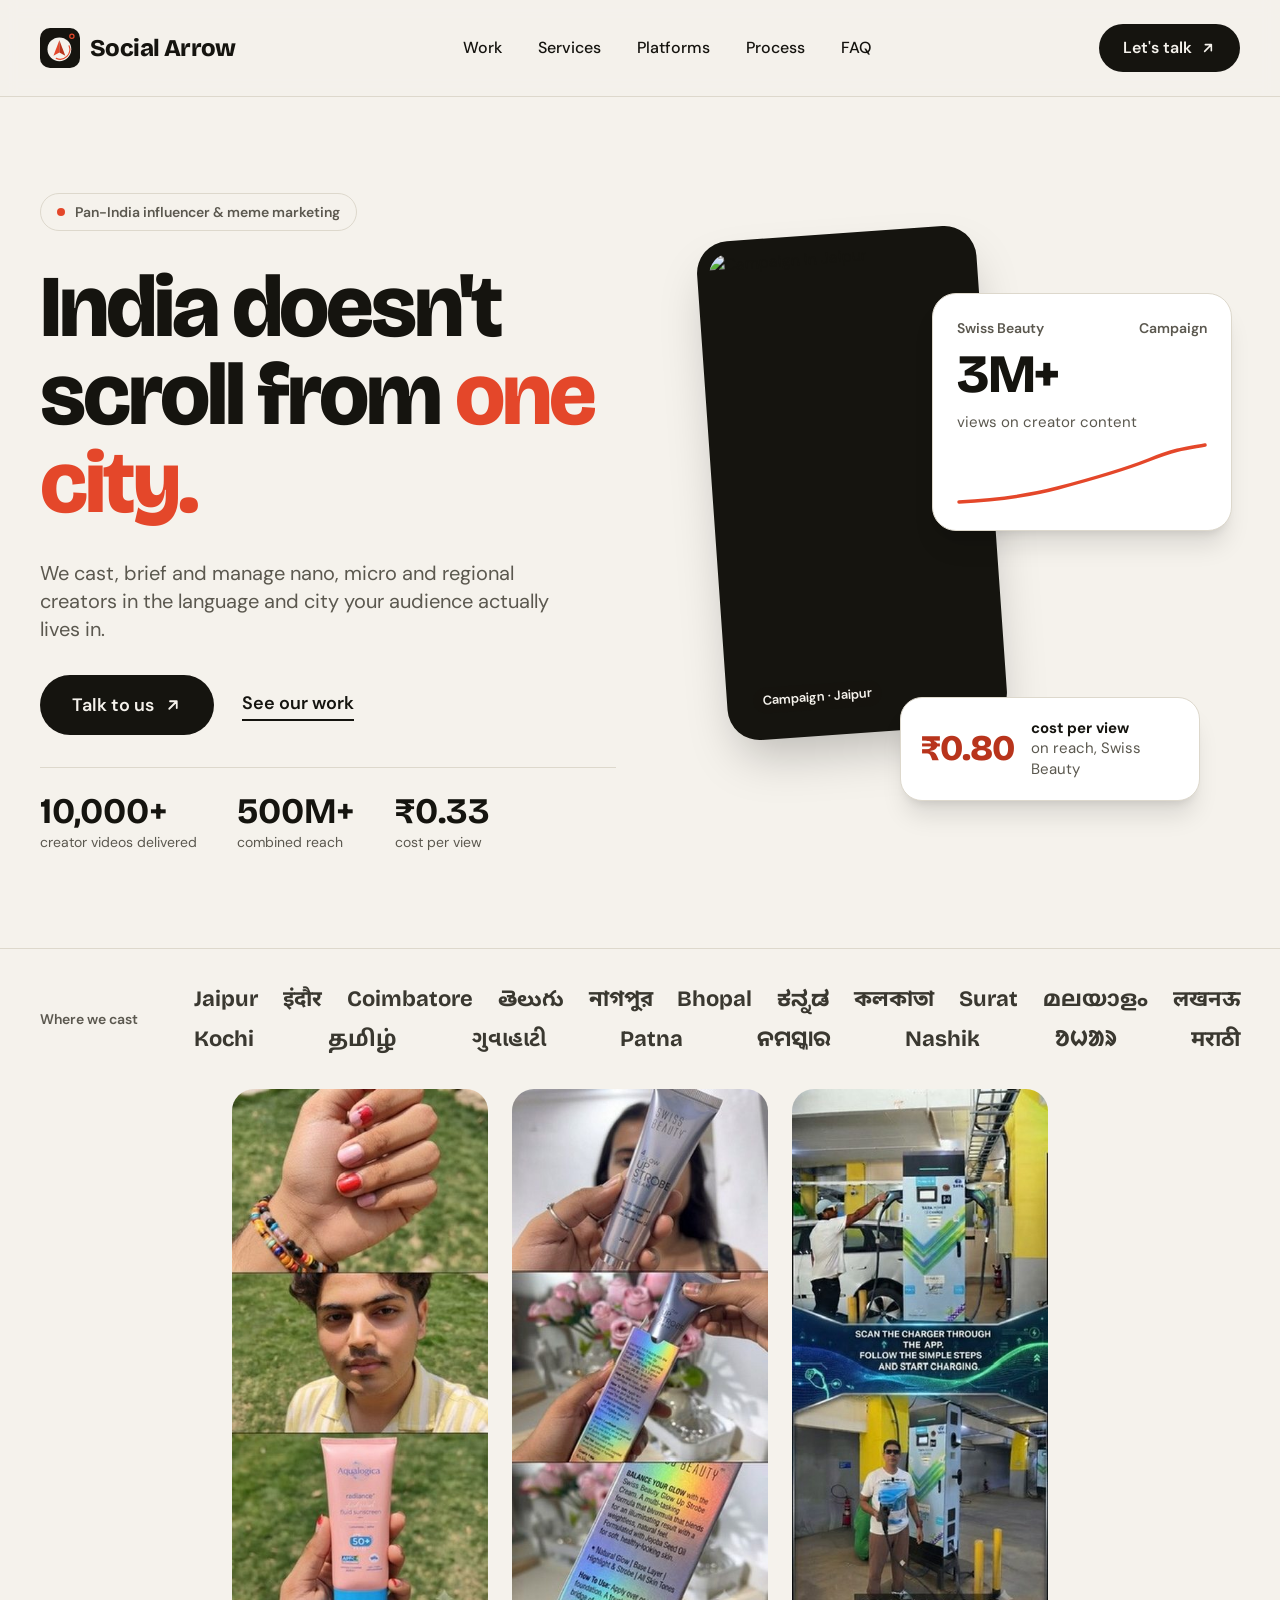
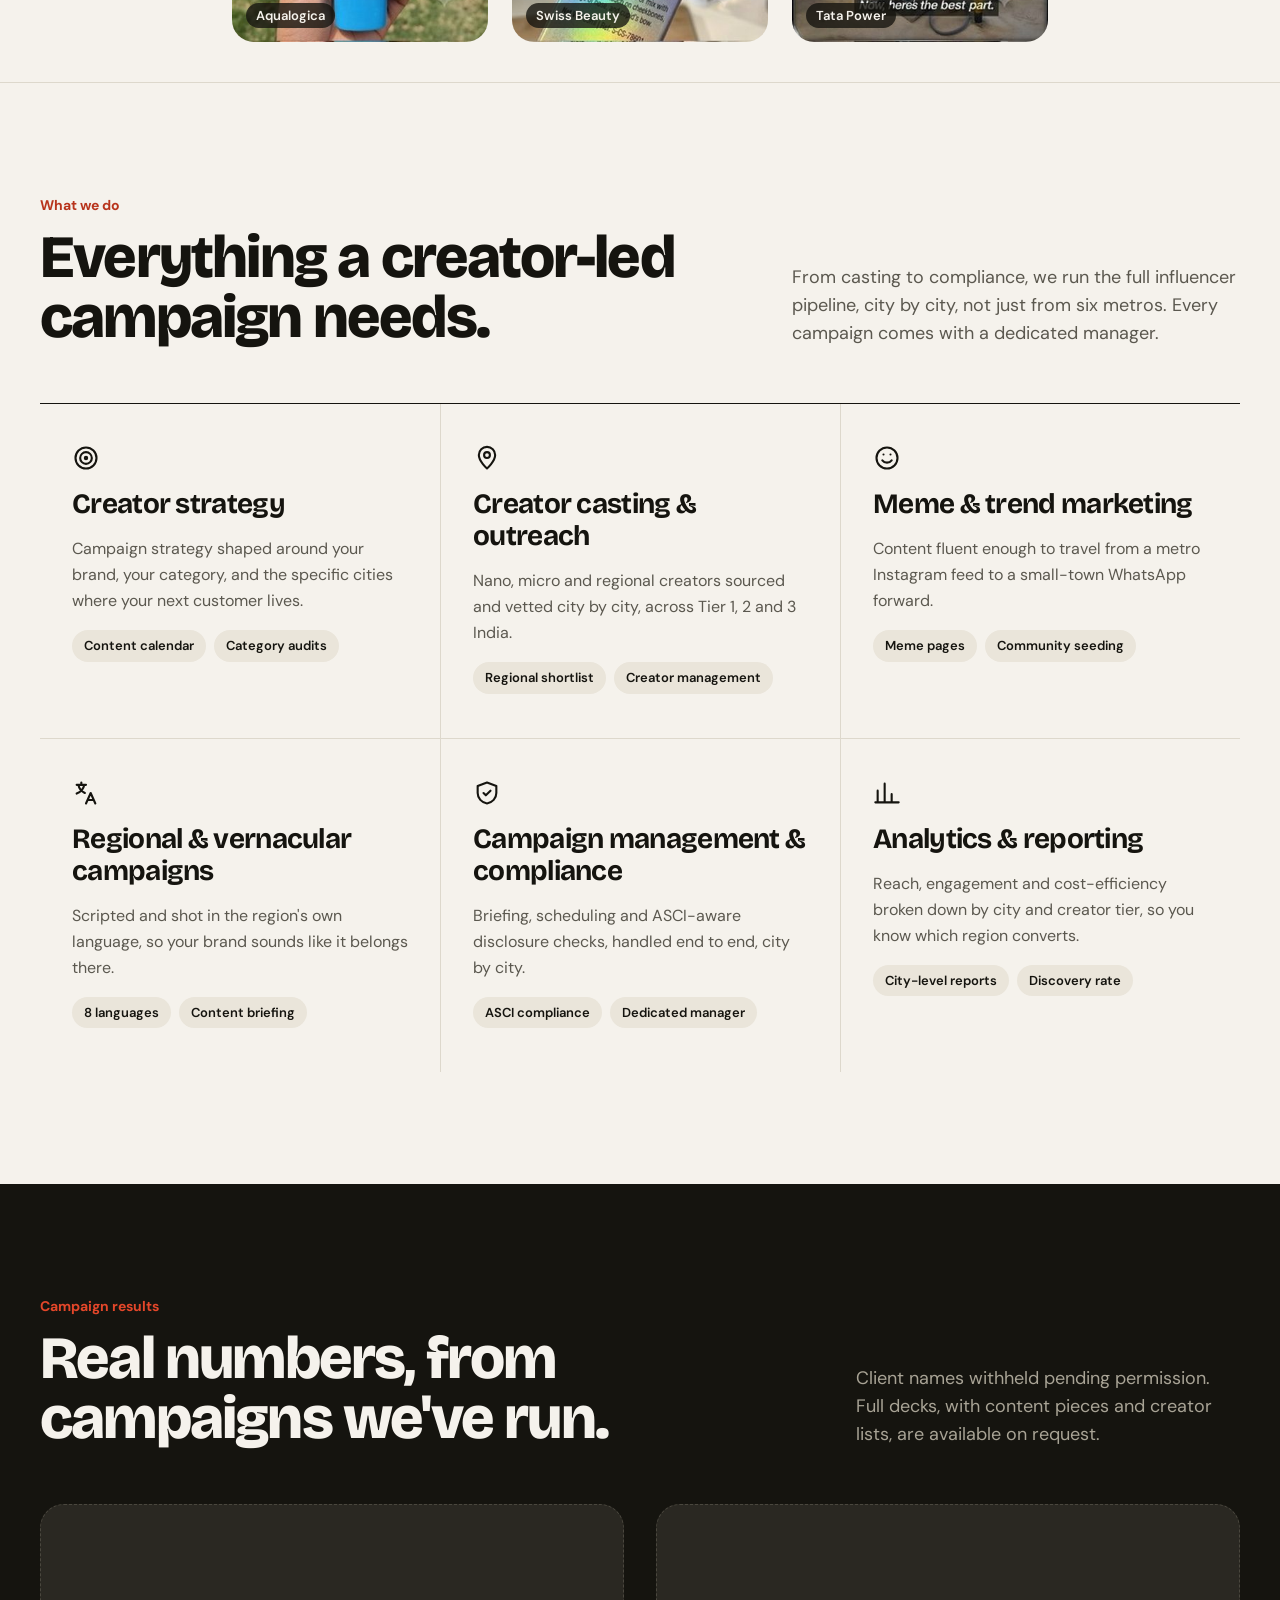
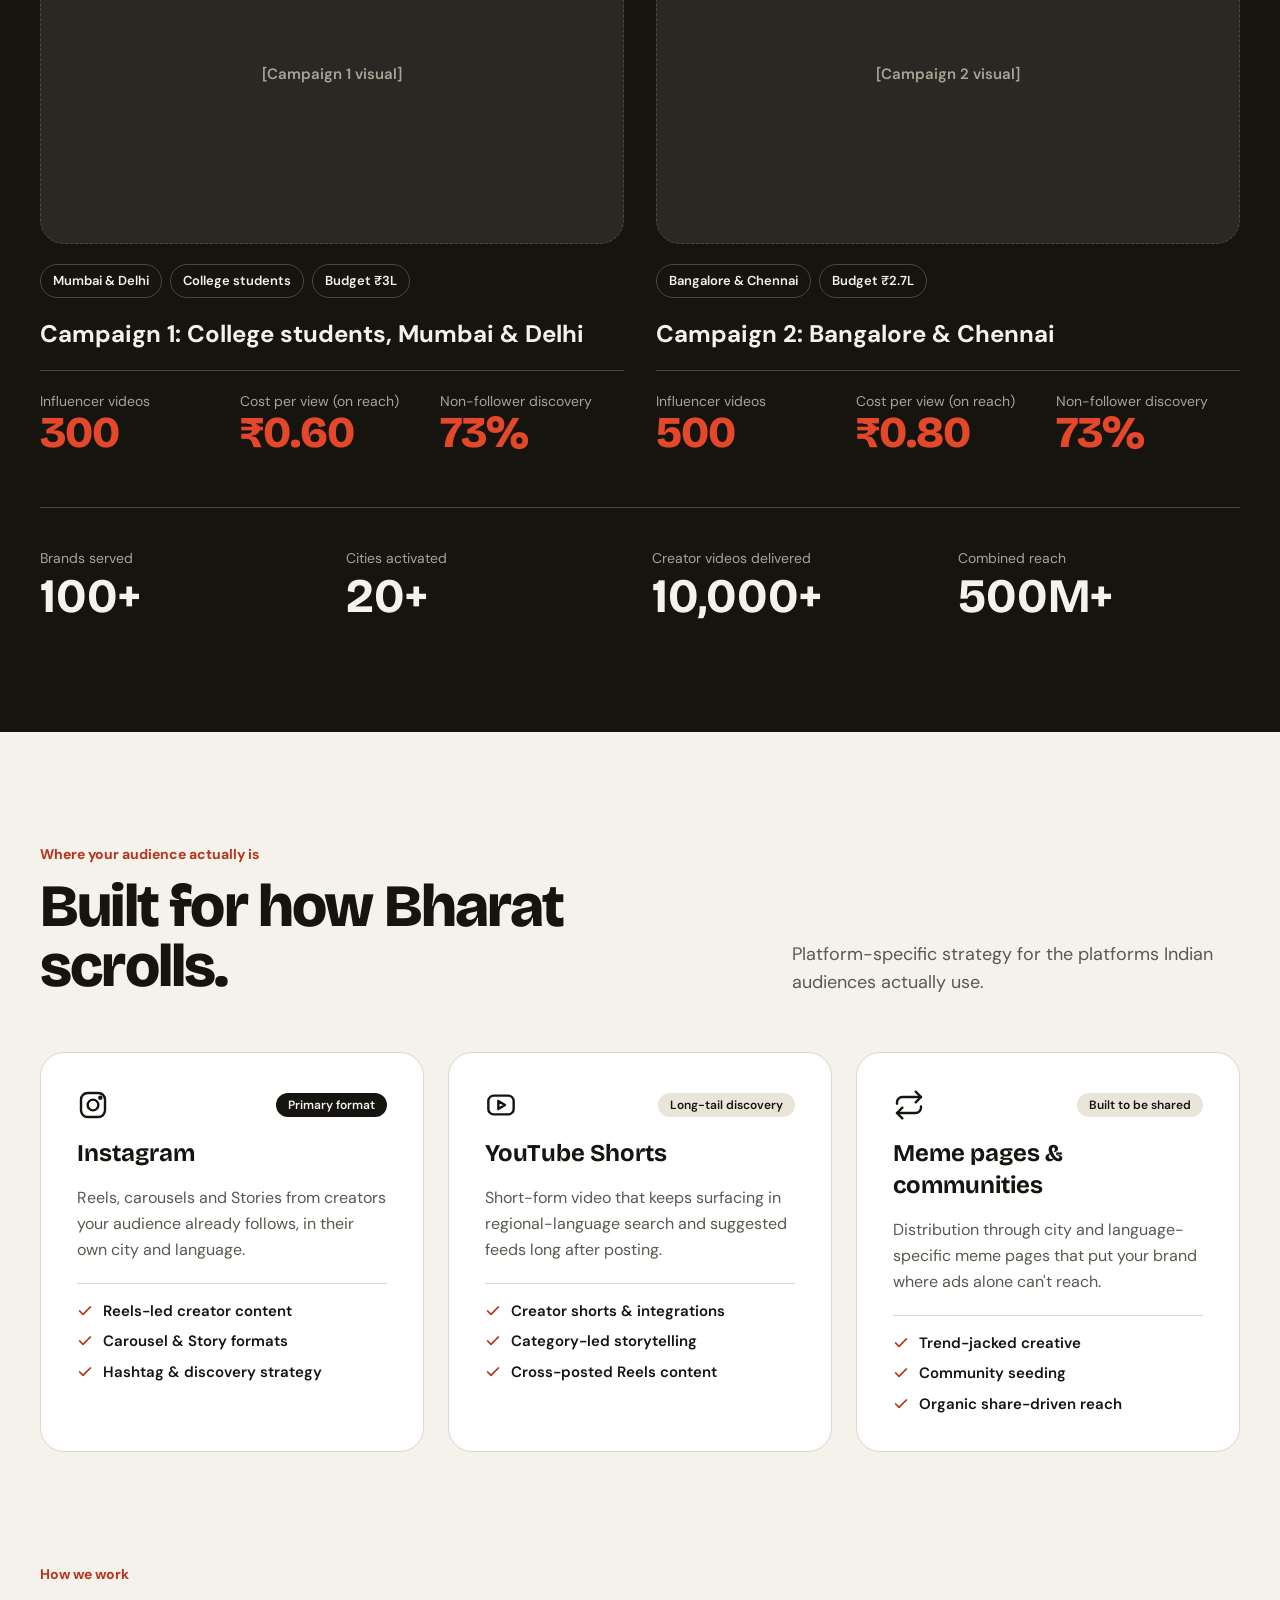
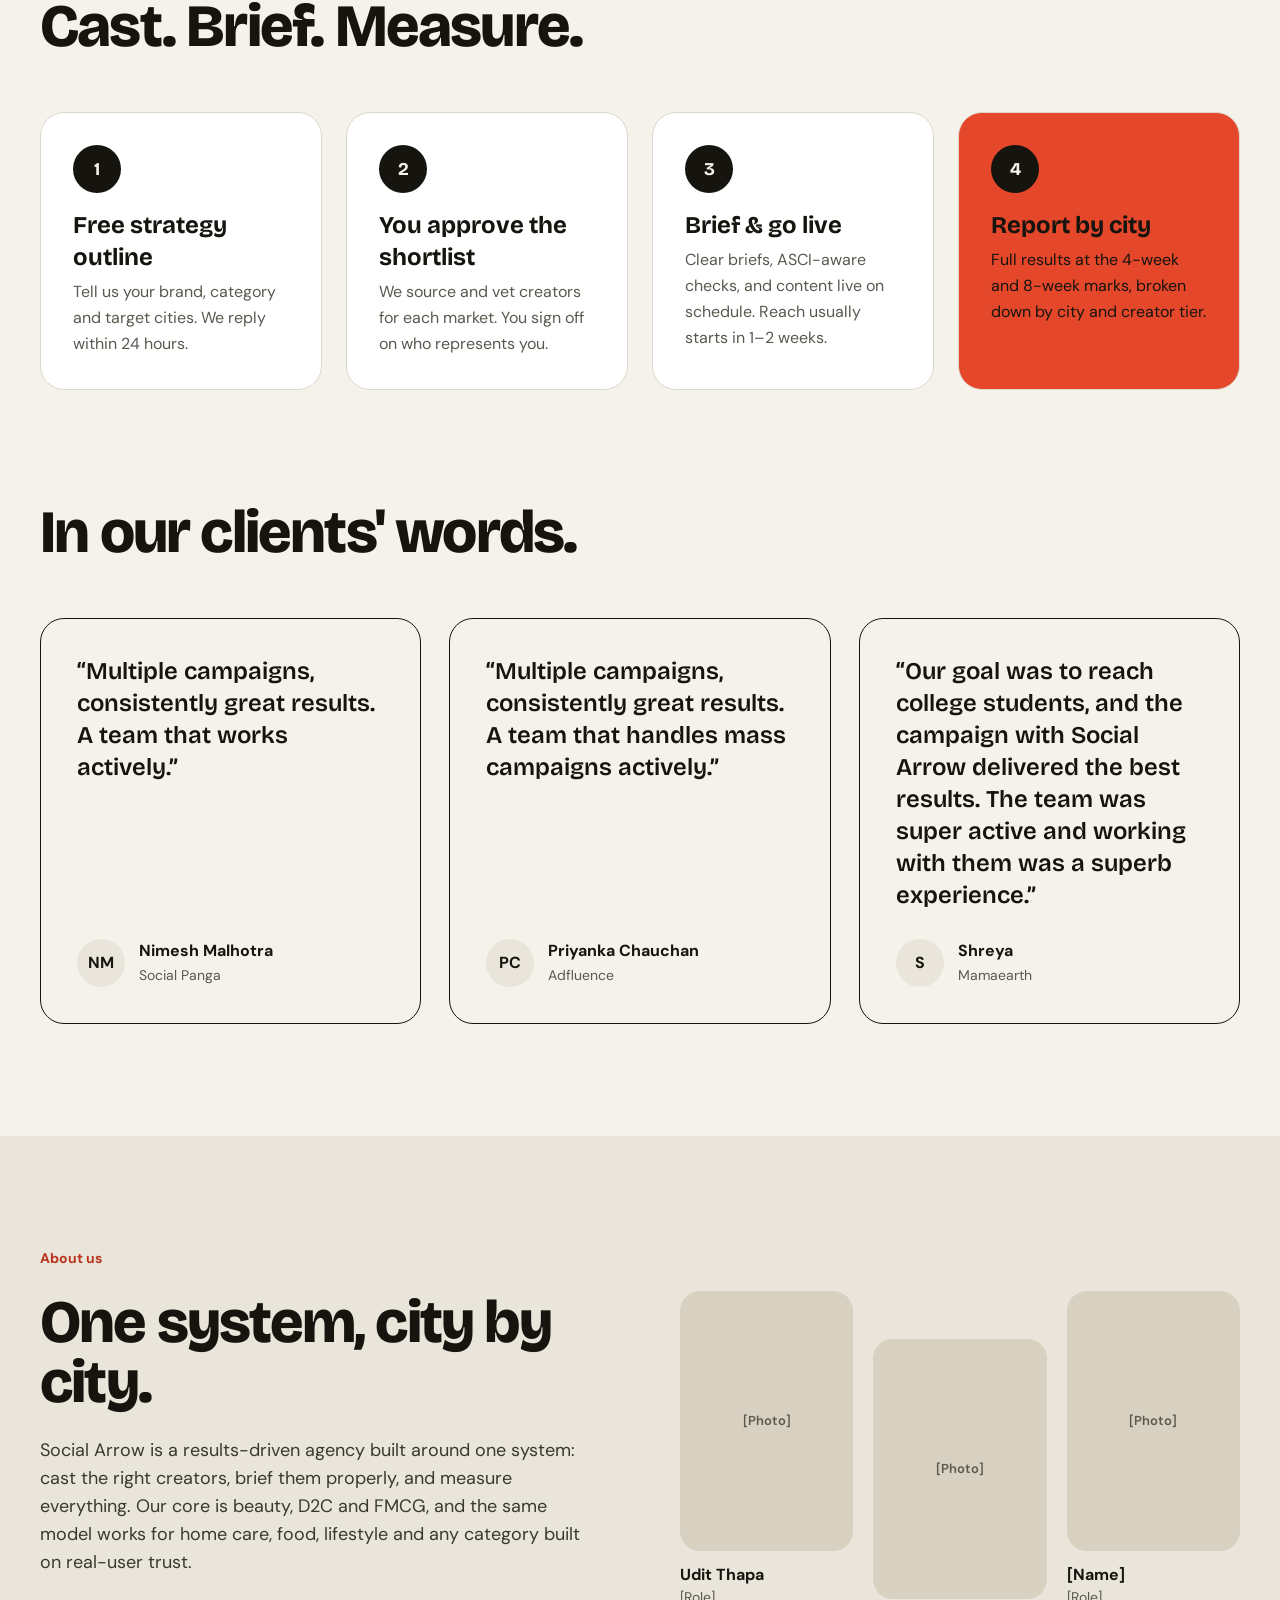
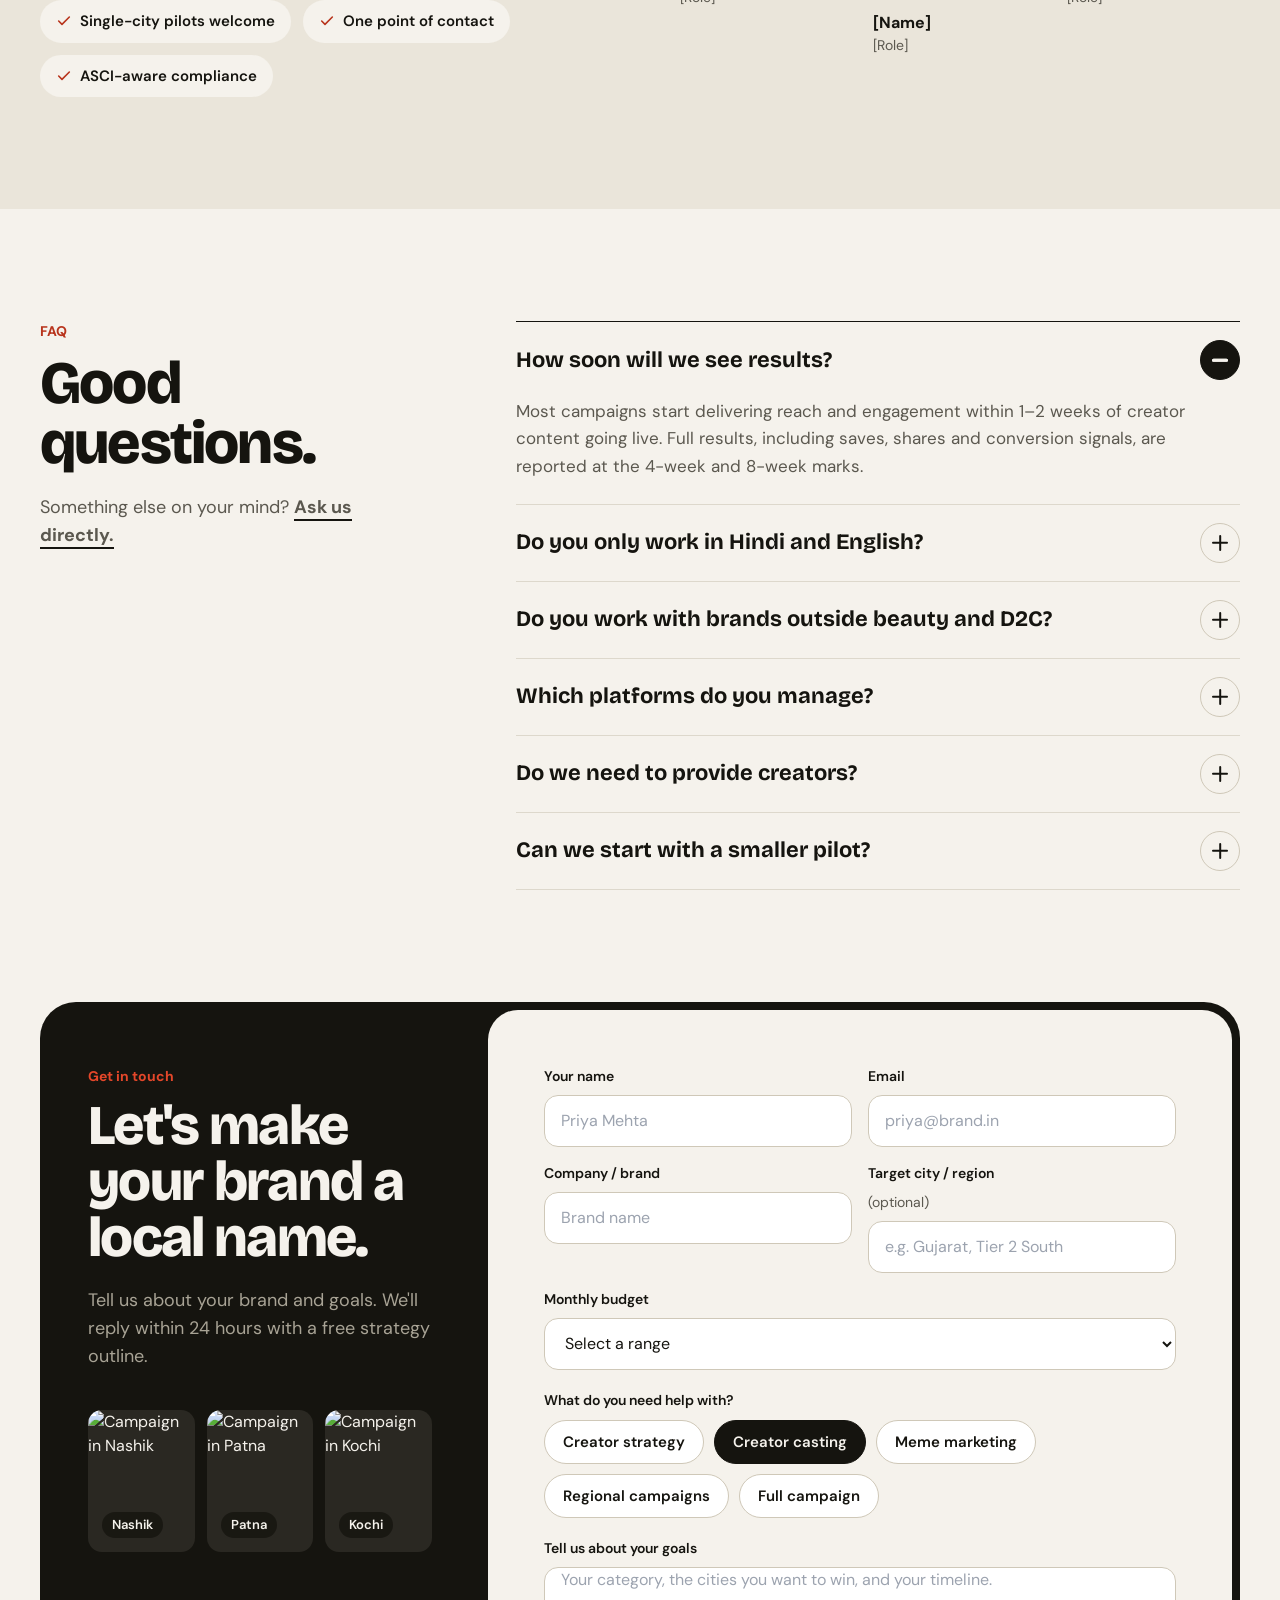
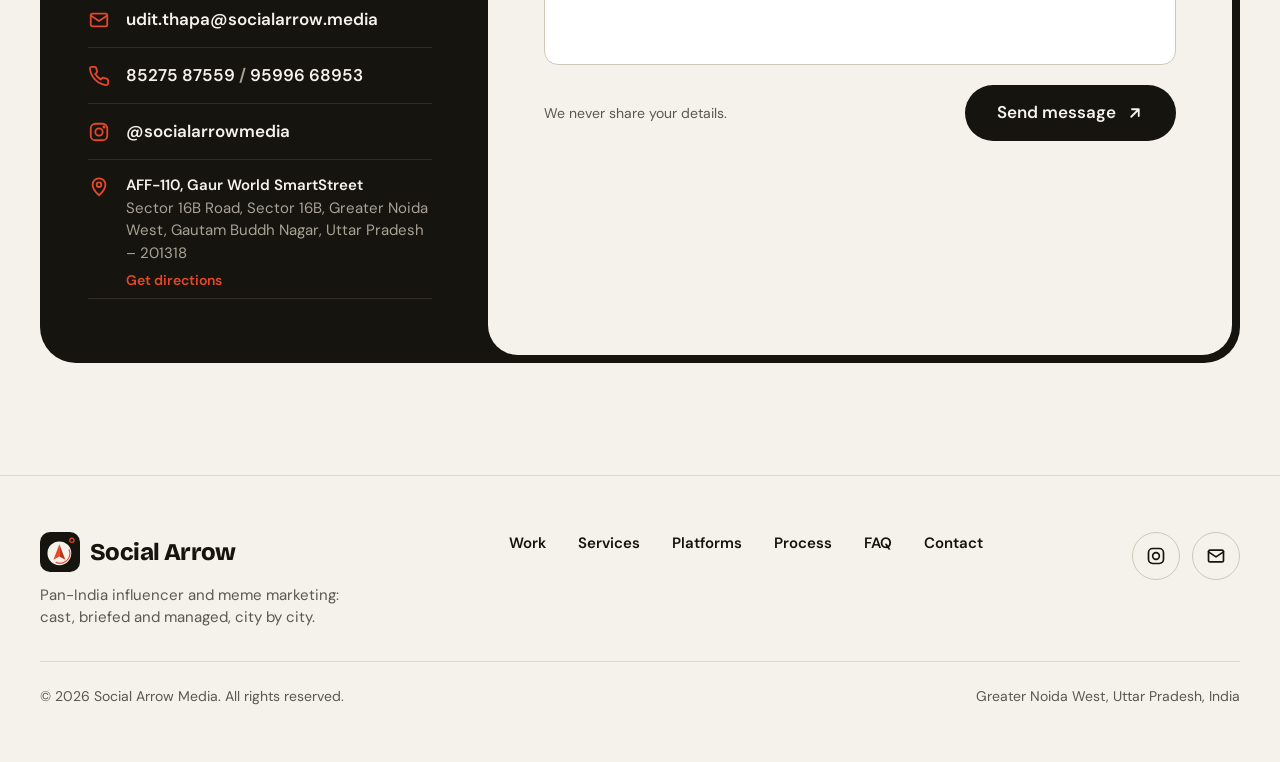
==== commit dfcf0def: "Add files via upload" ====
--- a/index.html
+++ b/index.html
@@ -175,26 +175,21 @@
       </div>
     </section>
 
-    <!-- WHERE WE CAST + LANGUAGES -->
-    <section aria-label="Where we cast and languages we create in" class="border-y border-line">
-      <div class="mx-auto flex max-w-7xl flex-col gap-4 px-5 pt-7 md:px-10 lg:flex-row lg:items-center lg:gap-14 lg:pt-9">
-        <div class="shrink-0 text-sm font-semibold text-muted lg:w-40">Where we cast</div>
+    <!-- WHERE WE CAST -->
+    <section aria-label="Where we cast" class="border-y border-line">
+      <div class="mx-auto flex max-w-7xl flex-col gap-4 px-5 py-7 md:px-10 lg:flex-row lg:items-center lg:gap-14 lg:py-9">
+        <div class="shrink-0 text-sm font-semibold text-muted">Where we cast</div>
         <ul class="flex flex-grow flex-wrap items-center gap-x-6 gap-y-3 font-display text-lg font-bold text-[#3A3830] lg:justify-between lg:text-[22px]">
-          <li>Jaipur</li><li lang="hi">इंदौर</li><li>Coimbatore</li><li lang="bn">নাগপুর</li><li>Bhopal</li><li lang="bn">কলকাতা</li>
-          <li>Surat</li><li lang="hi">लखनऊ</li><li>Kochi</li><li lang="gu">ગુવાહાટી</li><li>Patna</li><li>Nashik</li>
+          <li>Jaipur</li><li lang="hi">इंदौर</li><li>Coimbatore</li><li lang="te">తెలుగు</li><li lang="bn">নাগপুর</li><li>Bhopal</li><li lang="kn">ಕನ್ನಡ</li><li lang="bn">কলকাতা</li>
+          <li>Surat</li><li lang="ml">മലയാളം</li><li lang="hi">लखनऊ</li><li>Kochi</li><li lang="ta">தமிழ்</li><li lang="gu">ગુવાહાટી</li><li>Patna</li><li lang="or">ନମସ୍କାର</li>
+          <li>Nashik</li><li lang="sat">ᱚᱦᱟᱨ</li><li lang="mr">मराठी</li>
         </ul>
       </div>
-      <div class="mx-auto mt-5 flex max-w-7xl flex-col gap-4 border-t border-line px-5 pb-7 pt-5 md:px-10 lg:flex-row lg:items-center lg:gap-14 lg:pb-9">
-        <div class="shrink-0 text-sm font-semibold text-muted lg:w-40">Languages we create in</div>
-        <ul class="flex flex-grow flex-wrap items-center gap-x-6 gap-y-3 font-display text-lg font-bold text-[#3A3830] lg:justify-between lg:text-[22px]">
-          <li lang="te">తెలుగు</li><li lang="kn">ಕನ್ನಡ</li><li lang="ml">മലയാളം</li><li lang="ta">தமிழ்</li><li lang="or">ନମସ୍କାର</li><li lang="sat">ᱚᱦᱟᱨ</li><li lang="mr">मराठी</li>
-        </ul>
-      </div>
-      <!-- Swap each src for real campaign photos, e.g. assets/images/indore.jpg -->
-      <div class="mx-auto grid max-w-7xl grid-cols-3 gap-3 px-5 pb-8 md:px-10 lg:gap-6 lg:pb-10">
-        <figure class="city-photo"><img src="https://picsum.photos/seed/indore/400/500" alt="Campaign in Indore" loading="lazy"><figcaption class="photo-caption">Campaign · Indore</figcaption></figure>
-        <figure class="city-photo"><img src="https://picsum.photos/seed/coimbatore/400/500" alt="Campaign in Coimbatore" loading="lazy"><figcaption class="photo-caption">Campaign · Coimbatore</figcaption></figure>
-        <figure class="city-photo"><img src="https://picsum.photos/seed/guwahati/400/500" alt="Campaign in Guwahati" loading="lazy"><figcaption class="photo-caption">Campaign · Guwahati</figcaption></figure>
+      <!-- Creator content from our campaigns (files in assets/images/) -->
+      <div class="mx-auto grid max-w-4xl grid-cols-3 gap-3 px-5 pb-8 md:px-10 lg:gap-6 lg:pb-10">
+        <figure class="reel-photo"><img src="assets/images/campaign-aqualogica.jpg" alt="Creator video for Aqualogica sunscreen" width="360" height="778" loading="lazy"><figcaption class="photo-caption">Aqualogica</figcaption></figure>
+        <figure class="reel-photo"><img src="assets/images/campaign-swiss-beauty.jpg" alt="Creator video for Swiss Beauty Glow Up Strobe Cream" width="360" height="778" loading="lazy"><figcaption class="photo-caption">Swiss Beauty</figcaption></figure>
+        <figure class="reel-photo"><img src="assets/images/campaign-tata-power.jpg" alt="Creator video for Tata Power EZ Charge" width="360" height="778" loading="lazy"><figcaption class="photo-caption">Tata Power</figcaption></figure>
       </div>
     </section>
 
--- a/styles.css
+++ b/styles.css
@@ -314,3 +314,15 @@
 }
 .contact-row--address address { min-width: 0; overflow-wrap: anywhere; }
 .contact-row--address:hover .text-accent { text-decoration: underline; }
+
+/* Creator-content photos: tall reel format, shown uncropped */
+.reel-photo {
+  position: relative;
+  margin: 0;
+  overflow: hidden;
+  border-radius: 16px;
+  aspect-ratio: 360 / 778;
+  background: var(--stone);
+}
+.reel-photo img { width: 100%; height: 100%; object-fit: cover; display: block; }
+@media (min-width: 1024px) { .reel-photo { border-radius: 22px; } }
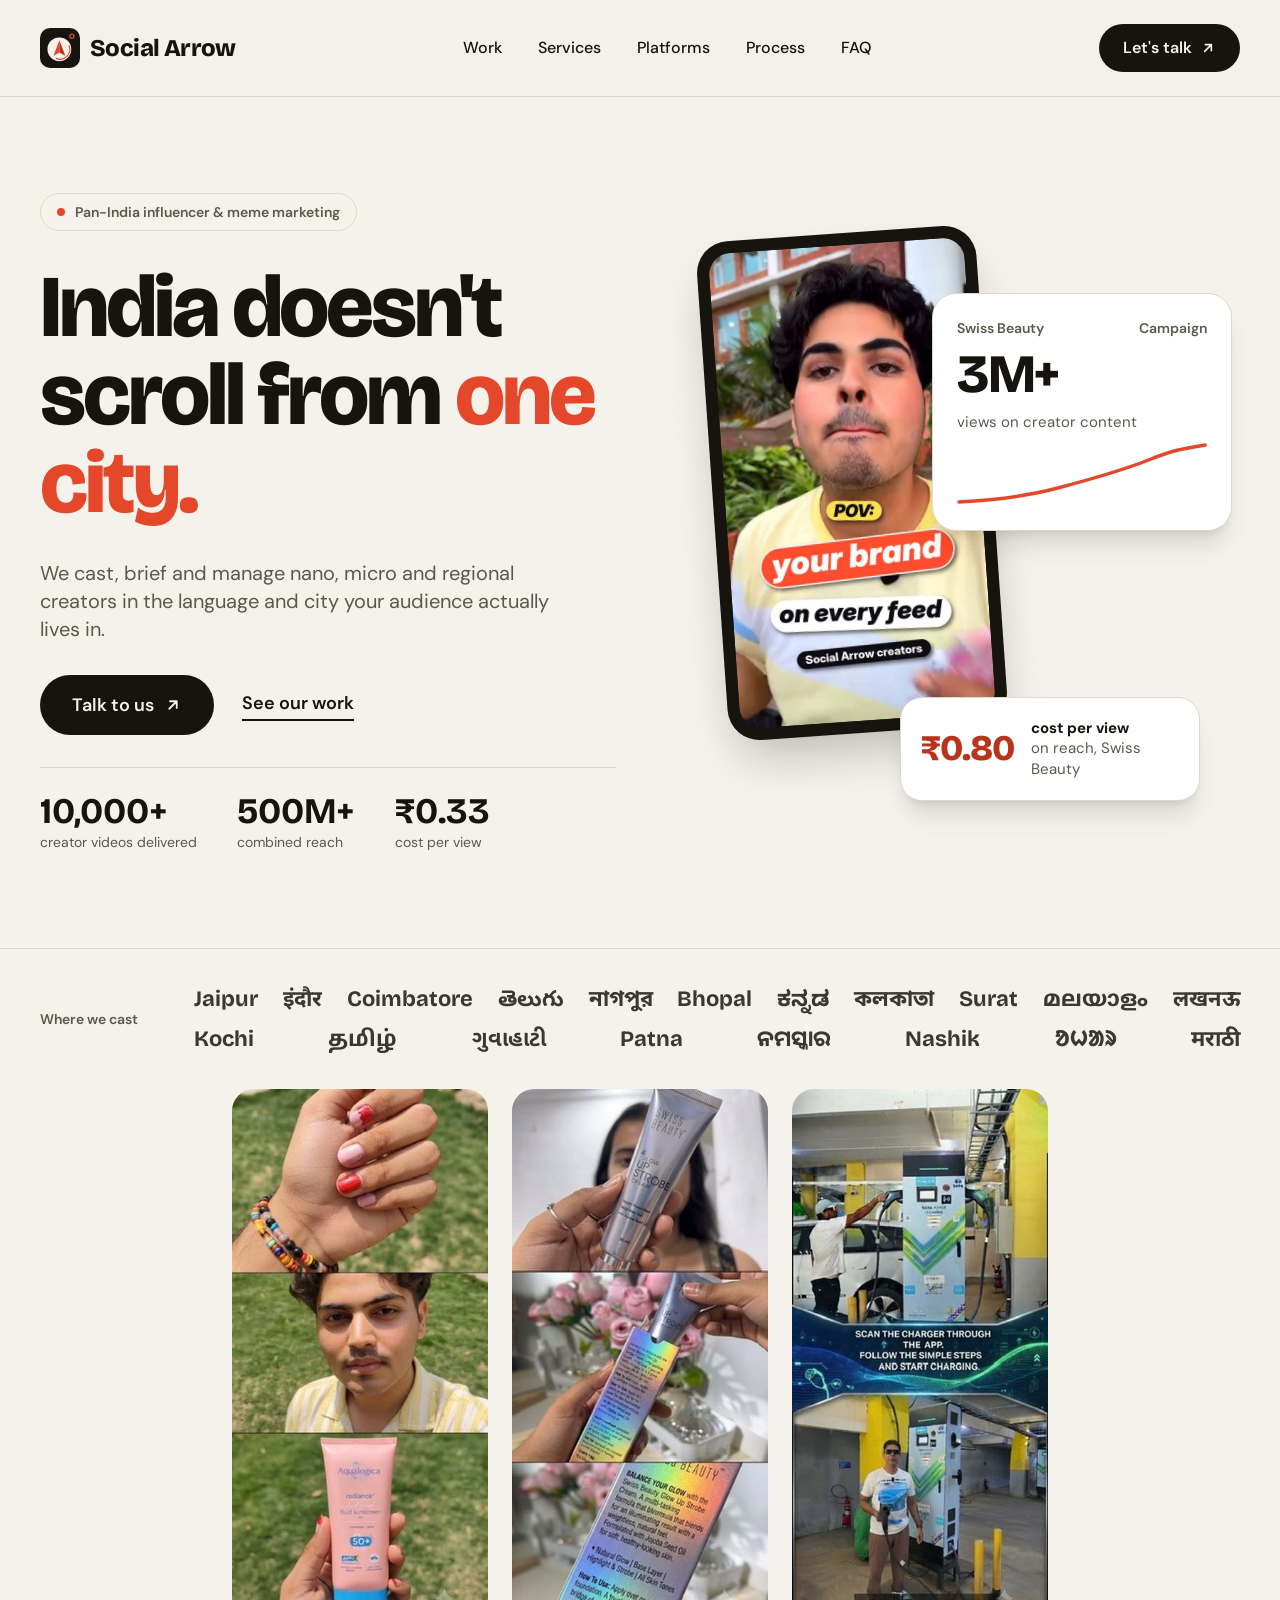
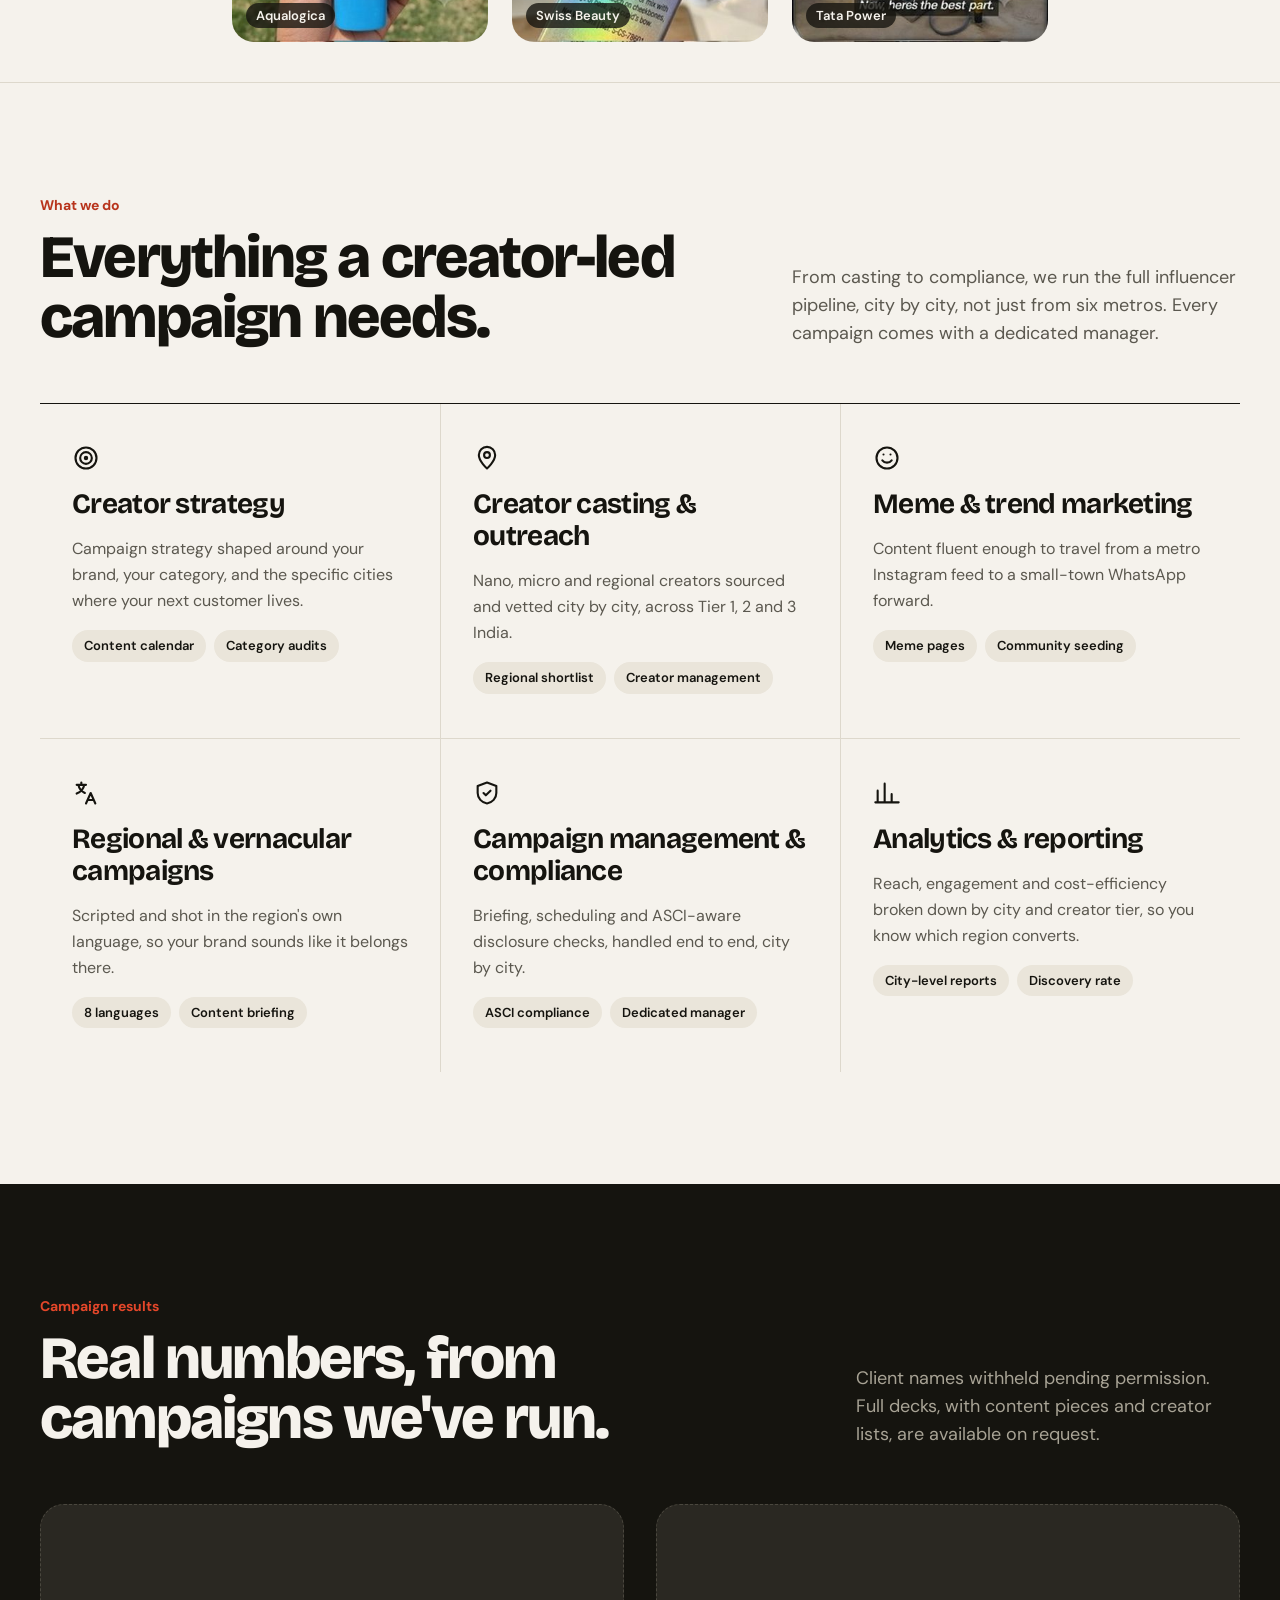
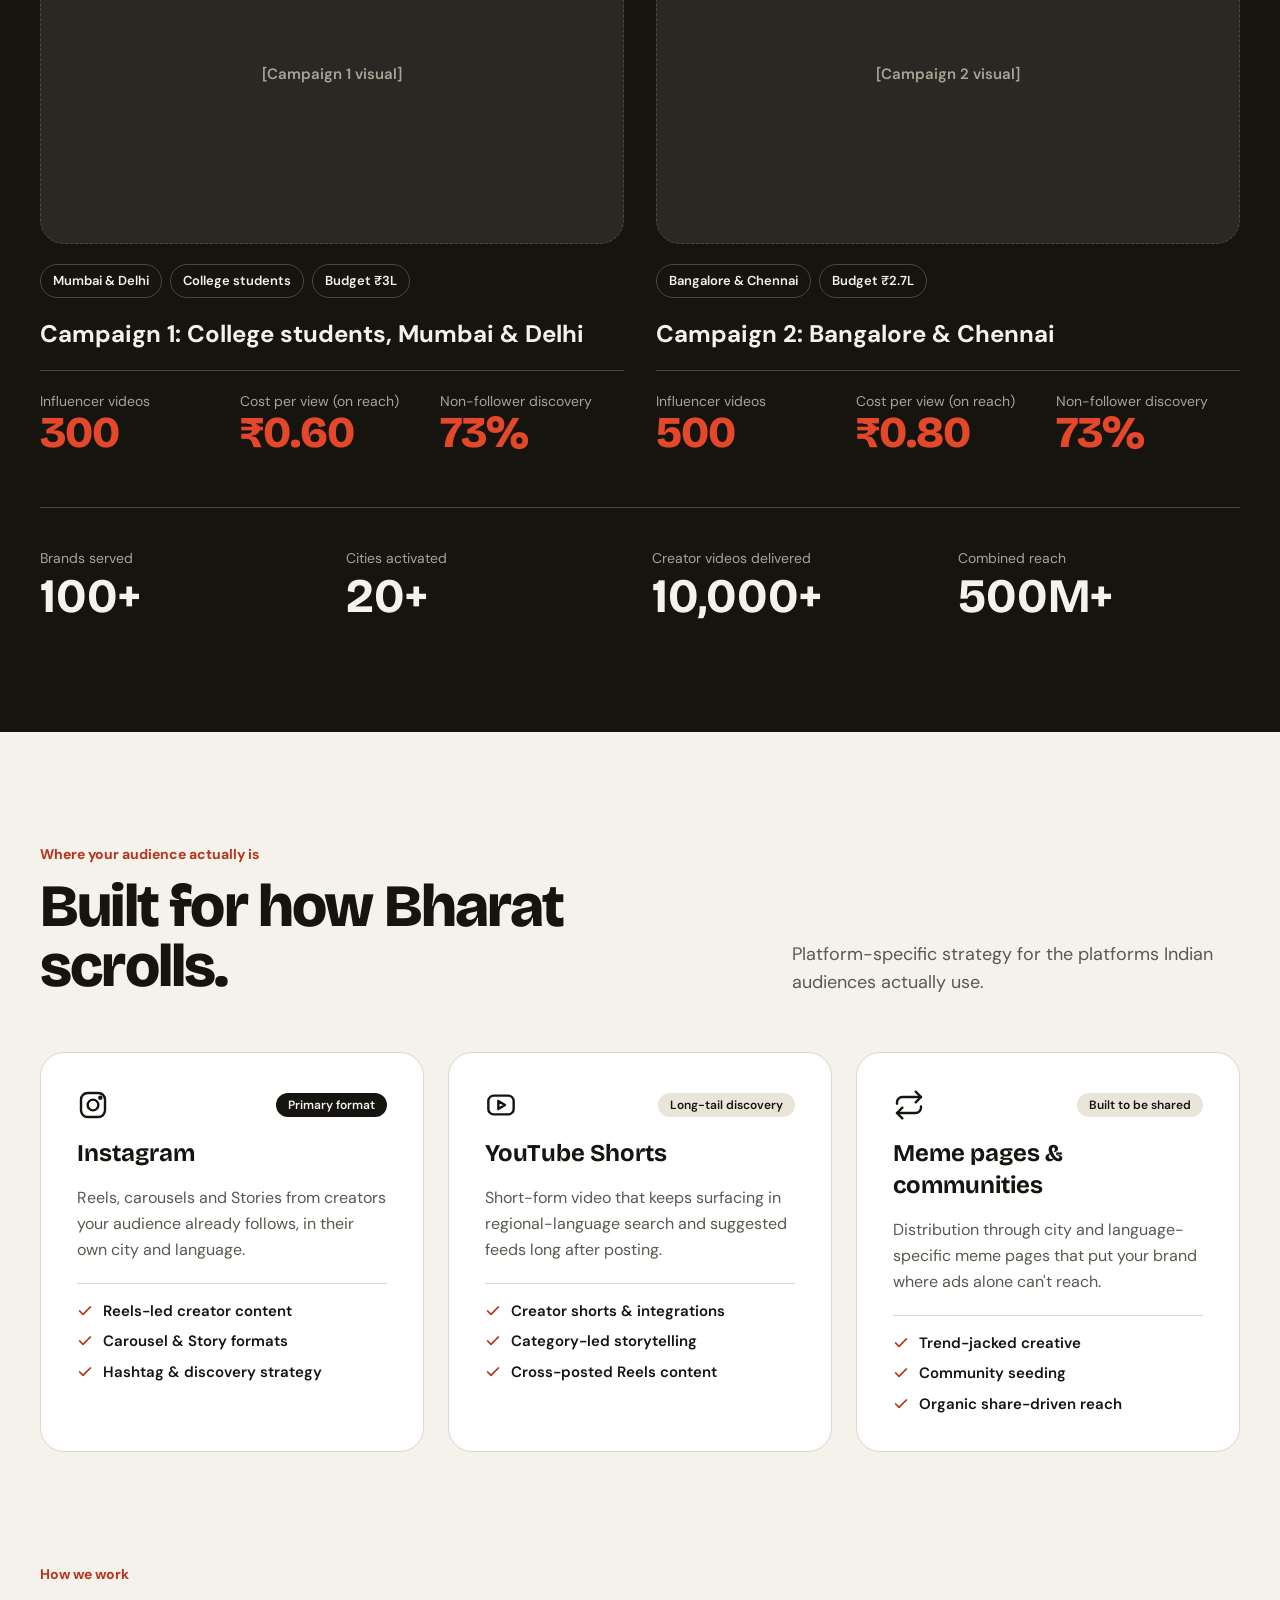
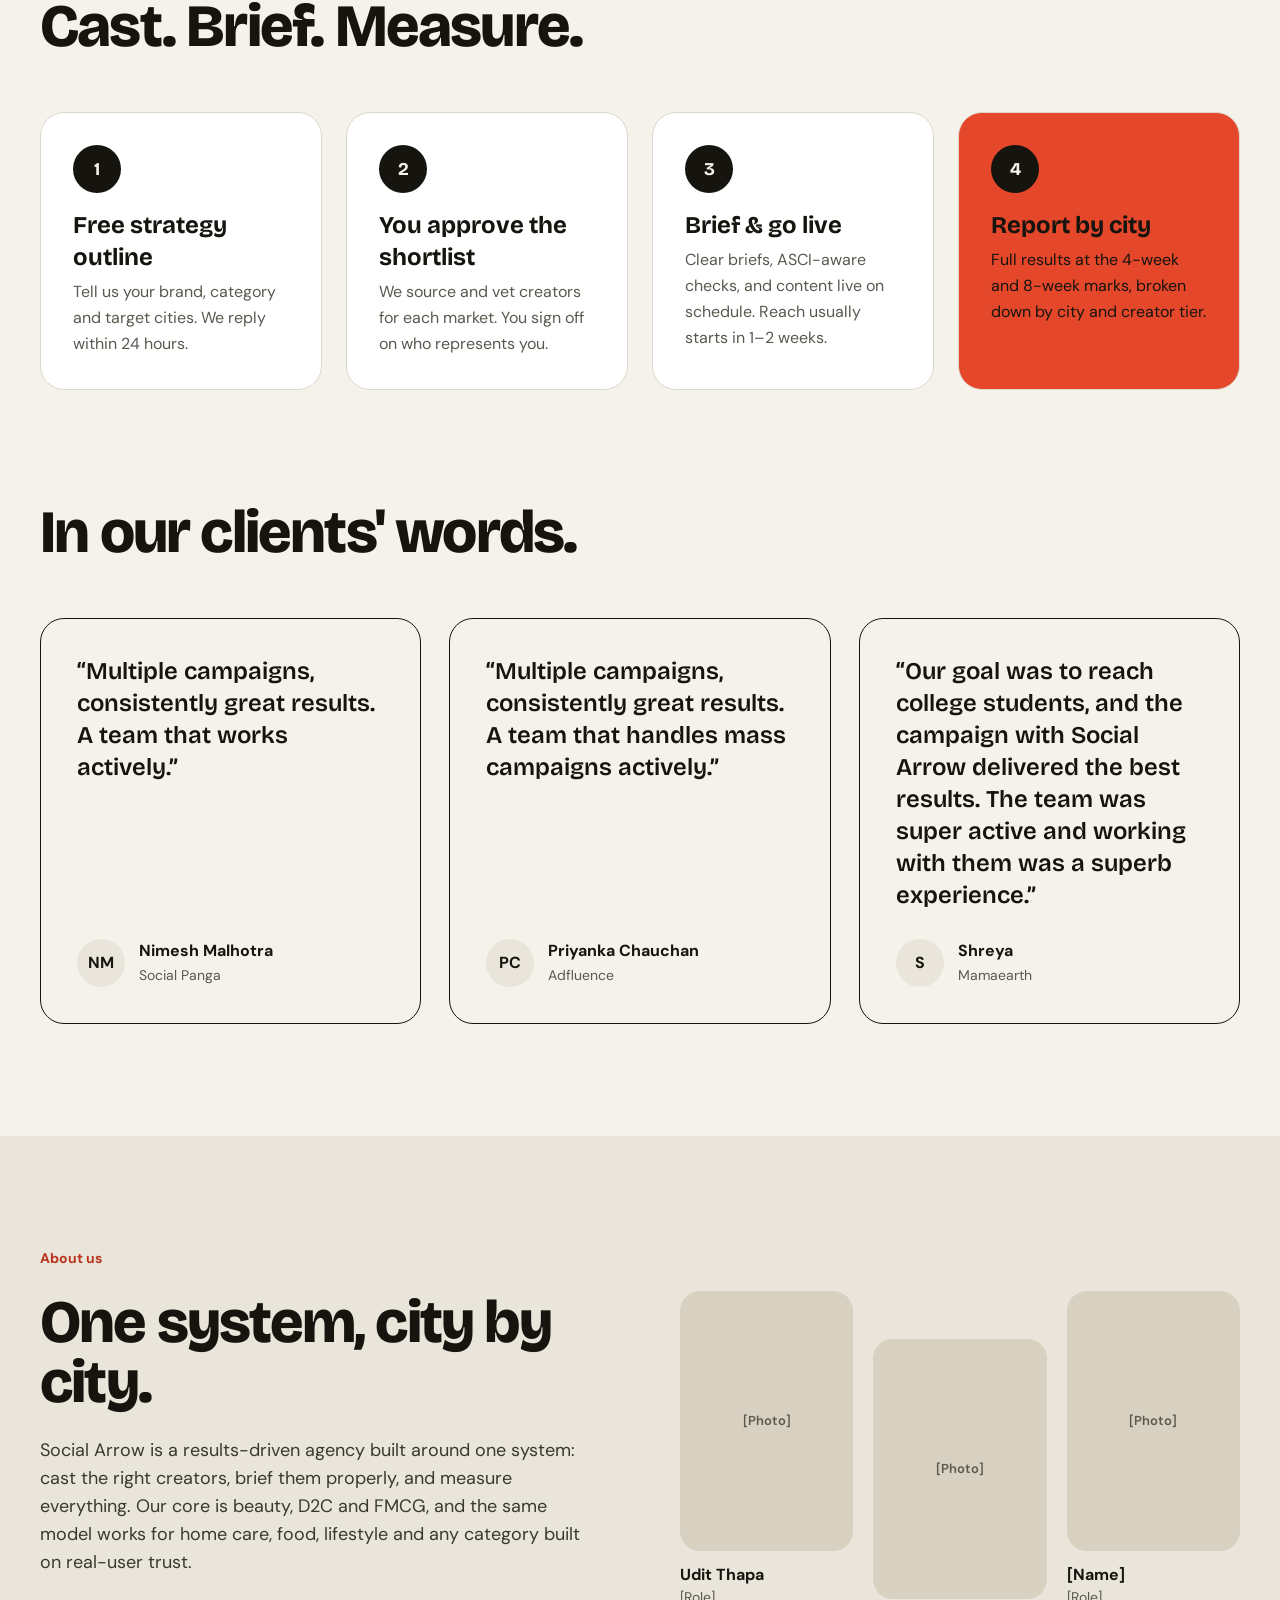
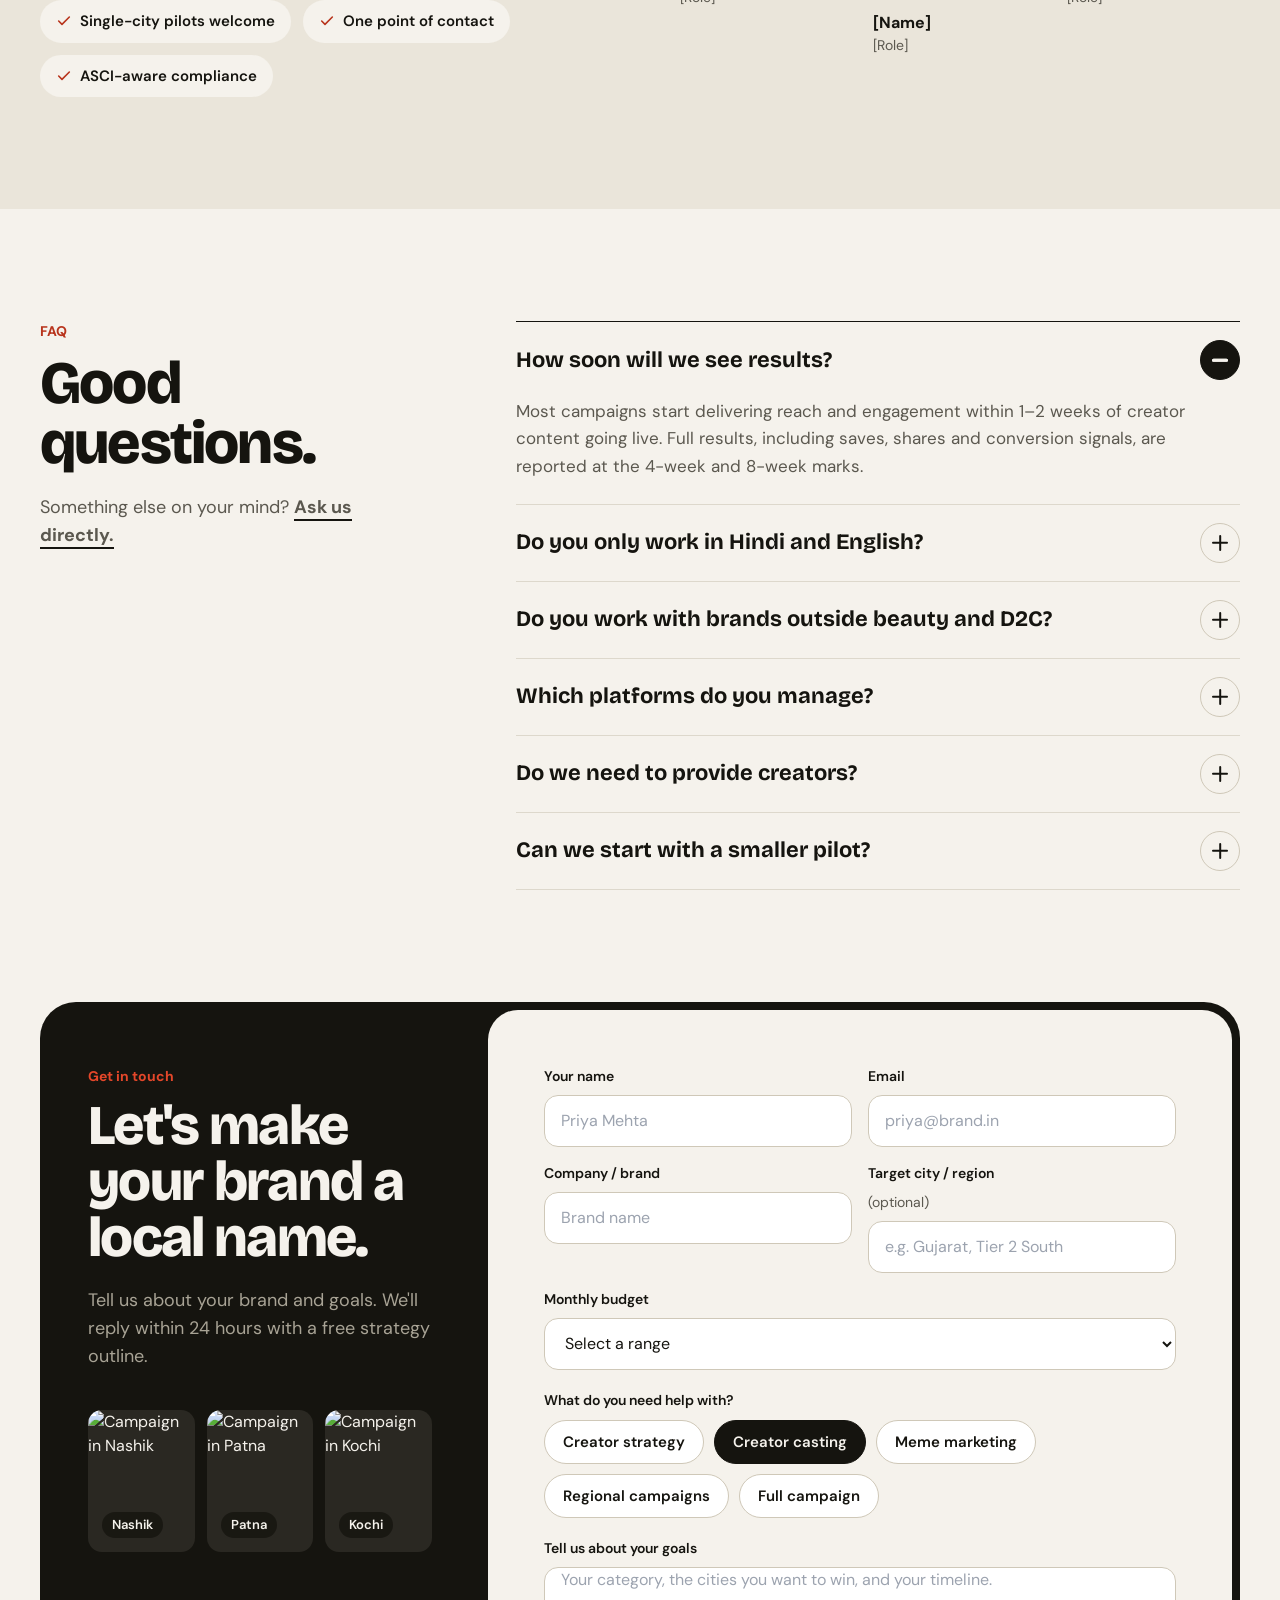
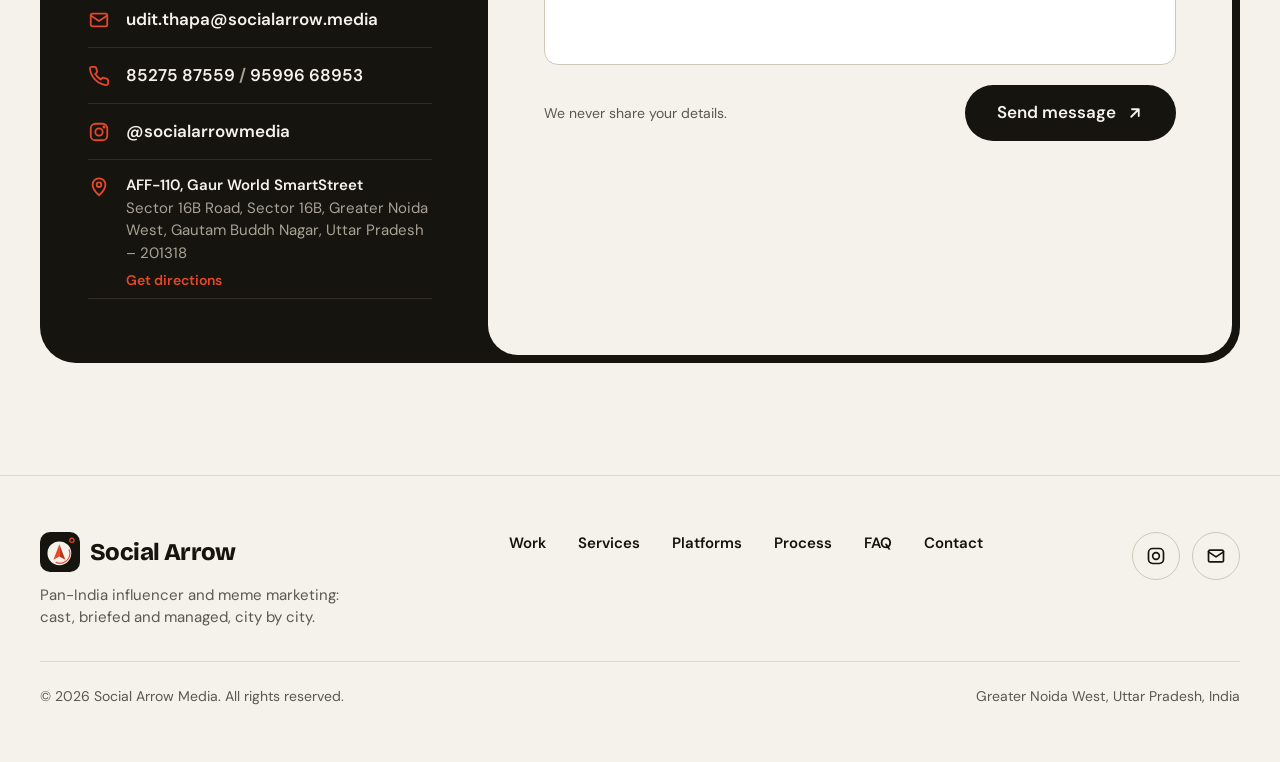
==== commit 8a01bfa8: "Add files via upload" ====
--- a/index.html
+++ b/index.html
@@ -154,11 +154,10 @@
       <!-- Hero collage -->
       <div class="relative mx-auto h-[340px] w-full max-w-[400px] sm:h-[520px] sm:max-w-[560px] lg:h-[620px]">
         <div class="absolute left-2 top-3 h-[310px] w-[180px] -rotate-[4deg] rounded-[26px] bg-ink p-2.5 shadow-2xl sm:left-10 sm:top-5 sm:h-[500px] sm:w-[280px] sm:rounded-[32px] sm:p-3">
-          <!-- Swap the src for a real campaign photo, e.g. assets/images/jaipur.jpg -->
-          <figure class="relative h-full w-full overflow-hidden rounded-[18px] sm:rounded-[22px]">
-            <img src="https://picsum.photos/seed/jaipur/400/500" alt="Campaign in Jaipur" class="h-full w-full object-cover">
-            <figcaption class="photo-caption">Campaign · Jaipur</figcaption>
-          </figure>
+          <!-- Hero reel: assets/images/hero-reel.mp4 (muted, loops) -->
+          <div class="relative h-full w-full overflow-hidden rounded-[18px] bg-night sm:rounded-[22px]">
+            <video id="hero-reel" class="h-full w-full object-cover" src="assets/images/hero-reel.mp4" poster="assets/images/hero-reel-poster.jpg" autoplay muted loop playsinline preload="metadata" aria-label="Social Arrow creator reel"></video>
+          </div>
         </div>
 
         <div class="absolute right-0 top-14 flex w-[210px] flex-col gap-1.5 rounded-[20px] border border-line bg-white p-4 shadow-xl sm:top-20 sm:w-[300px] sm:gap-2.5 sm:rounded-3xl sm:p-6">
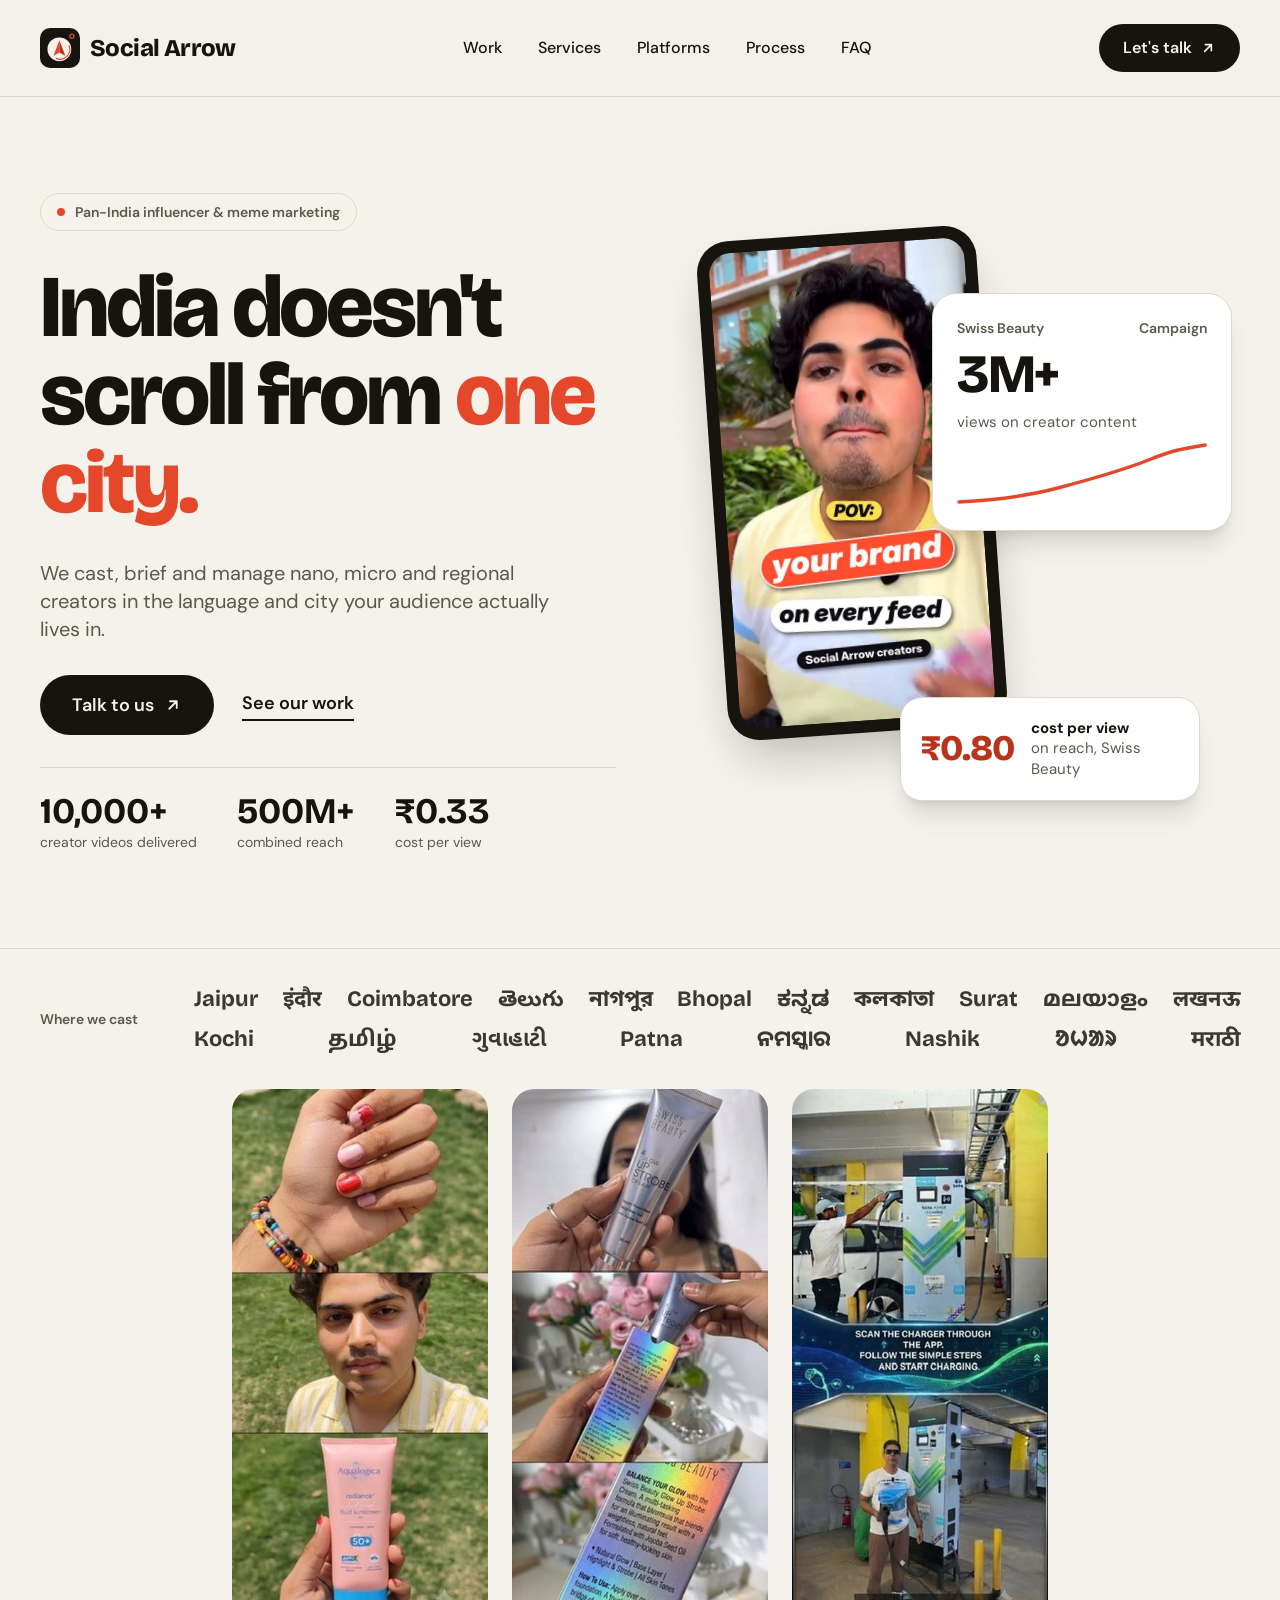
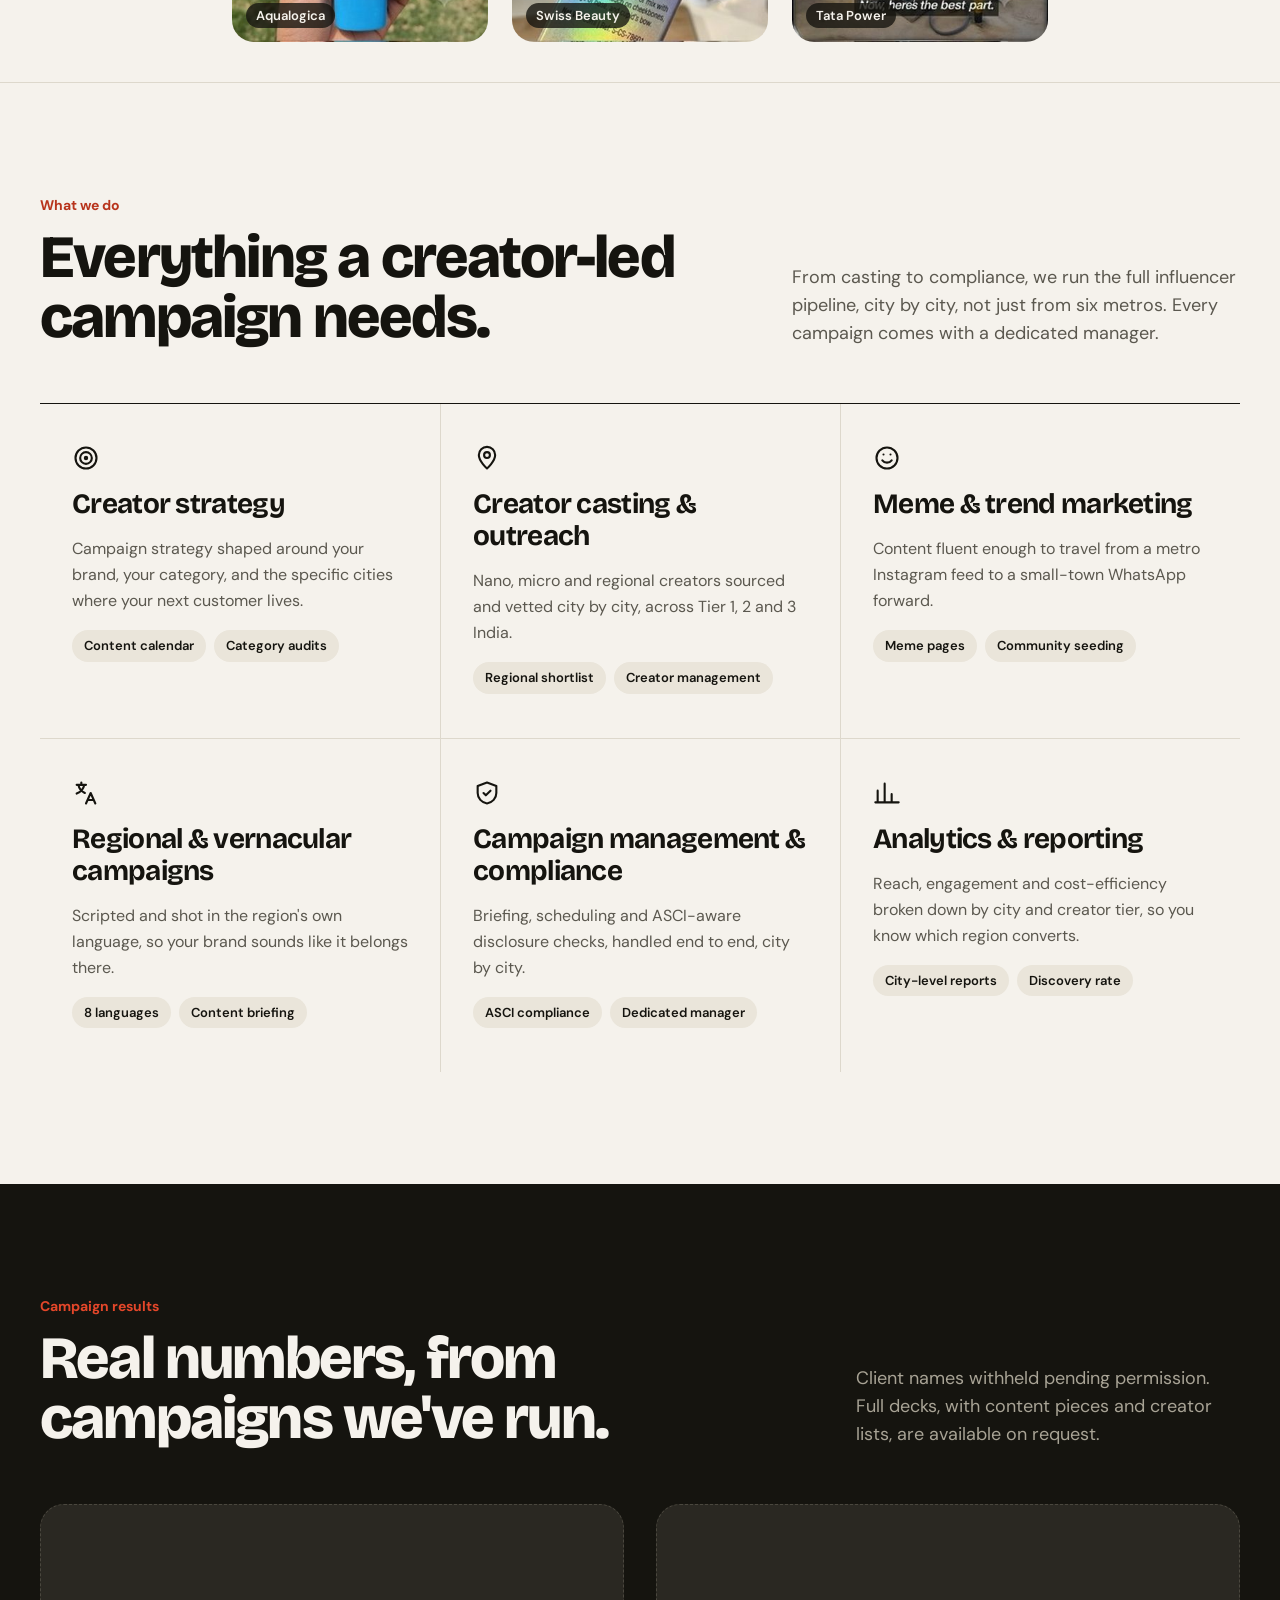
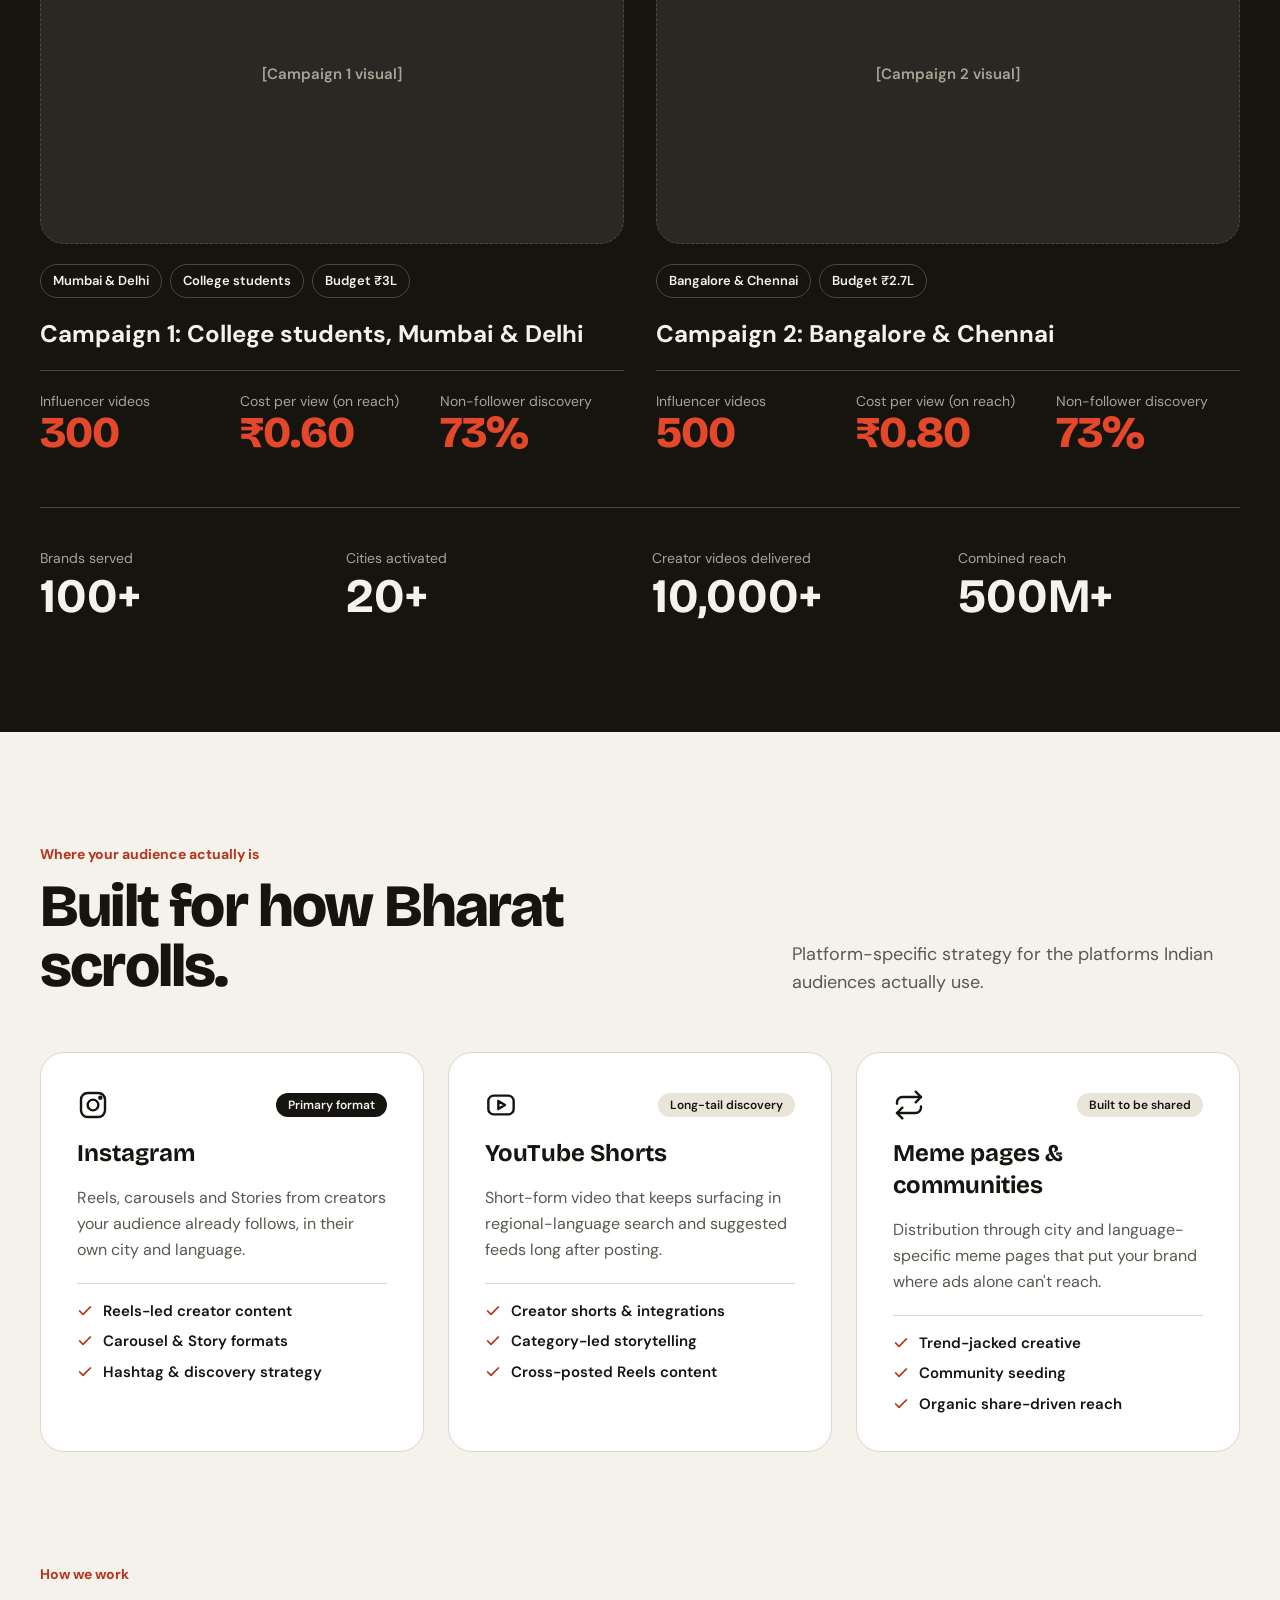
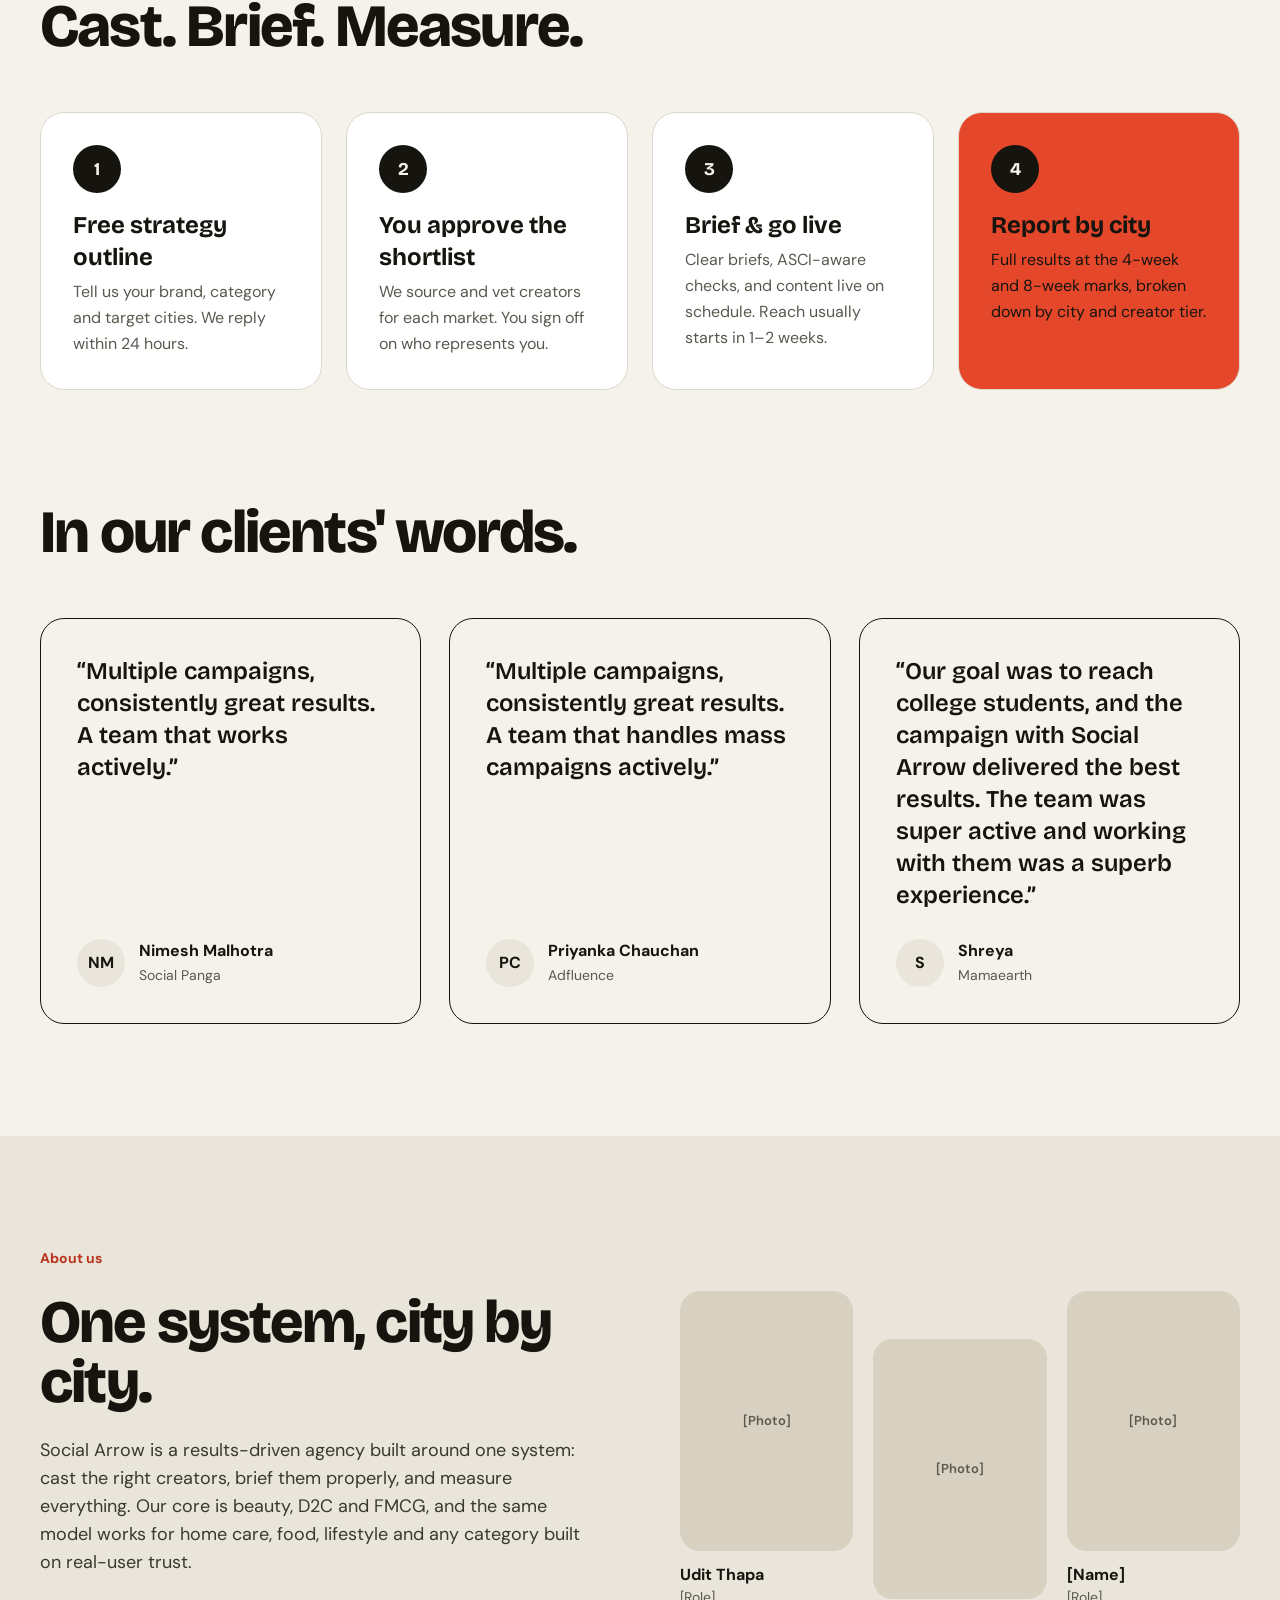
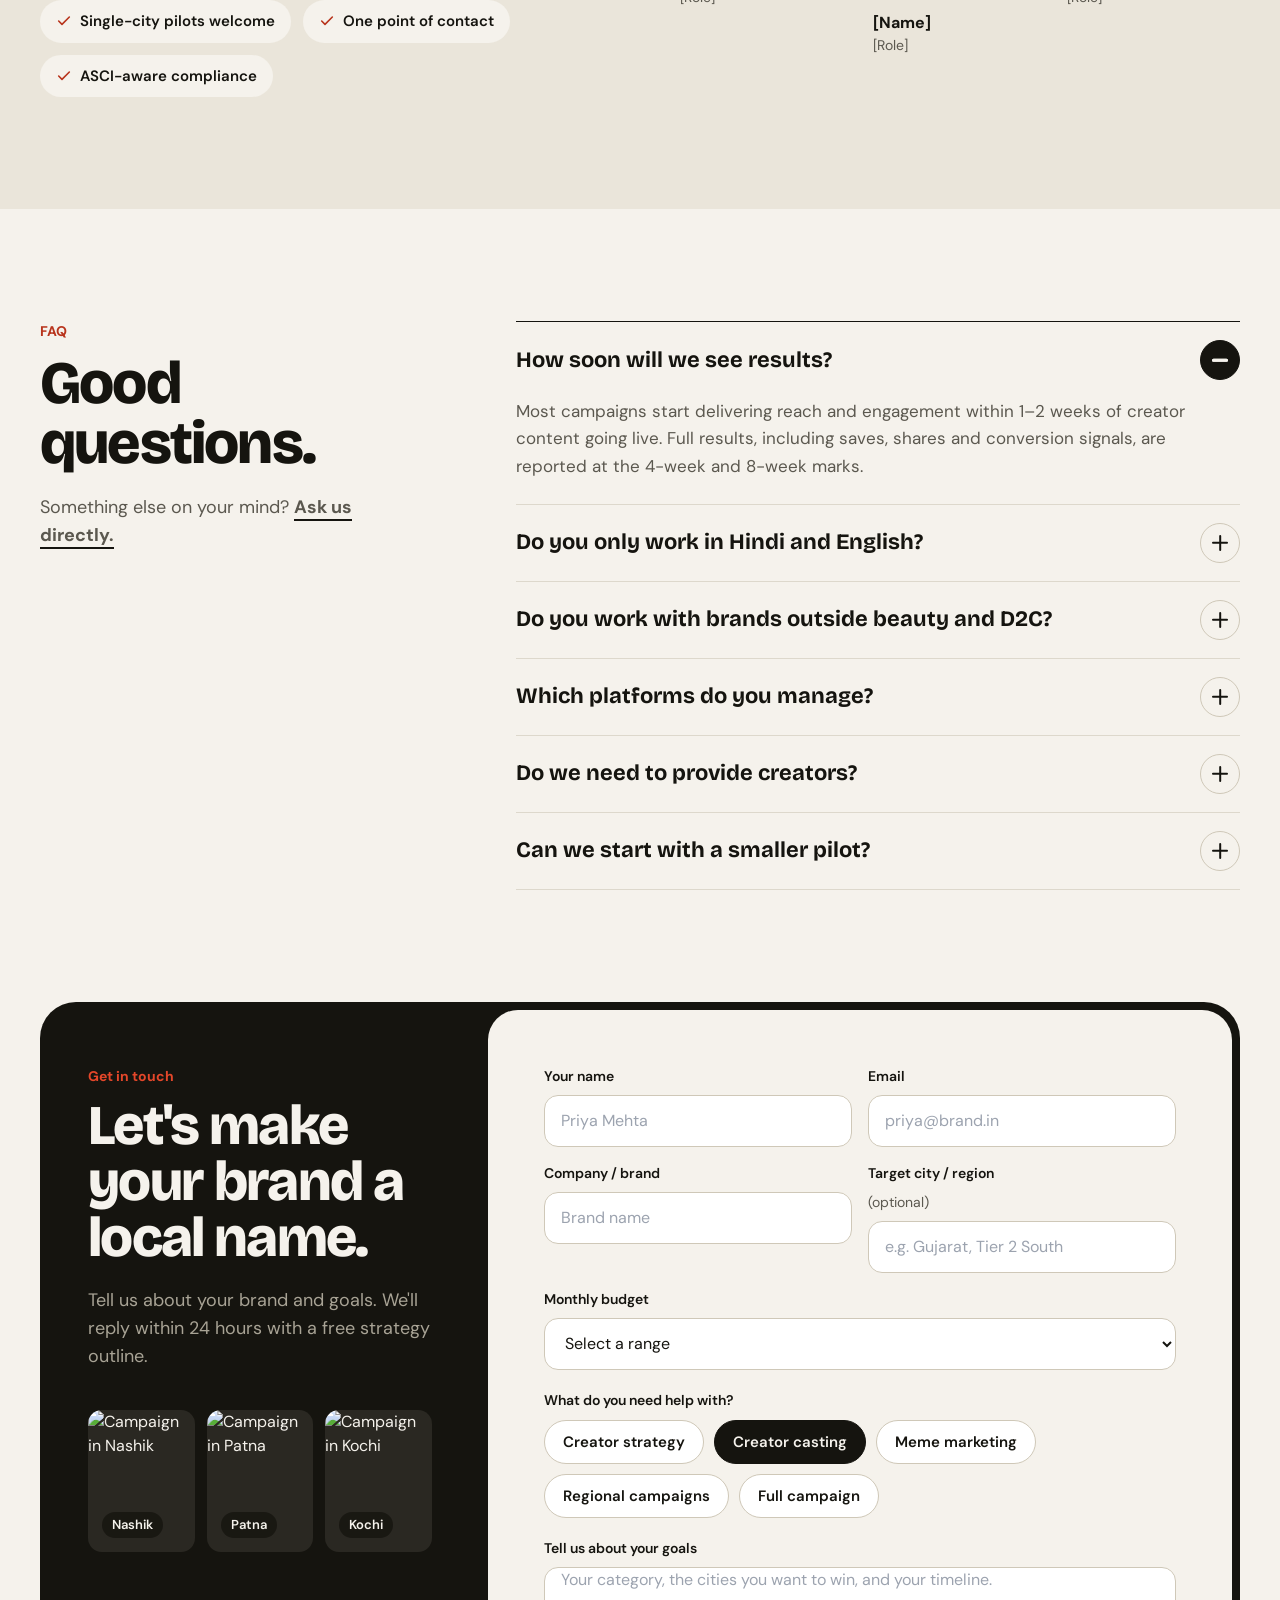
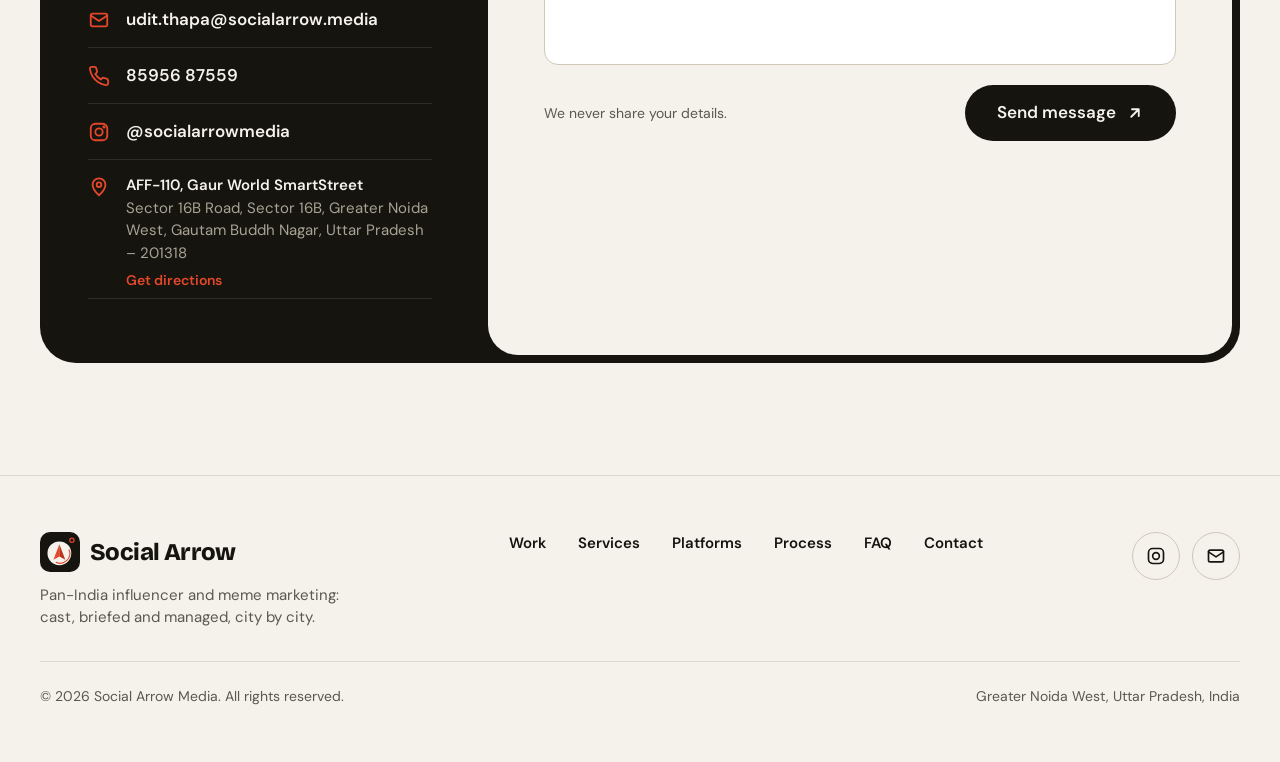
==== commit f7247e31: "Add files via upload" ====
--- a/index.html
+++ b/index.html
@@ -39,10 +39,7 @@
   "logo": "https://socialarrow.media/assets/icons/logo.png",
   "image": "https://socialarrow.media/assets/og-image.png",
   "email": "udit.thapa@socialarrow.media",
-  "telephone": [
-    "+91-8527587559",
-    "+91-9599668953"
-  ],
+  "telephone": "+91-8595687559",
   "address": {
     "@type": "PostalAddress",
     "streetAddress": "AFF-110, Gaur World SmartStreet, Sector 16B Road, Sector 16B",
@@ -446,7 +443,7 @@
               udit.thapa@socialarrow.media</a></li>
             <li class="contact-row">
               <svg class="h-[22px] w-[22px] shrink-0 text-accent" viewBox="0 0 24 24" fill="none" stroke="currentColor" stroke-width="2" stroke-linecap="round" stroke-linejoin="round" aria-hidden="true"><path d="M22 16.9v3a2 2 0 0 1-2.2 2 19.8 19.8 0 0 1-8.6-3.1 19.5 19.5 0 0 1-6-6A19.8 19.8 0 0 1 2.1 4.2 2 2 0 0 1 4.1 2h3a2 2 0 0 1 2 1.7c.1.9.4 1.8.7 2.7a2 2 0 0 1-.5 2.1L8 9.8a16 16 0 0 0 6 6l1.3-1.3a2 2 0 0 1 2.1-.4c.9.3 1.8.6 2.7.7a2 2 0 0 1 1.7 2z"/></svg>
-              <span><a href="tel:+918527587559" class="hover:text-accent">85275 87559</a> <span class="text-dim">/</span> <a href="tel:+919599668953" class="hover:text-accent">95996 68953</a></span></li>
+              <a href="tel:+918595687559" class="hover:text-accent">85956 87559</a></li>
             <li><a href="https://instagram.com/socialarrowmedia" target="_blank" rel="noopener" class="contact-row">
               <svg class="h-[22px] w-[22px] shrink-0 text-accent" viewBox="0 0 24 24" fill="none" stroke="currentColor" stroke-width="2" stroke-linecap="round" stroke-linejoin="round" aria-hidden="true"><rect x="3" y="3" width="18" height="18" rx="5"/><circle cx="12" cy="12" r="4"/><circle cx="17.5" cy="6.5" r="0.8"/></svg>
               @socialarrowmedia</a></li>
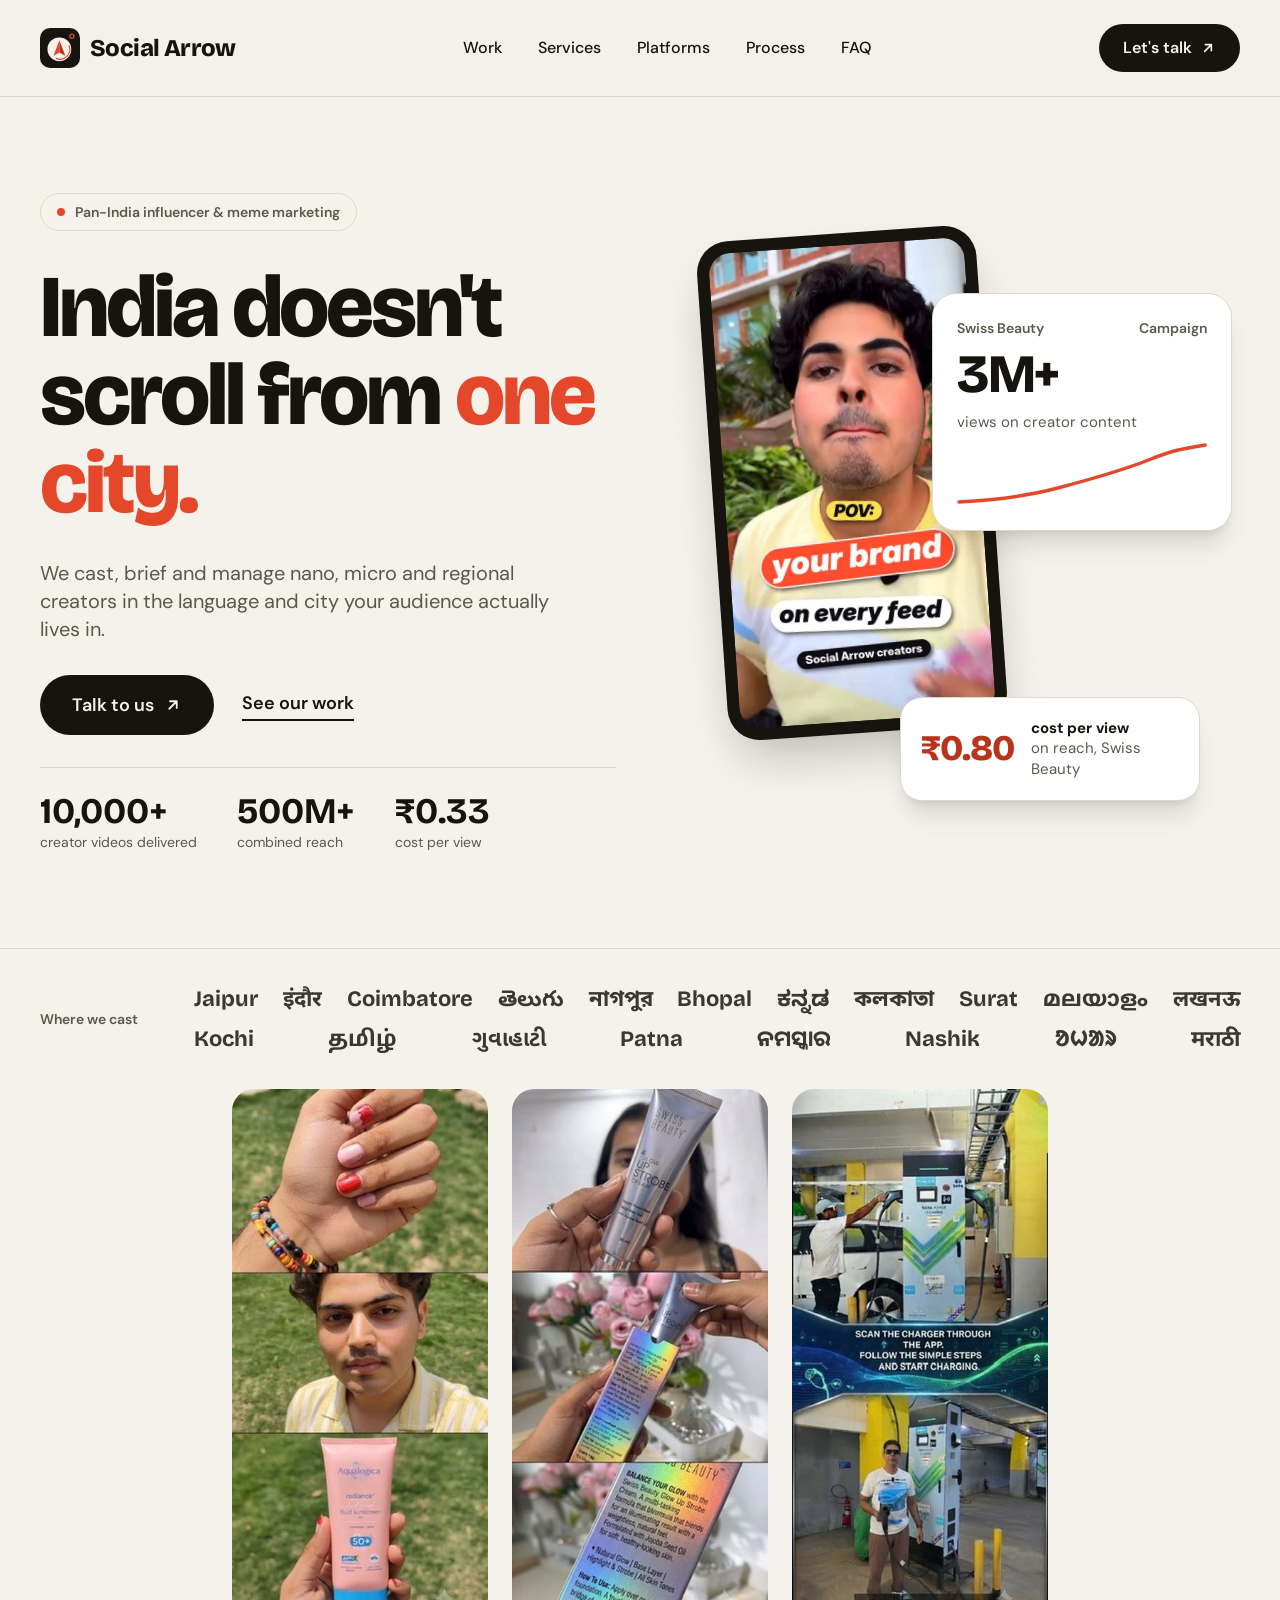
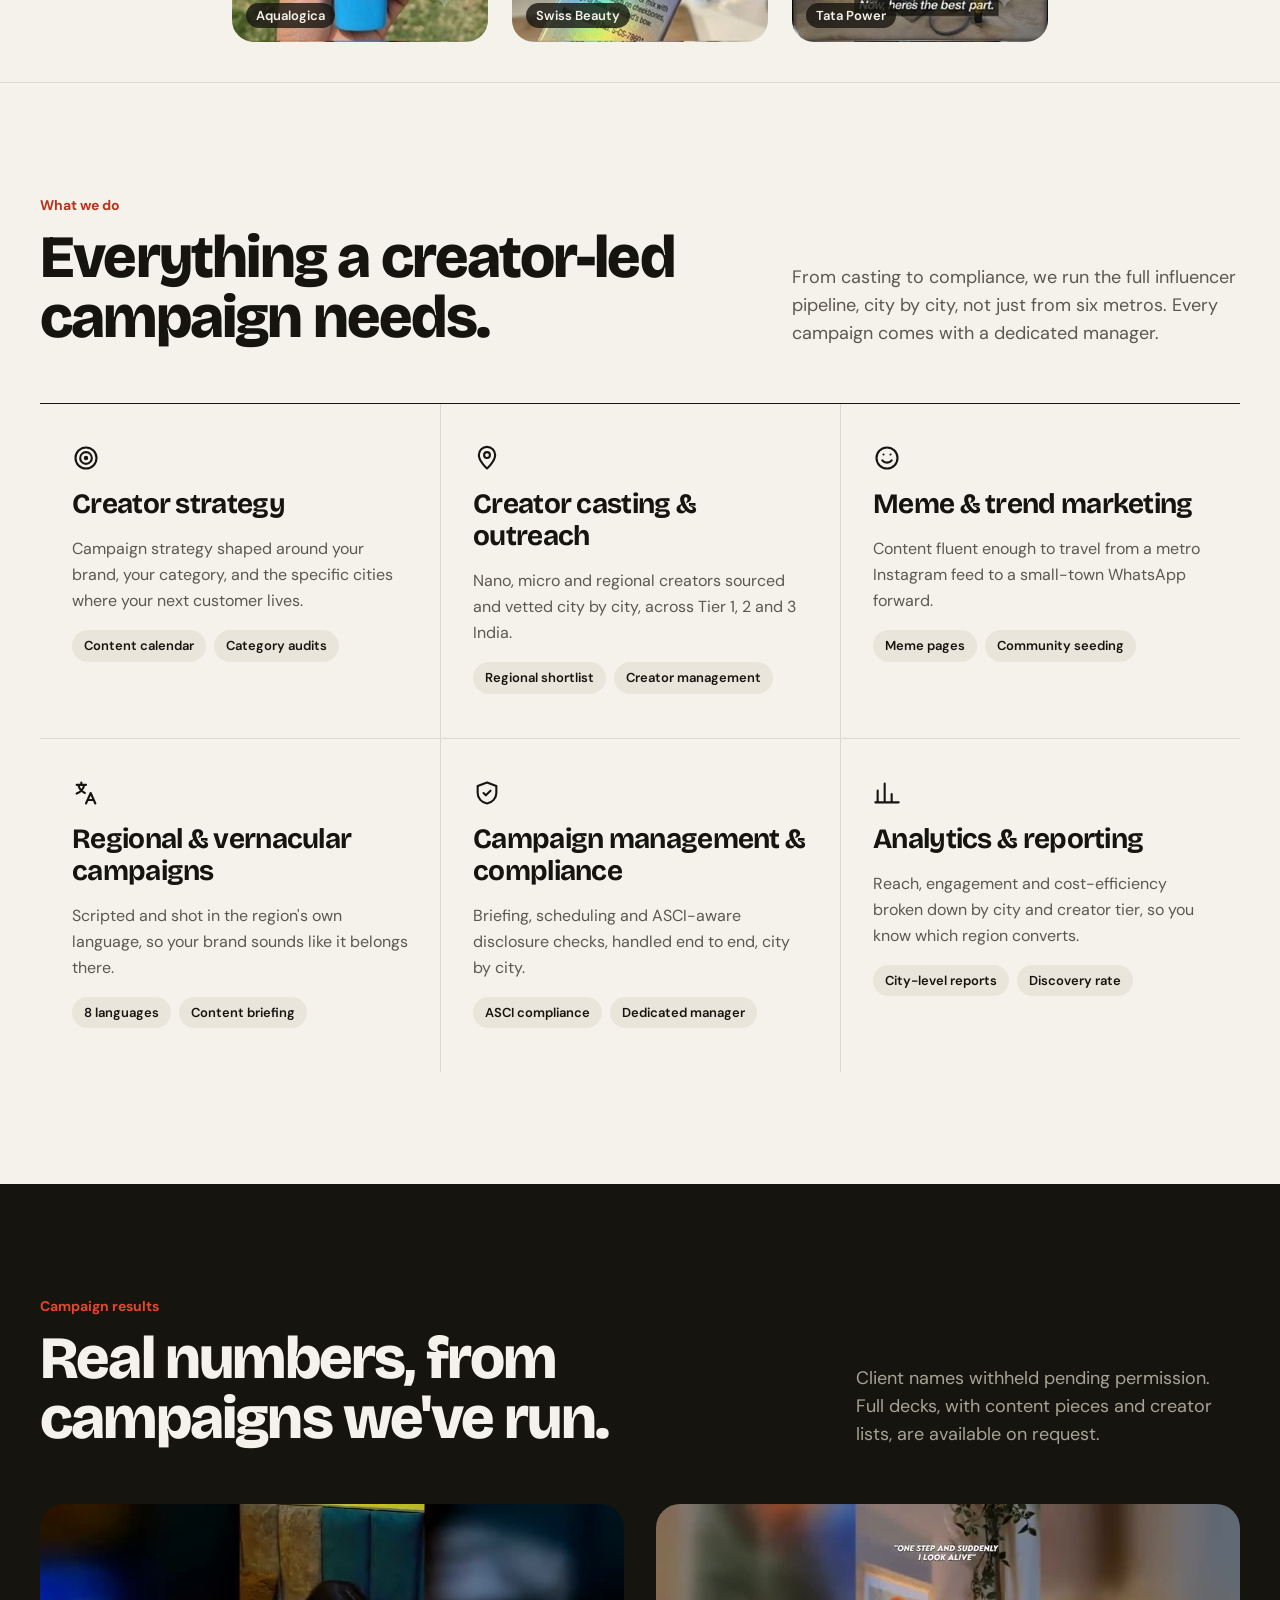
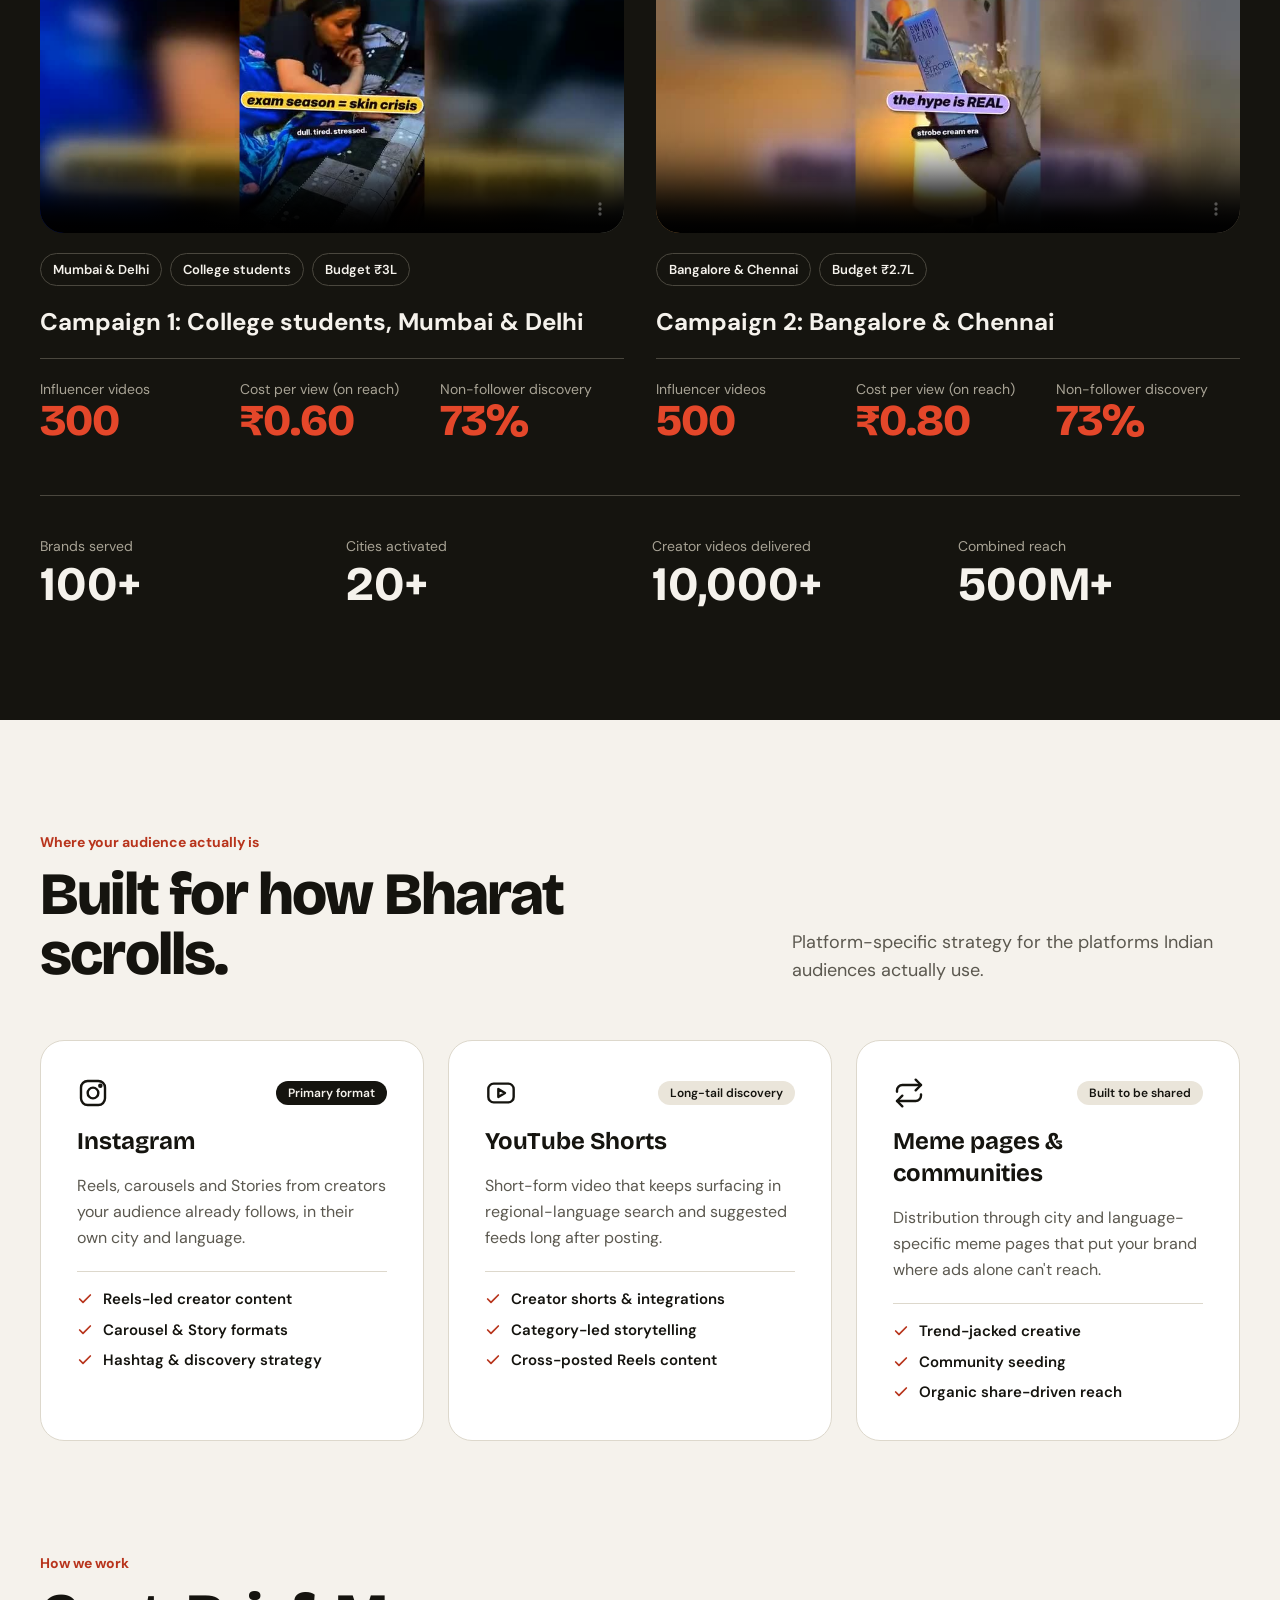
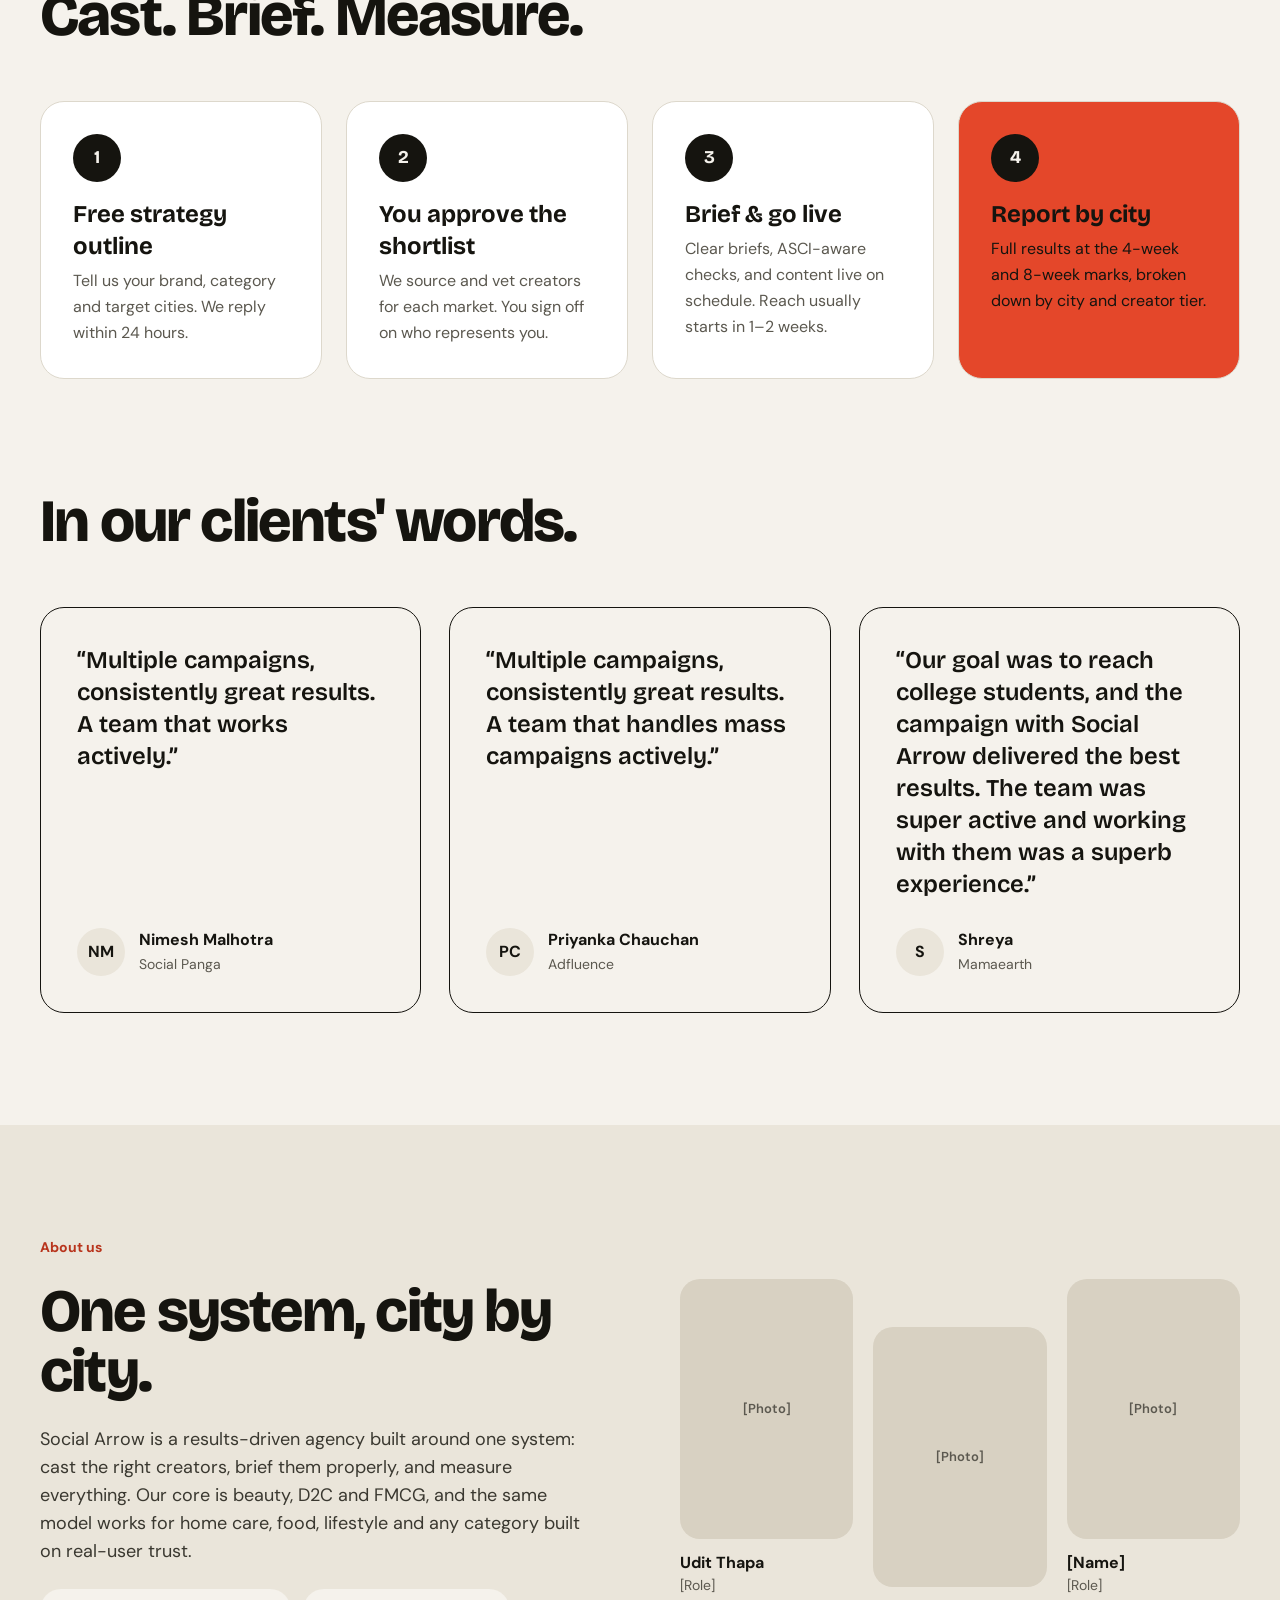
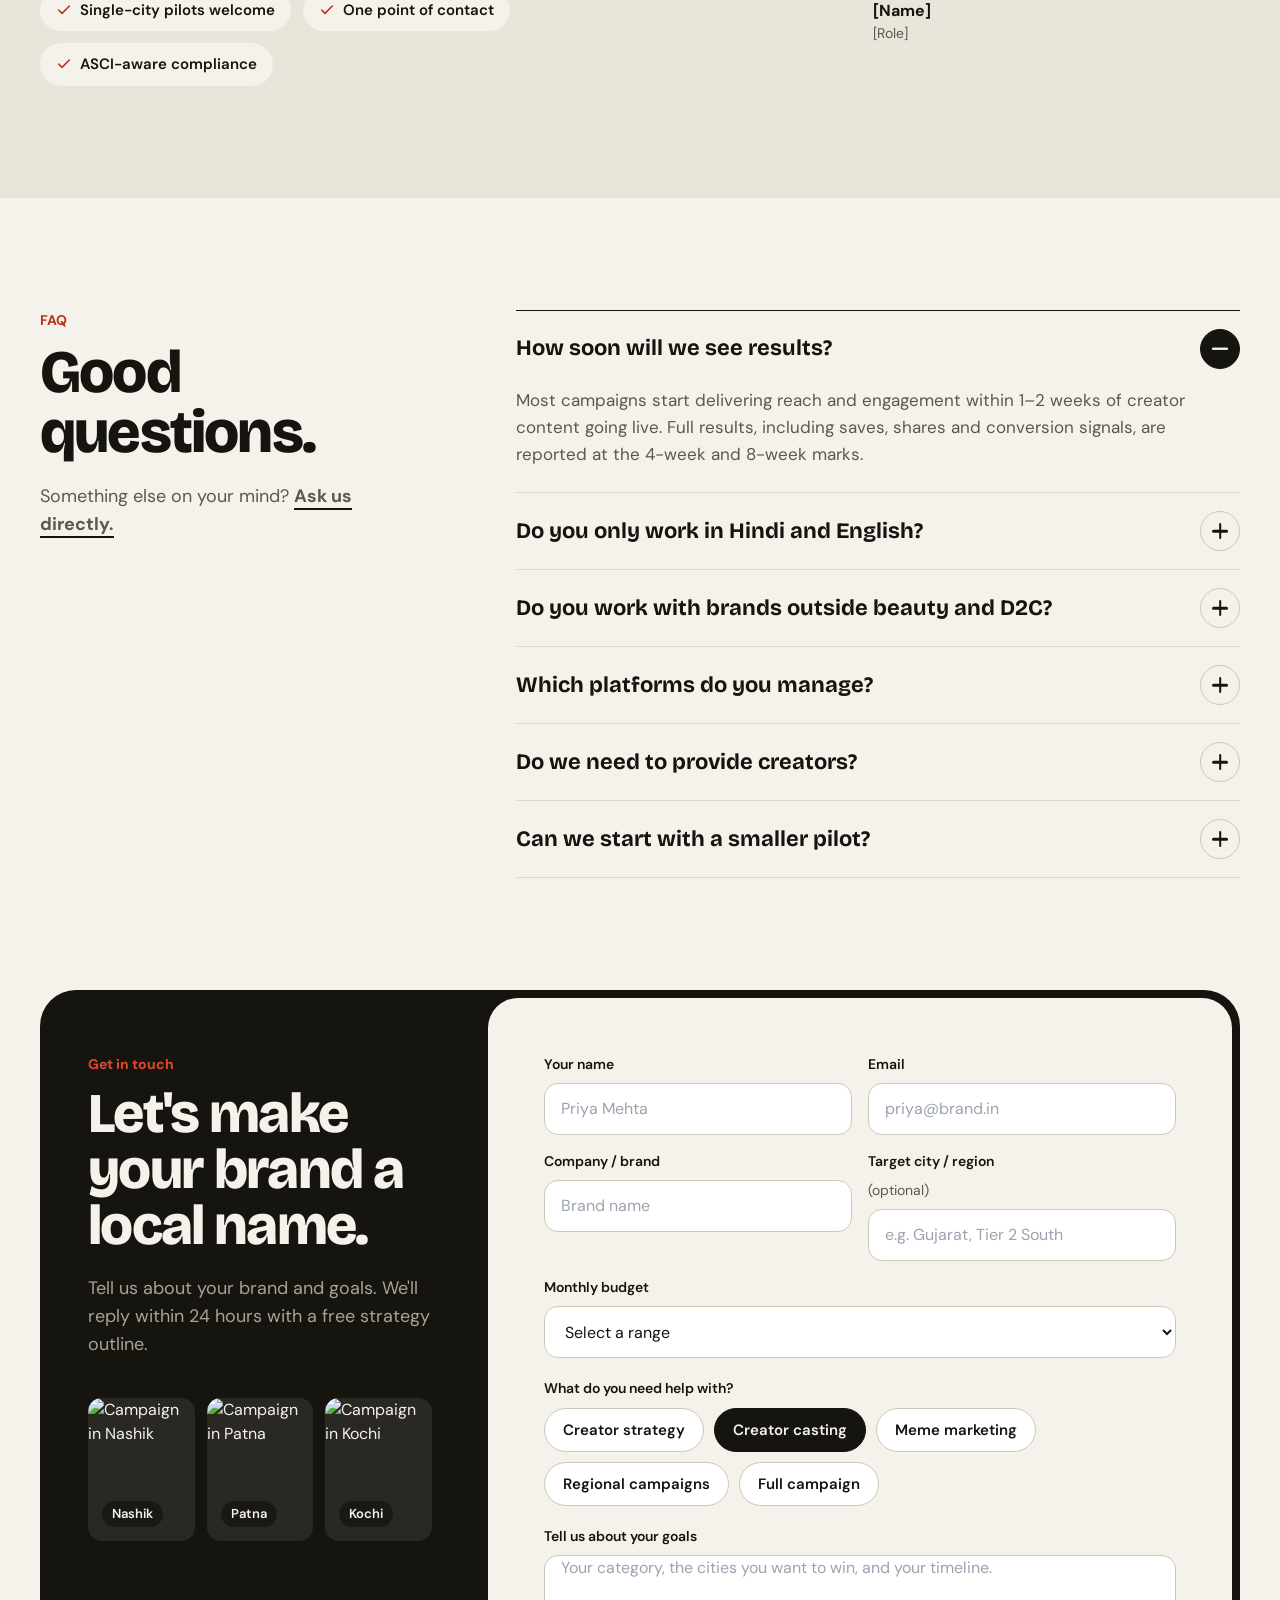
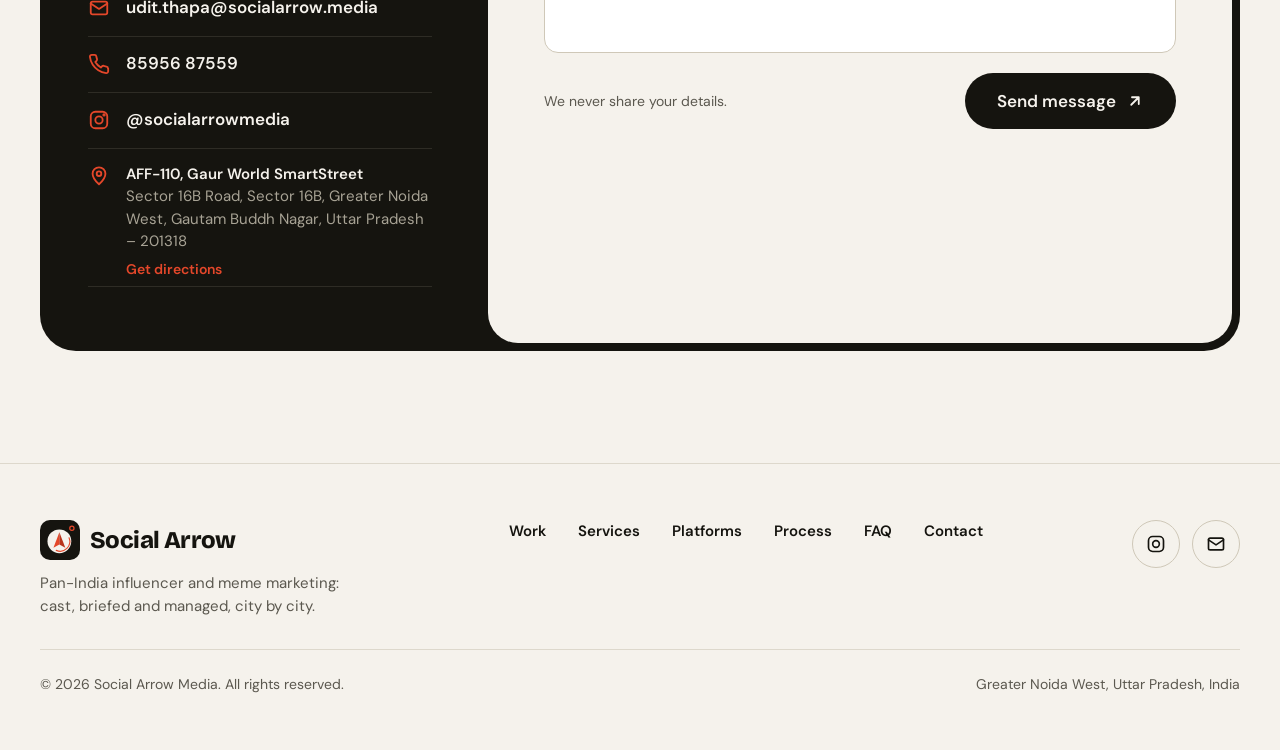
==== commit 8354a0c4: "Add files via upload" ====
--- a/index.html
+++ b/index.html
@@ -252,8 +252,7 @@
 
         <div class="mt-10 grid gap-12 md:grid-cols-2 md:gap-8 lg:mt-14">
           <article class="flex flex-col gap-5">
-            <!-- Replace with <img src="assets/images/campaign-1.jpg" alt="..." class="h-56 w-full rounded-3xl object-cover lg:h-[340px]"> -->
-            <div class="placeholder-dark">[Campaign 1 visual]</div>
+            <div class="overflow-hidden rounded-3xl bg-night aspect-video"><video class="campaign-video h-full w-full object-cover" src="assets/images/campaign-1.mp4" poster="assets/images/campaign-1-poster.jpg" muted loop playsinline preload="none" aria-label="Creator video from Campaign 1: college students, Mumbai and Delhi"></video></div>
             <div class="flex flex-wrap gap-2"><span class="tag-dark">Mumbai &amp; Delhi</span><span class="tag-dark">College students</span><span class="tag-dark">Budget ₹3L</span></div>
             <h3 class="text-2xl font-bold">Campaign 1: College students, Mumbai &amp; Delhi</h3>
             <dl class="grid grid-cols-3 gap-4 border-t border-night-line pt-5">
@@ -263,7 +262,7 @@
             </dl>
           </article>
           <article class="flex flex-col gap-5">
-            <div class="placeholder-dark">[Campaign 2 visual]</div>
+            <div class="overflow-hidden rounded-3xl bg-night aspect-video"><video class="campaign-video h-full w-full object-cover" src="assets/images/campaign-2.mp4" poster="assets/images/campaign-2-poster.jpg" muted loop playsinline preload="none" aria-label="Creator video from Campaign 2: Bangalore and Chennai"></video></div>
             <div class="flex flex-wrap gap-2"><span class="tag-dark">Bangalore &amp; Chennai</span><span class="tag-dark">Budget ₹2.7L</span></div>
             <h3 class="text-2xl font-bold">Campaign 2: Bangalore &amp; Chennai</h3>
             <dl class="grid grid-cols-3 gap-4 border-t border-night-line pt-5">
